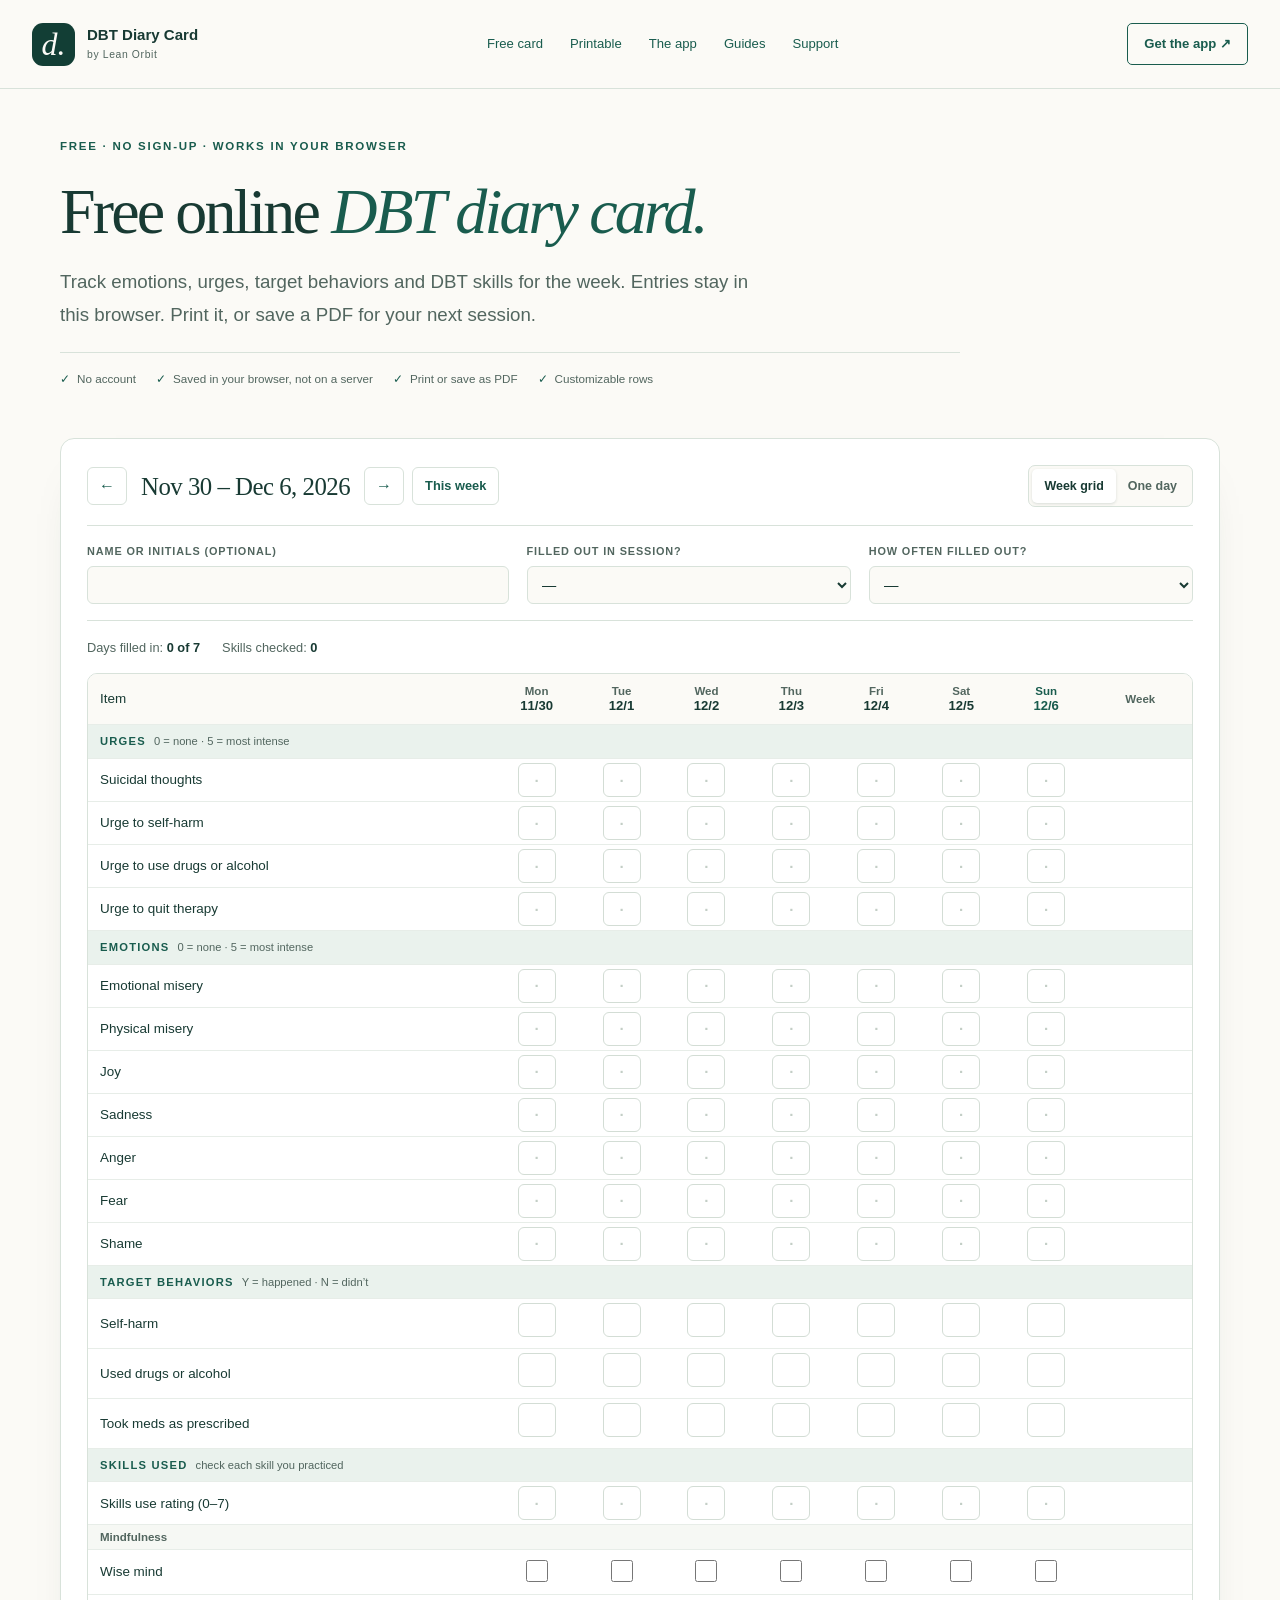
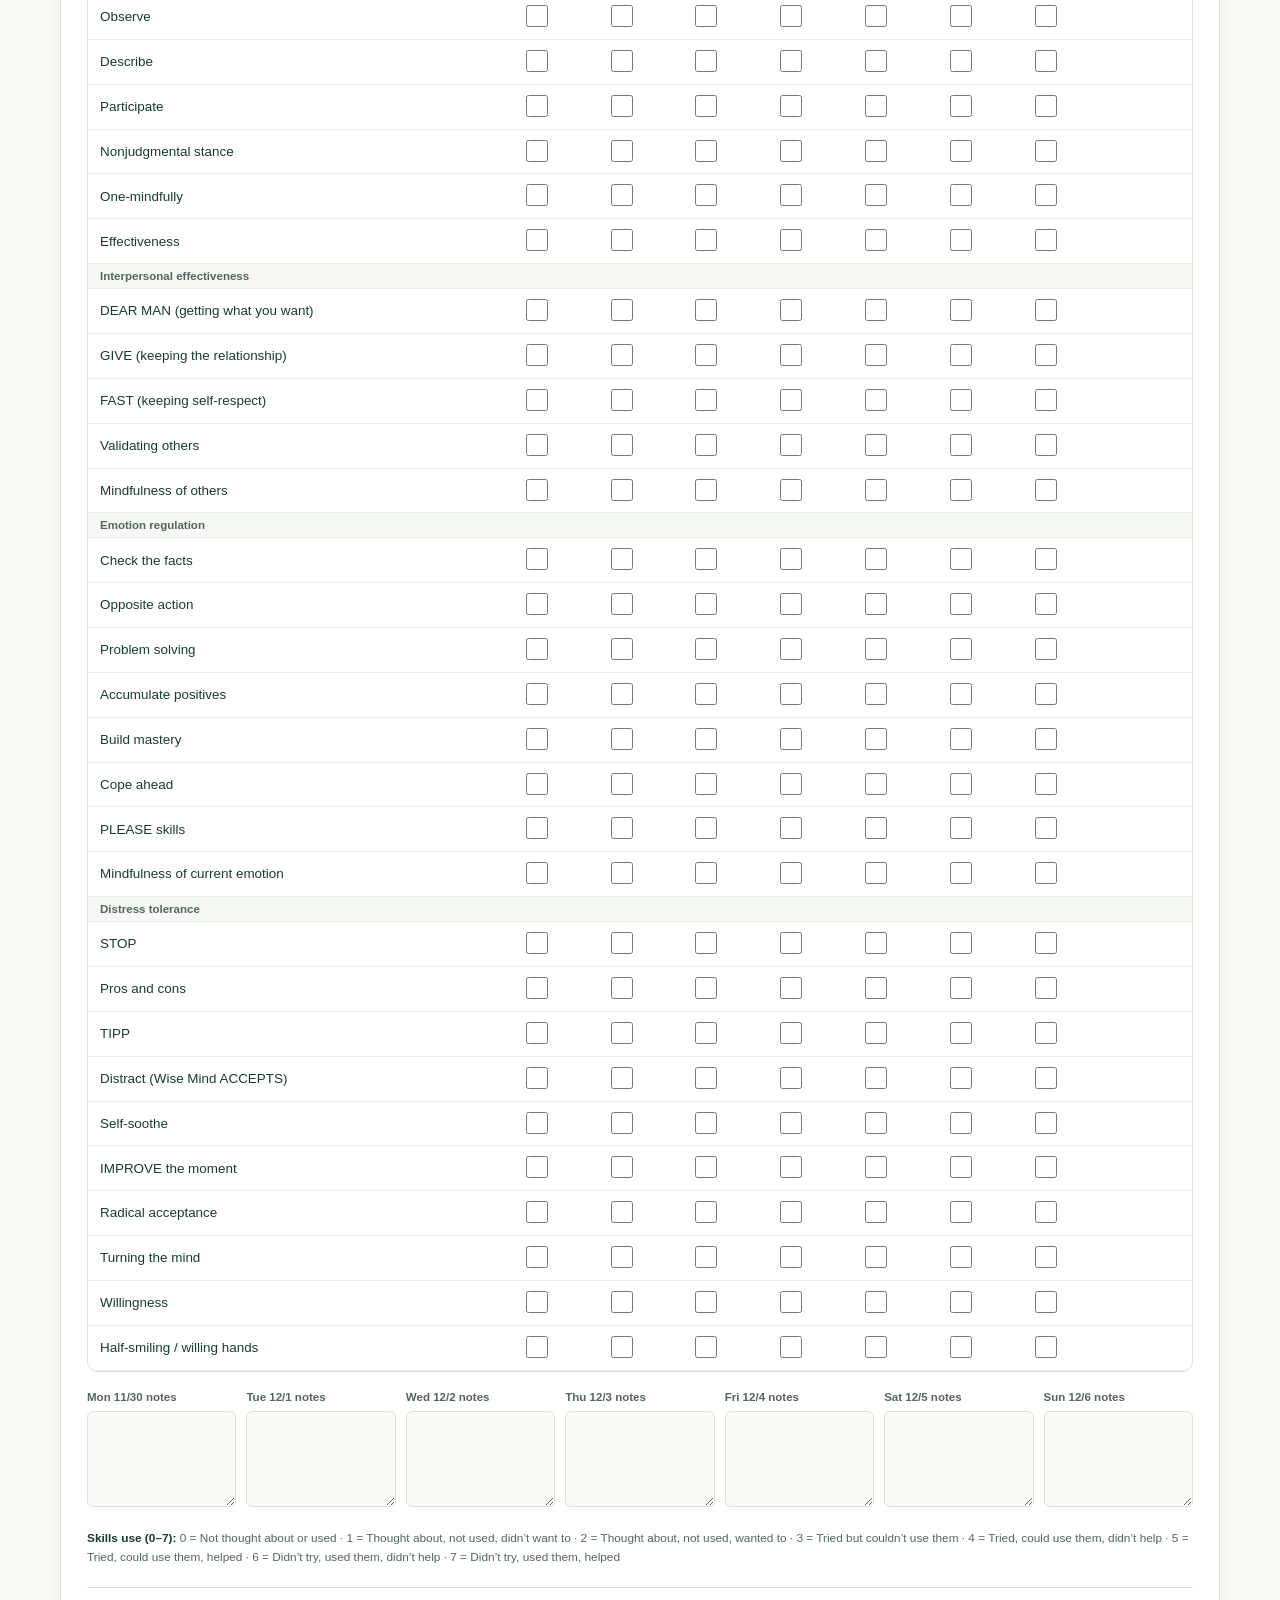
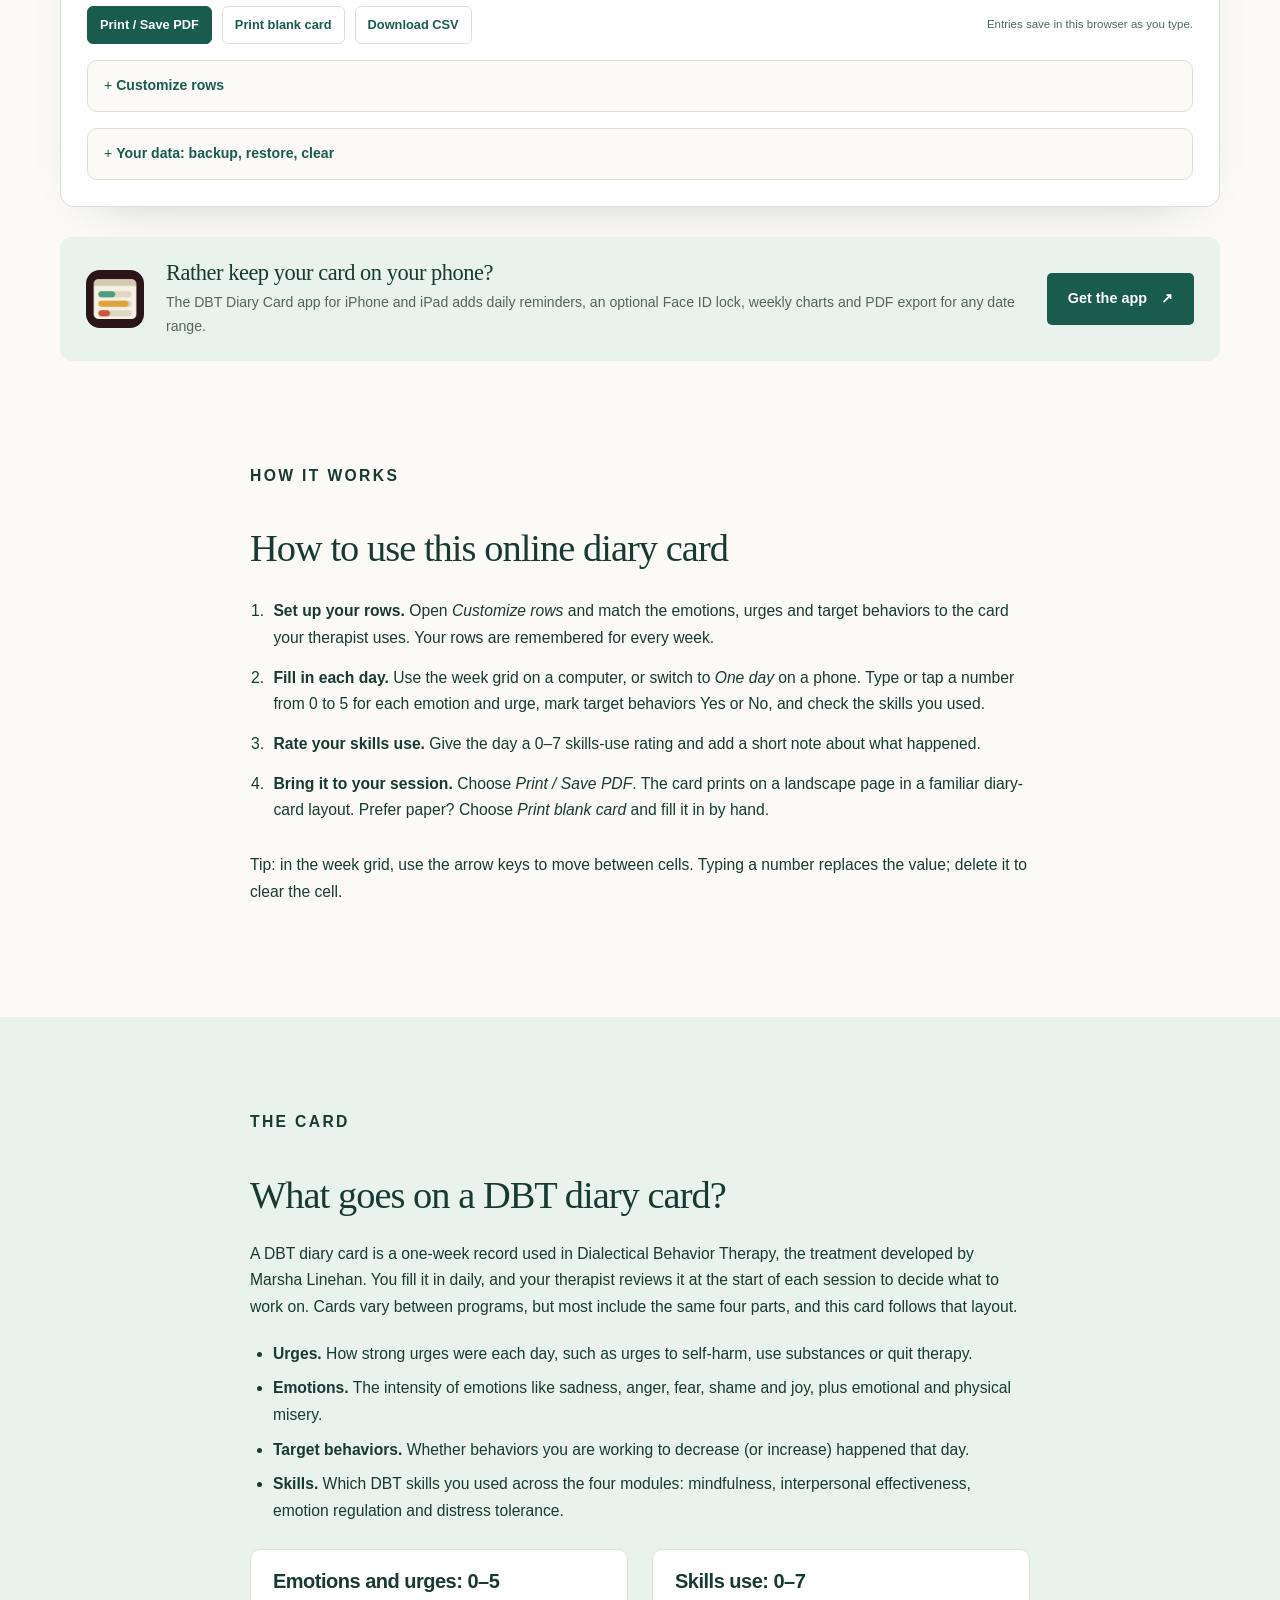
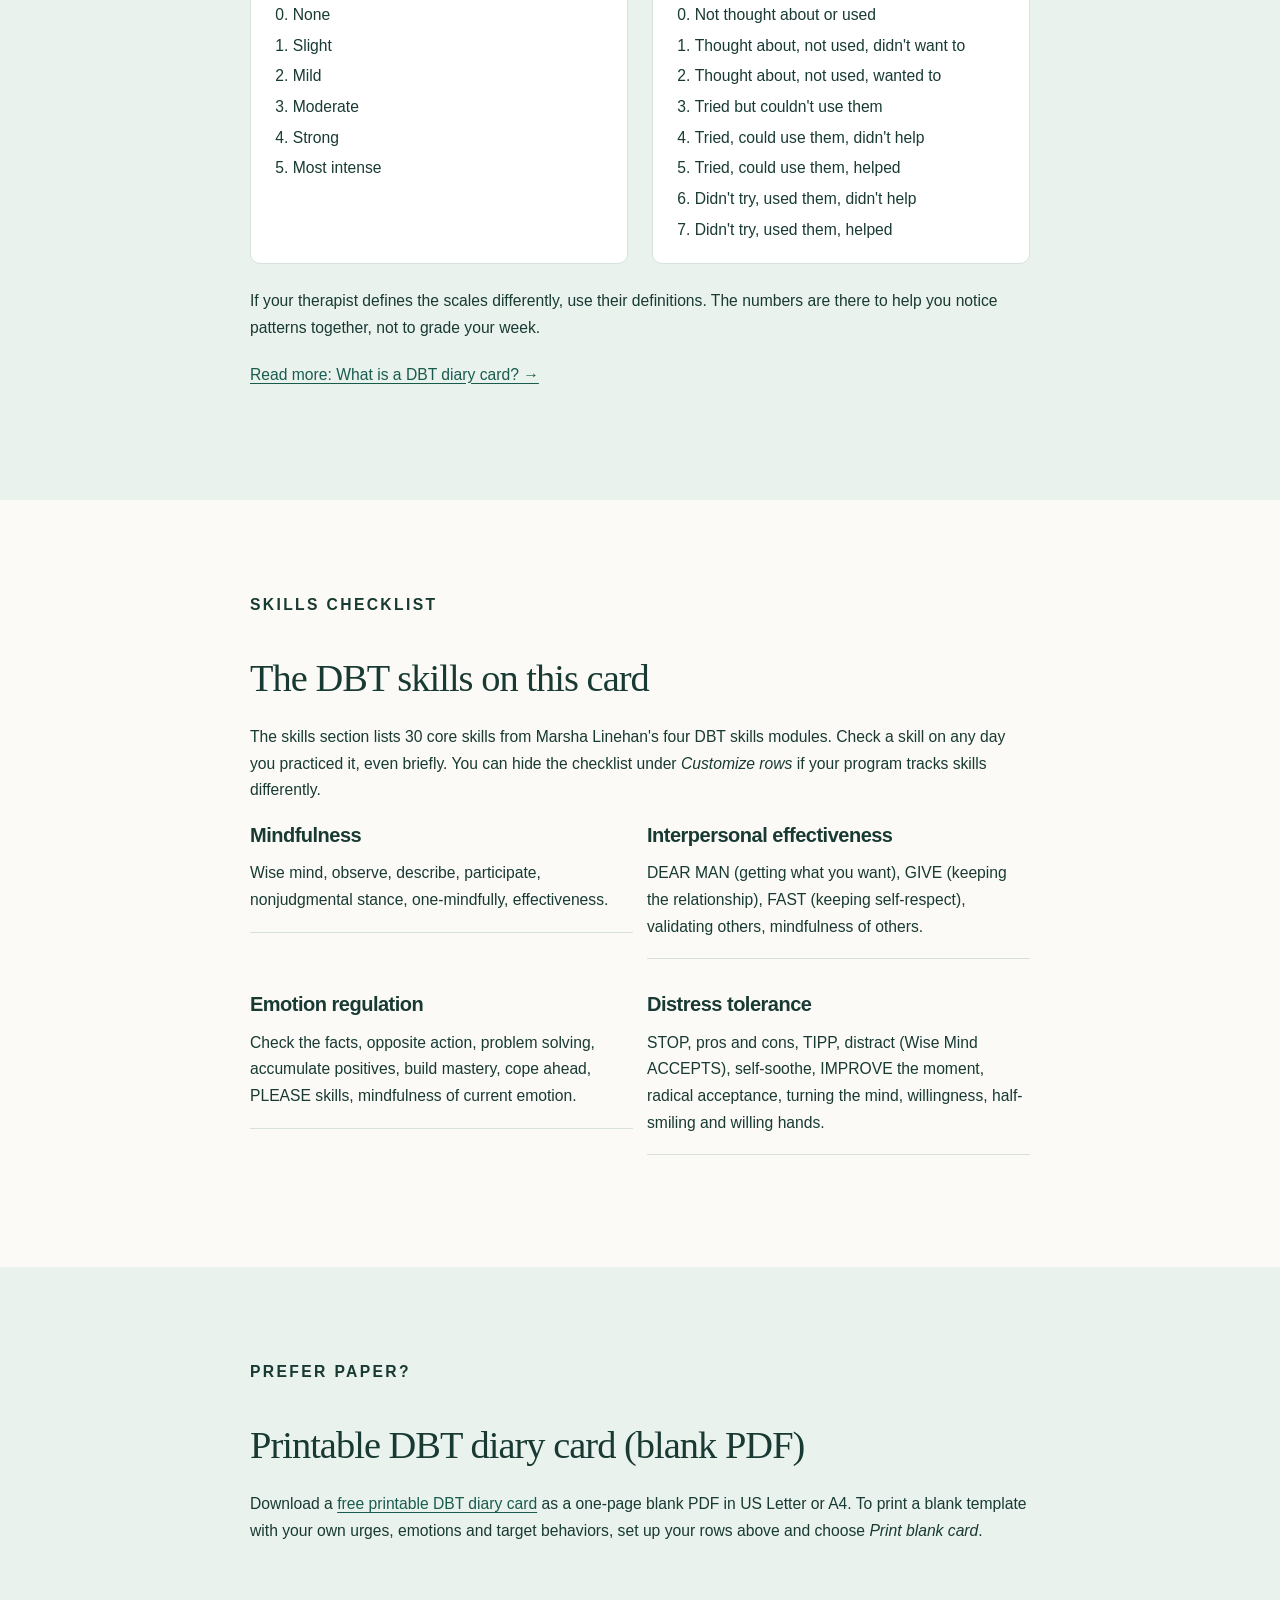
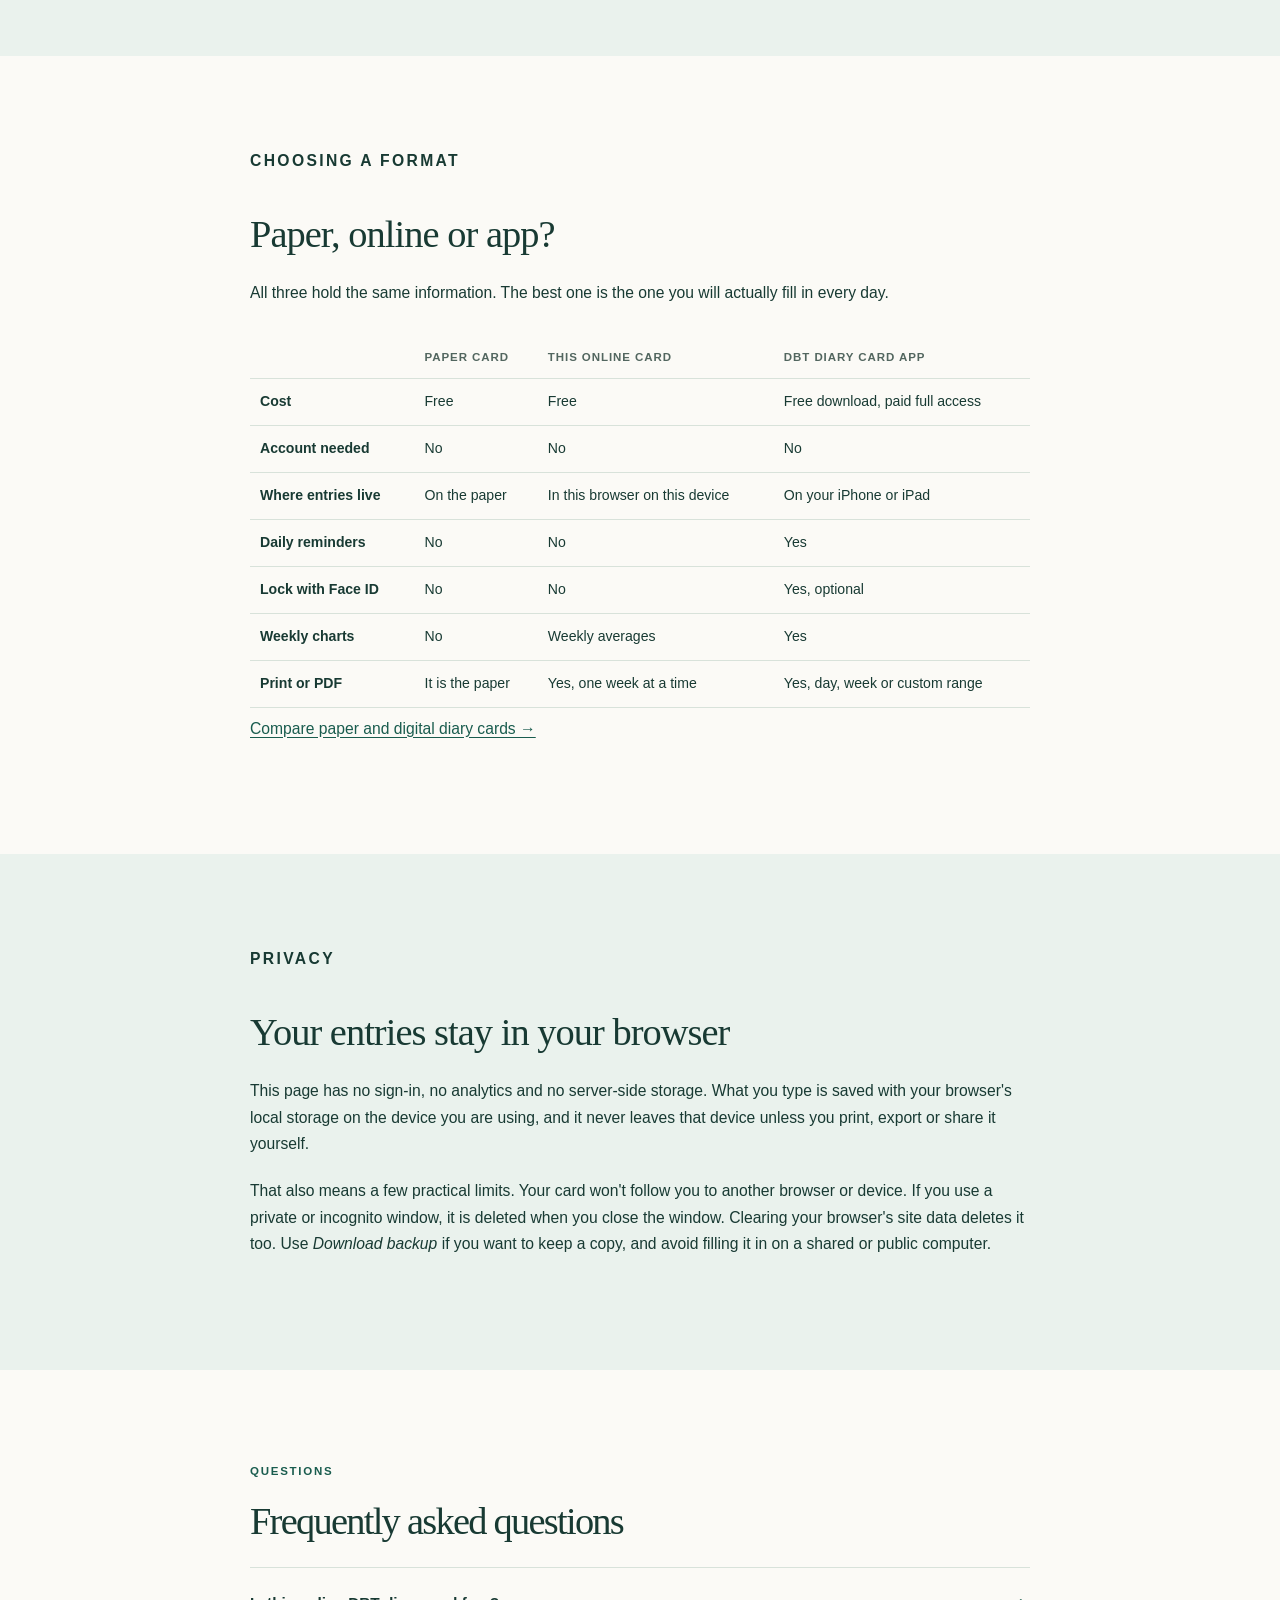
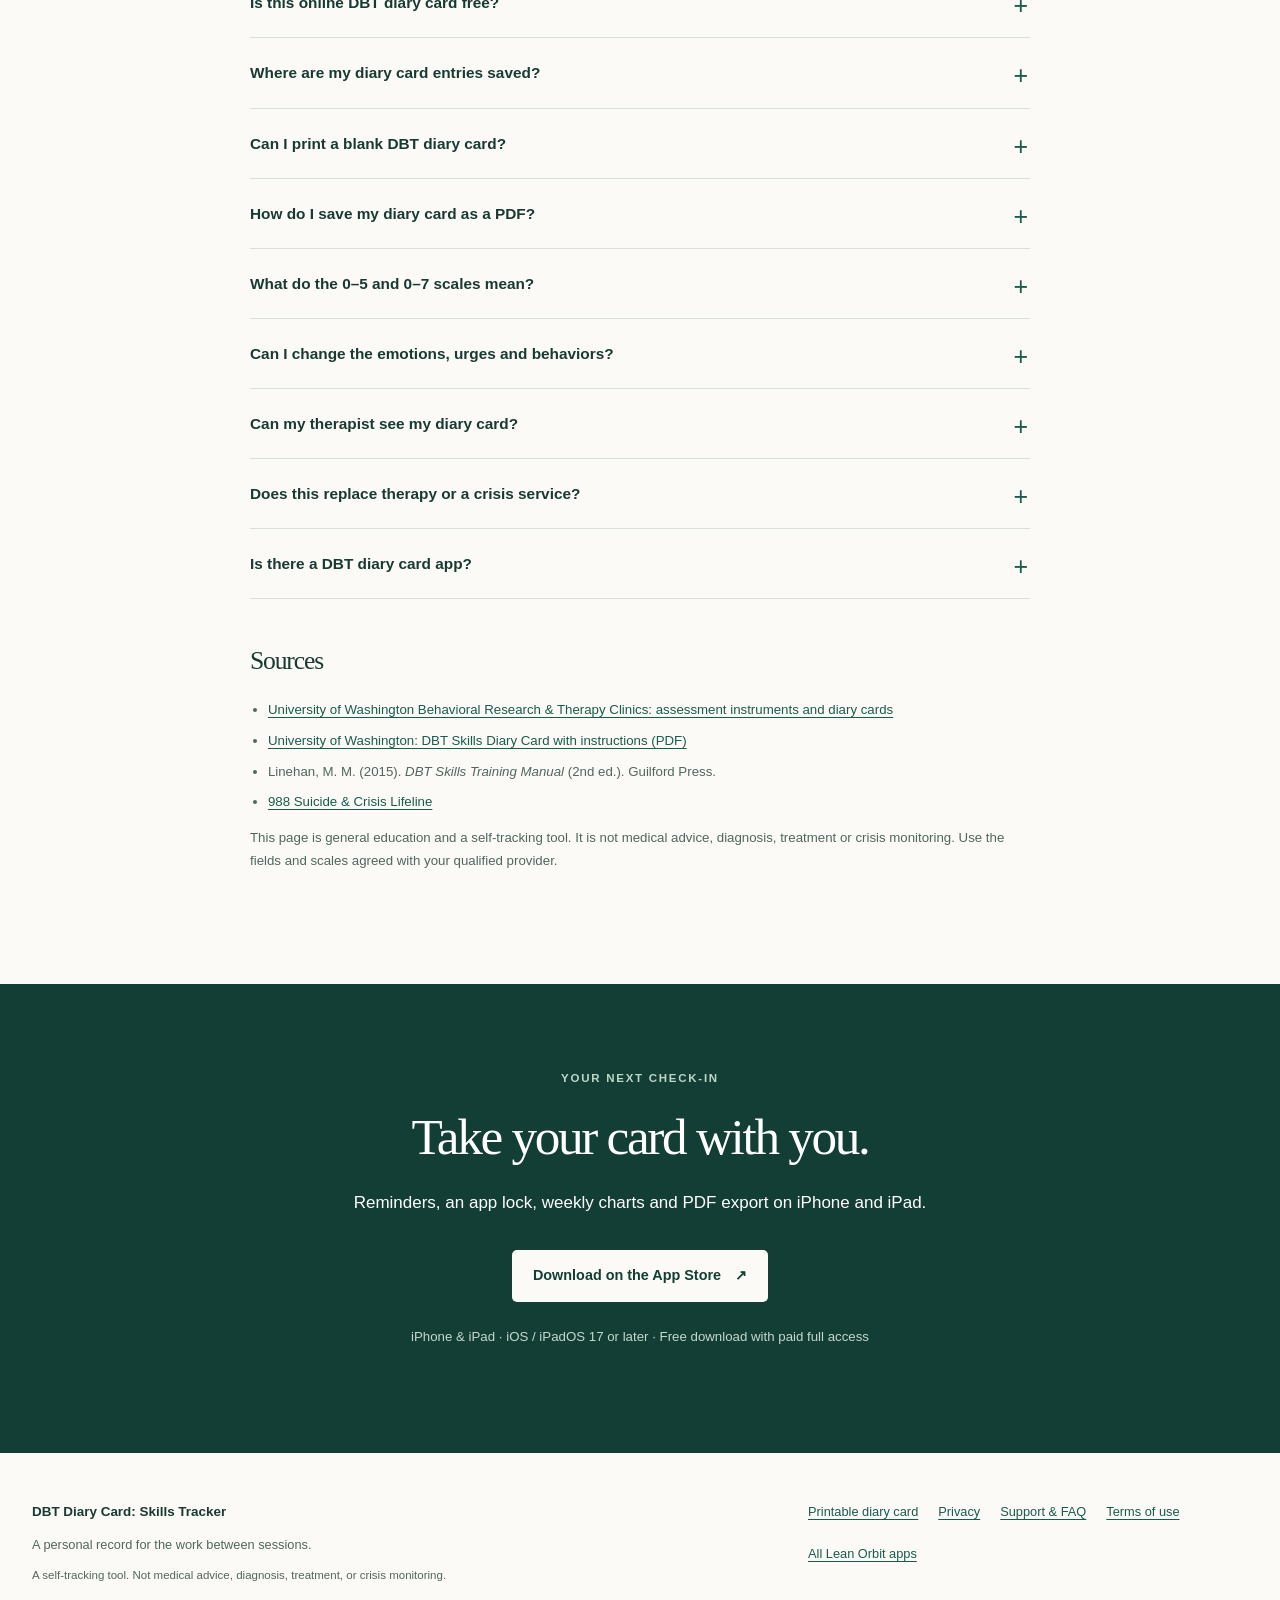
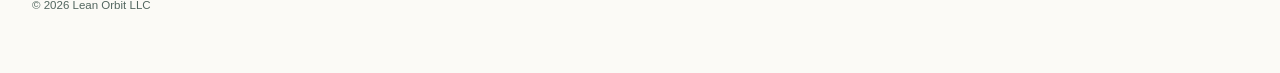
==== index.html @ 08fd83f4 "SEO: add printable blank DBT diary card page and crawlable skills list - New /printable-dbt-diary-ca" ====
<!doctype html>
<html lang="en"><head><meta charset="utf-8"><meta name="viewport" content="width=device-width, initial-scale=1">
<title>Free Online DBT Diary Card: Fillable, Printable, Private</title>
<meta name="description" content="Fill in a DBT diary card online for free. Track emotions, urges, target behaviors and 30 DBT skills, save in your browser, then print or save a PDF. No sign-up.">
<link rel="canonical" href="https://dbtdiarycard.online/"><meta name="theme-color" content="#153d35">
<meta property="og:type" content="website"><meta property="og:site_name" content="DBT Diary Card: Skills Tracker">
<meta property="og:title" content="Free Online DBT Diary Card: Fillable, Printable, Private"><meta property="og:description" content="Track emotions, urges, target behaviors and DBT skills for the week. No sign-up. Entries stay in your browser. Print or save a PDF for your session.">
<meta property="og:url" content="https://dbtdiarycard.online/">
<meta property="og:image" content="https://dbtdiarycard.online/og-online-dbt-diary-card.png"><meta property="og:image:width" content="1200"><meta property="og:image:height" content="630"><meta property="og:image:alt" content="A weekly DBT diary card filled in online, with emotion ratings shaded by intensity">
<meta name="twitter:card" content="summary_large_image"><meta name="twitter:title" content="Free Online DBT Diary Card: Fillable, Printable, Private"><meta name="twitter:description" content="Track emotions, urges, target behaviors and DBT skills for the week. No sign-up. Entries stay in your browser."><meta name="twitter:image" content="https://dbtdiarycard.online/og-online-dbt-diary-card.png">
<link rel="icon" href="icon.png" type="image/png"><link rel="apple-touch-icon" href="icon.png"><link rel="stylesheet" href="site.css">
<script type="application/ld+json">{"@context":"https://schema.org","@graph":[
{"@type":"WebSite","@id":"https://dbtdiarycard.online/#website","url":"https://dbtdiarycard.online/","name":"DBT Diary Card","alternateName":["dbtdiarycard.online","Free Online DBT Diary Card"],"inLanguage":"en","publisher":{"@id":"https://dbtdiarycard.online/#org"}},
{"@type":"Organization","@id":"https://dbtdiarycard.online/#org","name":"Lean Orbit LLC","url":"https://www.leanorbit.app/","logo":"https://dbtdiarycard.online/icon.png"},
{"@type":"MobileApplication","@id":"https://dbtdiarycard.online/#ios-app","name":"DBT Diary Card: Skills Tracker","operatingSystem":"iOS 17 or later, iPadOS 17 or later","applicationCategory":"HealthApplication","installUrl":"https://apps.apple.com/app/id6759234731","offers":{"@type":"Offer","price":"0","priceCurrency":"USD"},"publisher":{"@id":"https://dbtdiarycard.online/#org"}},
{"@type":"WebApplication","@id":"https://dbtdiarycard.online/#app","name":"Free Online DBT Diary Card","url":"https://dbtdiarycard.online/","description":"A free, fillable weekly DBT diary card that runs in the browser. Track emotions, urges, target behaviors and DBT skills, keep entries in your browser, and print or save a PDF.","applicationCategory":"HealthApplication","operatingSystem":"Any (web browser)","browserRequirements":"Requires JavaScript","isAccessibleForFree":true,"offers":{"@type":"Offer","price":"0","priceCurrency":"USD"},"featureList":["Weekly diary card grid","Emotion and urge ratings from 0 to 5","Target behavior tracking","30 DBT skills across four modules","Skills-use rating from 0 to 7","Daily notes","Customizable rows","Print or save as PDF","Blank printable card","CSV export","Entries stored only in the browser"],"isPartOf":{"@id":"https://dbtdiarycard.online/#website"},"publisher":{"@id":"https://dbtdiarycard.online/#org"}},
{"@type":"FAQPage","mainEntity":[
{"@type":"Question","name":"Is this online DBT diary card free?","acceptedAnswer":{"@type":"Answer","text":"Yes. The card is free to use in your browser with no account, no sign-up and no ads."}},
{"@type":"Question","name":"Where are my diary card entries saved?","acceptedAnswer":{"@type":"Answer","text":"Entries are saved in your browser's local storage on this device. They are not sent to Lean Orbit. Clearing browsing data, using a private window, or switching browsers or devices means they will not be there, so download a backup if you want a copy."}},
{"@type":"Question","name":"Can I print a blank DBT diary card?","acceptedAnswer":{"@type":"Answer","text":"Yes. Use Print blank card. It prints the rows you have set up with empty cells, so you can customize the emotions, urges and behaviors first. A standard blank card is also available as a free PDF in US Letter or A4."}},
{"@type":"Question","name":"How do I save my diary card as a PDF?","acceptedAnswer":{"@type":"Answer","text":"Select Print / Save PDF, then choose Save as PDF as the destination in your browser's print dialog. The card prints on one landscape page where possible."}},
{"@type":"Question","name":"What do the 0 to 5 and 0 to 7 scales mean?","acceptedAnswer":{"@type":"Answer","text":"Emotions and urges are rated from 0 (none) to 5 (most intense). The skills-use rating from 0 to 7 records whether you thought about skills, tried them, and whether they helped. Use the definitions your therapist gives you if they differ."}},
{"@type":"Question","name":"Can my therapist see my diary card?","acceptedAnswer":{"@type":"Answer","text":"No. Nothing is sent anywhere. Your therapist only sees the card if you print it, save it as a PDF and share it, or show them your screen."}},
{"@type":"Question","name":"Does this replace therapy or a crisis service?","acceptedAnswer":{"@type":"Answer","text":"No. It is a self-tracking tool, not therapy, medical advice or crisis monitoring. If you are in danger or might act on urges to hurt yourself, call or text 988 in the US, or contact local emergency services."}},
{"@type":"Question","name":"Is there a DBT diary card app?","acceptedAnswer":{"@type":"Answer","text":"Yes. DBT Diary Card: Skills Tracker by Lean Orbit is an iPhone and iPad app with reminders, an optional app lock, weekly summaries and PDF export. It is a free download with paid full access."}}
]}]}</script>
<style>
.sr-only{position:absolute;width:1px;height:1px;padding:0;margin:-1px;overflow:hidden;clip:rect(0,0,0,0);white-space:nowrap;border:0}
.dc-hero{padding-top:48px;padding-bottom:20px}.dc-hero .trust-list{max-width:900px}
.dc-hero h1{font-size:clamp(2.6rem,5vw,4.4rem);margin:.15em 0 .3em}
.dc-hero .lead{max-width:720px}
.dc-hero .trust-list{margin-top:18px;padding-top:16px}
.dc-tool{background:#fff;border:1px solid var(--line);border-radius:14px;padding:26px;margin:18px auto 30px;box-shadow:0 20px 50px -38px #17392e66}
.dc-bar{display:flex;flex-wrap:wrap;gap:14px 18px;align-items:center;justify-content:space-between;margin-bottom:18px}
.dc-week{display:flex;align-items:center;gap:8px;flex-wrap:wrap}
.dc-week h2{font:1.55rem/1.2 var(--serif);letter-spacing:-.02em;margin:0 6px;min-width:12ch}
.dc-btn{appearance:none;font:600 .8rem/1 var(--sans);color:var(--green);background:#fff;border:1px solid var(--line);border-radius:6px;padding:9px 12px;min-height:38px;cursor:pointer;display:inline-flex;align-items:center;gap:6px;text-decoration:none}
.dc-btn:hover{background:var(--mint);border-color:#c5d5ca}
.dc-btn:focus-visible,.dc-tool input:focus-visible,.dc-tool button:focus-visible,.dc-tool select:focus-visible,.dc-tool textarea:focus-visible{outline:3px solid #a06225;outline-offset:2px}
.dc-btn.primary{background:var(--green);border-color:var(--green);color:#fff}.dc-btn.primary:hover{background:var(--green-dark)}
.dc-btn.icon{padding:9px 11px;font-size:1rem}
.dc-toggle{display:inline-flex;border:1px solid var(--line);border-radius:7px;padding:3px;background:var(--paper)}
.dc-toggle button{appearance:none;border:0;background:none;font:600 .78rem/1 var(--sans);color:var(--muted);padding:9px 12px;border-radius:5px;cursor:pointer;min-height:34px}
.dc-toggle button[aria-pressed="true"]{background:#fff;color:var(--ink);box-shadow:0 1px 3px #17392e26}
.dc-meta{display:grid;grid-template-columns:1.3fr 1fr 1fr;gap:12px 18px;padding:16px 0;border-block:1px solid var(--line);margin-bottom:16px}
.dc-meta label{display:block;font-size:.68rem;font-weight:700;letter-spacing:.08em;text-transform:uppercase;color:var(--muted);margin-bottom:5px}
.dc-meta input,.dc-meta select,.dc-panel input[type=text],.dc-panel select{width:100%;font:.92rem var(--sans);color:var(--ink);padding:8px 10px;border:1px solid var(--line);border-radius:6px;background:var(--paper);min-height:38px}
.dc-summary{display:flex;flex-wrap:wrap;gap:8px 22px;font-size:.8rem;color:var(--muted);margin:0 0 14px}
.dc-summary b{color:var(--ink);font-weight:650}
.dc-status{font-size:.72rem;color:var(--muted)}.dc-status.bad{color:#9a3b1c;font-weight:600}
.dc-crisis{display:none;background:#fbf1e4;border:1px solid #e9cfae;border-left:4px solid #a06225;border-radius:8px;padding:16px 44px 16px 18px;margin:0 0 18px;font-size:.9rem;line-height:1.6;position:relative}
.dc-crisis.show{display:block}.dc-crisis p{margin:0 0 6px}.dc-crisis p:last-child{margin:0}
.dc-crisis .x{position:absolute;top:8px;right:8px;border:0;background:none;font-size:1.3rem;color:var(--muted);cursor:pointer;padding:4px 8px}
.dc-scroll{overflow-x:auto;-webkit-overflow-scrolling:touch;border:1px solid var(--line);border-radius:10px}
.dc-grid{border-collapse:separate;border-spacing:0;width:100%;min-width:720px;font-size:.84rem}
.dc-grid th,.dc-grid td{border-bottom:1px solid #e7ede8;padding:4px;text-align:center}
.dc-grid thead th{position:sticky;top:0;background:var(--paper);font-weight:600;font-size:.72rem;color:var(--muted);padding:10px 4px;line-height:1.25;z-index:1}
.dc-grid thead th b{display:block;color:var(--ink);font-size:.82rem}
.dc-grid thead th.today{color:var(--green)}.dc-grid thead th.today b{color:var(--green)}
.dc-grid th[scope=row],.dc-grid thead th:first-child{text-align:left;position:sticky;left:0;background:#fff;z-index:2;font-weight:500;color:var(--ink);padding-left:12px;min-width:170px;max-width:220px;font-size:.84rem;line-height:1.3}
.dc-grid thead th:first-child{background:var(--paper);z-index:3}
.dc-grid tr.dc-sec th{background:var(--mint);text-align:left;font:600 .7rem/1.3 var(--sans);letter-spacing:.11em;text-transform:uppercase;color:var(--green);padding:9px 12px;position:sticky;left:0}
.dc-grid tr.dc-sec th span{text-transform:none;letter-spacing:0;font-weight:400;color:var(--muted);margin-left:8px}
.dc-grid tr.dc-mod th{background:#f6f8f4;text-align:left;font:600 .72rem var(--sans);color:var(--muted);padding:6px 12px}
.dc-grid td.dc-sum{font-size:.74rem;color:var(--muted);min-width:56px;font-variant-numeric:tabular-nums}
.dc-in{width:38px;height:34px;border:1px solid #d3ddd5;border-radius:6px;text-align:center;font:600 .95rem var(--sans);color:var(--ink);background:#fff;padding:0;caret-color:var(--green)}
.dc-in::placeholder{color:#c3cec6}
.dc-yn{width:38px;height:34px;border:1px solid #d3ddd5;border-radius:6px;background:#fff;font:700 .82rem var(--sans);color:var(--ink);cursor:pointer;padding:0}
.dc-yn[data-v="Y"]{background:#f4e3d0;border-color:#dcb994;color:#7a4513}
.dc-yn[data-v="N"]{background:#eef3ef;color:var(--muted)}
.dc-ck{width:22px;height:22px;accent-color:var(--green);cursor:pointer;margin:6px}
.dc-notes{display:grid;grid-template-columns:repeat(7,minmax(0,1fr));gap:10px;margin-top:16px}
.dc-notes label{font-size:.72rem;font-weight:700;color:var(--muted);display:block;margin-bottom:4px}
.dc-tool textarea{width:100%;min-height:96px;resize:vertical;font:.86rem/1.5 var(--sans);color:var(--ink);border:1px solid var(--line);border-radius:6px;padding:8px;background:var(--paper)}
.dc-legend{font-size:.74rem;color:var(--muted);margin:12px 0 0;line-height:1.6}
.dc-legend b{color:var(--ink)}
/* day view */
.dc-tabs{display:grid;grid-template-columns:repeat(7,1fr);gap:6px;margin-bottom:18px}
.dc-tab{appearance:none;border:1px solid var(--line);background:var(--paper);border-radius:8px;padding:8px 2px 7px;cursor:pointer;font:600 .72rem/1.2 var(--sans);color:var(--muted);position:relative;min-height:52px}
.dc-tab b{display:block;font-size:1rem;color:var(--ink);margin-top:2px}
.dc-tab[aria-selected="true"]{background:var(--green-dark);border-color:var(--green-dark);color:#cfe3d6}.dc-tab[aria-selected="true"] b{color:#fff}
.dc-tab.has::after{content:"";position:absolute;top:6px;right:7px;width:6px;height:6px;border-radius:50%;background:#7fb69f}
.dc-tab.today:not([aria-selected="true"]){border-color:var(--green)}
.dc-dsec{border-top:1px solid var(--line);padding:16px 0 6px}
.dc-dsec:first-of-type{border-top:0;padding-top:0}
.dc-dsec h3{font:600 .72rem var(--sans);letter-spacing:.11em;text-transform:uppercase;color:var(--green);margin:0 0 10px}
.dc-dsec h3 span{text-transform:none;letter-spacing:0;font-weight:400;color:var(--muted);margin-left:6px}
.dc-item{display:flex;align-items:center;justify-content:space-between;gap:10px 16px;padding:7px 0;flex-wrap:wrap}
.dc-item .dc-label{font-size:.92rem;flex:1 1 180px}
.dc-seg{display:inline-flex;gap:4px;flex-wrap:wrap}
.dc-seg button{appearance:none;width:40px;height:38px;border:1px solid #d3ddd5;background:#fff;border-radius:7px;font:600 .9rem var(--sans);color:var(--ink);cursor:pointer;padding:0}
.dc-seg.wide button{width:auto;padding:0 14px}
.dc-seg button[aria-pressed="true"]{color:#fff;border-color:transparent}
.dc-chips{display:flex;flex-wrap:wrap;gap:7px;margin:4px 0 12px}
.dc-chips p{width:100%;margin:6px 0 0;font-size:.74rem;font-weight:600;color:var(--muted)}
.dc-chip{appearance:none;border:1px solid #d3ddd5;background:#fff;border-radius:999px;padding:7px 13px;font:.84rem var(--sans);color:var(--ink);cursor:pointer;min-height:36px}
.dc-chip[aria-pressed="true"]{background:var(--green);border-color:var(--green);color:#fff}
.dc-chip[aria-pressed="true"]::before{content:"✓ "}
/* tools / customize */
.dc-foot{display:flex;flex-wrap:wrap;gap:10px;align-items:center;margin-top:20px;padding-top:18px;border-top:1px solid var(--line)}
.dc-foot .spacer{flex:1}
.dc-panel{margin-top:16px;border:1px solid var(--line);border-radius:10px;background:var(--paper)}
.dc-panel>summary{cursor:pointer;padding:13px 16px;font-weight:650;font-size:.88rem;color:var(--green);list-style:none}
.dc-panel>summary::-webkit-details-marker{display:none}
.dc-panel>summary::before{content:"+ ";font-weight:400}.dc-panel[open]>summary::before{content:"− "}
.dc-panel-body{padding:4px 16px 18px}
.dc-cust{display:grid;grid-template-columns:repeat(3,1fr);gap:22px}
.dc-cust h4{font-size:.72rem;letter-spacing:.1em;text-transform:uppercase;color:var(--muted);margin:8px 0 10px}
.dc-crow{display:flex;gap:6px;margin-bottom:7px}
.dc-crow input{flex:1}
.dc-crow button{flex:0 0 auto}
.dc-settings{display:flex;flex-wrap:wrap;gap:14px 26px;align-items:center;margin-top:18px;padding-top:14px;border-top:1px solid var(--line);font-size:.86rem}
.dc-settings label{display:flex;align-items:center;gap:8px}
.dc-settings select{width:auto}
.dc-data{display:flex;flex-wrap:wrap;gap:10px;align-items:center}
.dc-data p{width:100%;font-size:.8rem;color:var(--muted);margin:0 0 4px}
.dc-btn.danger{color:#9a3b1c}
.dc-app{display:grid;grid-template-columns:auto 1fr auto;gap:22px;align-items:center;background:var(--mint);border-radius:12px;padding:22px 26px;margin:0 auto 10px}
.dc-app img{width:58px;height:58px;border-radius:14px}
.dc-app h2{font:1.4rem/1.25 var(--serif);letter-spacing:-.02em;margin:0 0 4px}
.dc-app p{margin:0;font-size:.88rem;color:var(--muted)}
.dc-table{width:100%;border-collapse:collapse;font-size:.88rem;margin:10px 0 8px}
.dc-table th,.dc-table td{border-bottom:1px solid var(--line);padding:11px 10px;text-align:left;vertical-align:top}
.dc-table thead th{font-size:.72rem;letter-spacing:.08em;text-transform:uppercase;color:var(--muted)}
.dc-table tbody th{font-weight:600}
.dc-tablewrap{overflow-x:auto}
.dc-content h2{font-size:clamp(1.9rem,3vw,2.5rem)}
.dc-content .prose p,.dc-content .prose li{color:var(--ink)}
.dc-scales{display:grid;grid-template-columns:1fr 1fr;gap:24px;margin:24px 0}
.dc-scales div{background:#fff;border:1px solid var(--line);border-radius:10px;padding:20px 22px}
.dc-scales h3{margin-bottom:10px}
.dc-scales ol{margin:0;padding-left:1.4em;font-size:.88rem}
.dc-scales li+li{margin-top:4px}
#dc-print{display:none}
noscript p{background:#fbf1e4;padding:16px;border-radius:8px}
@media(max-width:900px){.dc-cust{grid-template-columns:1fr}.dc-notes{grid-template-columns:repeat(2,minmax(0,1fr))}.dc-scales{grid-template-columns:1fr}}
@media(max-width:700px){.dc-tool{padding:16px 14px;border-radius:12px;margin-inline:-6px}.dc-meta{grid-template-columns:1fr 1fr}.dc-meta>div:first-child{grid-column:1/-1}.dc-week h2{font-size:1.25rem;min-width:0}.dc-tabs{gap:4px}.dc-tab{font-size:.64rem;padding:7px 0}.dc-tab b{font-size:.9rem}.dc-seg button{width:36px;height:38px}.dc-item .dc-label{flex-basis:100%}.dc-app{grid-template-columns:1fr;text-align:left;padding:20px}.dc-app img{display:none}.dc-foot .spacer{display:none}.dc-hero .trust-list{gap:6px 14px;margin-top:12px;padding-top:12px}.dc-hero{padding-top:14px;padding-bottom:6px}.dc-hero h1{font-size:2.5rem}.dc-hero .lead{font-size:.98rem;line-height:1.6;margin-bottom:0}.dc-hero .eyebrow{margin-bottom:8px}.dc-bar{flex-direction:column;align-items:stretch;gap:12px}.dc-week{flex-wrap:nowrap;gap:6px}.dc-week h2{flex:1;text-align:center;font-size:1.12rem;margin:0}.dc-week .dc-btn{padding:9px 9px}.dc-toggle{display:flex}.dc-toggle button{flex:1}}
@media print{
  @page{size:letter landscape;margin:.35in}
  body>*:not(#dc-print){display:none!important}
  #dc-print{display:block!important;font:7.4pt/1.2 -apple-system,BlinkMacSystemFont,"Segoe UI",Arial,sans-serif;color:#000}
  #dc-print .ph{display:flex;justify-content:space-between;align-items:flex-end;border-bottom:1.5pt solid #000;padding-bottom:4pt;margin-bottom:5pt}
  #dc-print h1{font:700 14pt Georgia,serif;margin:0;letter-spacing:0}
  #dc-print .pm{display:flex;gap:16pt;font-size:8pt}
  #dc-print .pm span{white-space:nowrap}
  #dc-print table{width:100%;border-collapse:collapse;table-layout:fixed}
  #dc-print th,#dc-print td{border:.5pt solid #777;padding:1pt 2.5pt;text-align:center;height:10.5pt;white-space:nowrap;overflow:hidden;text-overflow:ellipsis}
  #dc-print col.lab{width:36%}#dc-print col.wk{width:8%}
  #dc-print td.l,#dc-print th.l{text-align:left}
  #dc-print tr.s th{background:#e6efe9!important;-webkit-print-color-adjust:exact;print-color-adjust:exact;text-align:left;font-weight:700;text-transform:uppercase;font-size:7pt;letter-spacing:.06em}
  #dc-print tr.m th{background:#f4f4f4!important;-webkit-print-color-adjust:exact;print-color-adjust:exact;text-align:left;font-weight:600;font-size:7pt}
  #dc-print .two{display:grid;grid-template-columns:1fr 1fr;gap:10pt;margin-top:4pt}#dc-print table{break-inside:avoid}
  #dc-print .notes td{text-align:left;vertical-align:top;height:auto;min-height:14pt;white-space:normal}
  #dc-print .lg{font-size:6.8pt;color:#333;margin:4pt 0 0;line-height:1.35}
  #dc-print .pf{font-size:6.5pt;color:#555;margin-top:5pt;text-align:right}
  #dc-print .blankrow td{height:15pt}
}
</style></head><body><a class="skip-link" href="#main">Skip to content</a>
<header class="site-header"><nav class="nav-inner" aria-label="Main navigation">
<a class="brand" href="./"><span class="brand-mark" aria-hidden="true">d.</span><span>DBT Diary Card<span class="brand-sub">by Lean Orbit</span></span></a>
<div class="nav-links"><a href="./" aria-current="page">Free card</a><a href="/printable-dbt-diary-card/">Printable</a><a href="https://www.leanorbit.app/dbtdailydiary/">The app</a><a href="https://www.leanorbit.app/dbtdailydiary/index.html#guides">Guides</a><a href="https://www.leanorbit.app/dbtdailydiary/support.html">Support</a></div>
<a class="nav-download" href="https://apps.apple.com/app/id6759234731">Get the app <span aria-hidden="true">↗</span></a>
</nav></header>
<main id="main">
<section class="wrap dc-hero">
<p class="eyebrow">Free · No sign-up · Works in your browser</p>
<h1>Free online <em>DBT diary card.</em></h1>
<p class="lead">Track emotions, urges, target behaviors and DBT skills for the week. Entries stay in this browser. Print it, or save a PDF for your next session.</p>
<ul class="trust-list"><li>No account</li><li>Saved in your browser, not on a server</li><li>Print or save as PDF</li><li>Customizable rows</li></ul>
</section>

<section class="wrap" aria-label="Diary card">
<div class="dc-tool" id="dc-root">
<noscript><p>This interactive diary card needs JavaScript. You can still read how a diary card works in <a href="https://www.leanorbit.app/dbtdailydiary/blog/how-to-fill-out-a-dbt-diary-card.html">How to fill out a DBT diary card</a>.</p></noscript>
<div class="dc-bar">
  <div class="dc-week">
    <button class="dc-btn icon" type="button" data-act="prev" aria-label="Previous week">←</button>
    <h2 id="dc-weeklabel" aria-live="polite">This week</h2>
    <button class="dc-btn icon" type="button" data-act="next" aria-label="Next week">→</button>
    <button class="dc-btn" type="button" data-act="today">This week</button>
  </div>
  <div class="dc-toggle" role="group" aria-label="Card layout">
    <button type="button" data-view="grid" aria-pressed="true">Week grid</button>
    <button type="button" data-view="day" aria-pressed="false">One day</button>
  </div>
</div>
<div class="dc-meta">
  <div><label for="dc-name">Name or initials (optional)</label><input id="dc-name" type="text" autocomplete="off" data-meta="name" maxlength="60"></div>
  <div><label for="dc-insession">Filled out in session?</label><select id="dc-insession" data-meta="inSession"><option value="">—</option><option>Yes</option><option>No</option></select></div>
  <div><label for="dc-often">How often filled out?</label><select id="dc-often" data-meta="often"><option value="">—</option><option>Daily</option><option>4–6 times</option><option>2–3 times</option><option>Once</option></select></div>
</div>
<div class="dc-crisis" id="dc-crisis" role="status">
  <button class="x" type="button" data-act="hidecrisis" aria-label="Hide this message">×</button>
  <p><strong>It sounds like today was really hard.</strong> If you are thinking about suicide or might act on urges to hurt yourself, you don't have to handle it alone.</p>
  <p>In the US, call or text <a href="tel:988"><strong>988</strong></a> (Suicide &amp; Crisis Lifeline). Elsewhere, find a local line at <a href="https://findahelpline.com" target="_blank" rel="noopener">findahelpline.com</a> or call your local emergency number. If you have a safety plan or a coaching number from your therapist, now is a good time to use it.</p>
</div>
<p class="dc-summary" id="dc-summary" aria-live="polite"></p>
<div id="dc-view"></div>
<div class="dc-foot">
  <button class="dc-btn primary" type="button" data-act="print">Print / Save PDF</button>
  <button class="dc-btn" type="button" data-act="printblank">Print blank card</button>
  <button class="dc-btn" type="button" data-act="csv">Download CSV</button>
  <span class="spacer"></span>
  <span class="dc-status" id="dc-status">Entries save in this browser as you type.</span>
</div>
<details class="dc-panel" id="dc-custpanel"><summary>Customize rows</summary><div class="dc-panel-body" id="dc-cust"></div></details>
<details class="dc-panel"><summary>Your data: backup, restore, clear</summary><div class="dc-panel-body"><div class="dc-data">
  <p>Your card is stored in this browser's local storage on this device. Private windows, clearing site data, or switching browsers will remove it. Download a backup to keep a copy.</p>
  <button class="dc-btn" type="button" data-act="backup">Download backup (all weeks)</button>
  <label class="dc-btn" for="dc-restore">Restore from backup</label><input id="dc-restore" type="file" accept="application/json,.json" class="sr-only">
  <button class="dc-btn danger" type="button" data-act="clearweek">Clear this week</button>
  <button class="dc-btn danger" type="button" data-act="clearall">Delete all saved data</button>
</div></div></details>
</div>
</section>

<section class="wrap" aria-label="DBT Diary Card app">
<div class="dc-app">
  <img src="icon.png" width="58" height="58" alt="" loading="lazy">
  <div><h2>Rather keep your card on your phone?</h2><p>The DBT Diary Card app for iPhone and iPad adds daily reminders, an optional Face ID lock, weekly charts and PDF export for any date range.</p></div>
  <a class="button" href="https://apps.apple.com/app/id6759234731">Get the app<span aria-hidden="true"> ↗</span></a>
</div>
</section>

<section class="section dc-content" id="how-to-use"><div class="wrap narrow prose">
<p class="eyebrow">How it works</p>
<h2>How to use this online diary card</h2>
<ol class="steps">
<li><strong>Set up your rows.</strong> Open <em>Customize rows</em> and match the emotions, urges and target behaviors to the card your therapist uses. Your rows are remembered for every week.</li>
<li><strong>Fill in each day.</strong> Use the week grid on a computer, or switch to <em>One day</em> on a phone. Type or tap a number from 0 to 5 for each emotion and urge, mark target behaviors Yes or No, and check the skills you used.</li>
<li><strong>Rate your skills use.</strong> Give the day a 0–7 skills-use rating and add a short note about what happened.</li>
<li><strong>Bring it to your session.</strong> Choose <em>Print / Save PDF</em>. The card prints on a landscape page in a familiar diary-card layout. Prefer paper? Choose <em>Print blank card</em> and fill it in by hand.</li>
</ol>
<p>Tip: in the week grid, use the arrow keys to move between cells. Typing a number replaces the value; delete it to clear the cell.</p>
</div></section>

<section class="section section-tint dc-content" id="whats-on-the-card"><div class="wrap narrow prose">
<p class="eyebrow">The card</p>
<h2>What goes on a DBT diary card?</h2>
<p>A DBT diary card is a one-week record used in Dialectical Behavior Therapy, the treatment developed by Marsha Linehan. You fill it in daily, and your therapist reviews it at the start of each session to decide what to work on. Cards vary between programs, but most include the same four parts, and this card follows that layout.</p>
<ul>
<li><strong>Urges.</strong> How strong urges were each day, such as urges to self-harm, use substances or quit therapy.</li>
<li><strong>Emotions.</strong> The intensity of emotions like sadness, anger, fear, shame and joy, plus emotional and physical misery.</li>
<li><strong>Target behaviors.</strong> Whether behaviors you are working to decrease (or increase) happened that day.</li>
<li><strong>Skills.</strong> Which DBT skills you used across the four modules: mindfulness, interpersonal effectiveness, emotion regulation and distress tolerance.</li>
</ul>
<div class="dc-scales">
<div><h3>Emotions and urges: 0–5</h3><ol start="0"><li>None</li><li>Slight</li><li>Mild</li><li>Moderate</li><li>Strong</li><li>Most intense</li></ol></div>
<div><h3>Skills use: 0–7</h3><ol start="0"><li>Not thought about or used</li><li>Thought about, not used, didn't want to</li><li>Thought about, not used, wanted to</li><li>Tried but couldn't use them</li><li>Tried, could use them, didn't help</li><li>Tried, could use them, helped</li><li>Didn't try, used them, didn't help</li><li>Didn't try, used them, helped</li></ol></div>
</div>
<p>If your therapist defines the scales differently, use their definitions. The numbers are there to help you notice patterns together, not to grade your week.</p>
<p><a href="https://www.leanorbit.app/dbtdailydiary/blog/what-is-a-dbt-diary-card.html">Read more: What is a DBT diary card? →</a></p>
</div></section>

<section class="section dc-content" id="dbt-skills"><div class="wrap narrow prose">
<p class="eyebrow">Skills checklist</p>
<h2>The DBT skills on this card</h2>
<p>The skills section lists 30 core skills from Marsha Linehan's four DBT skills modules. Check a skill on any day you practiced it, even briefly. You can hide the checklist under <em>Customize rows</em> if your program tracks skills differently.</p>
<div class="module-list">
<div><h3>Mindfulness</h3><p>Wise mind, observe, describe, participate, nonjudgmental stance, one-mindfully, effectiveness.</p></div>
<div><h3>Interpersonal effectiveness</h3><p>DEAR MAN (getting what you want), GIVE (keeping the relationship), FAST (keeping self-respect), validating others, mindfulness of others.</p></div>
<div><h3>Emotion regulation</h3><p>Check the facts, opposite action, problem solving, accumulate positives, build mastery, cope ahead, PLEASE skills, mindfulness of current emotion.</p></div>
<div><h3>Distress tolerance</h3><p>STOP, pros and cons, TIPP, distract (Wise Mind ACCEPTS), self-soothe, IMPROVE the moment, radical acceptance, turning the mind, willingness, half-smiling and willing hands.</p></div>
</div>
</div></section>

<section class="section section-tint dc-content" id="printable"><div class="wrap narrow prose">
<p class="eyebrow">Prefer paper?</p>
<h2>Printable DBT diary card (blank PDF)</h2>
<p>Download a <a href="/printable-dbt-diary-card/">free printable DBT diary card</a> as a one-page blank PDF in US Letter or A4. To print a blank template with your own urges, emotions and target behaviors, set up your rows above and choose <em>Print blank card</em>.</p>
</div></section>

<section class="section dc-content" id="compare"><div class="wrap narrow prose">
<p class="eyebrow">Choosing a format</p>
<h2>Paper, online or app?</h2>
<p>All three hold the same information. The best one is the one you will actually fill in every day.</p>
<div class="dc-tablewrap"><table class="dc-table">
<thead><tr><th scope="col"></th><th scope="col">Paper card</th><th scope="col">This online card</th><th scope="col">DBT Diary Card app</th></tr></thead>
<tbody>
<tr><th scope="row">Cost</th><td>Free</td><td>Free</td><td>Free download, paid full access</td></tr>
<tr><th scope="row">Account needed</th><td>No</td><td>No</td><td>No</td></tr>
<tr><th scope="row">Where entries live</th><td>On the paper</td><td>In this browser on this device</td><td>On your iPhone or iPad</td></tr>
<tr><th scope="row">Daily reminders</th><td>No</td><td>No</td><td>Yes</td></tr>
<tr><th scope="row">Lock with Face ID</th><td>No</td><td>No</td><td>Yes, optional</td></tr>
<tr><th scope="row">Weekly charts</th><td>No</td><td>Weekly averages</td><td>Yes</td></tr>
<tr><th scope="row">Print or PDF</th><td>It is the paper</td><td>Yes, one week at a time</td><td>Yes, day, week or custom range</td></tr>
</tbody></table></div>
<p><a href="https://www.leanorbit.app/dbtdailydiary/blog/paper-vs-digital-dbt-diary-cards.html">Compare paper and digital diary cards →</a></p>
</div></section>

<section class="section section-tint dc-content" id="privacy"><div class="wrap narrow prose">
<p class="eyebrow">Privacy</p>
<h2>Your entries stay in your browser</h2>
<p>This page has no sign-in, no analytics and no server-side storage. What you type is saved with your browser's local storage on the device you are using, and it never leaves that device unless you print, export or share it yourself.</p>
<p>That also means a few practical limits. Your card won't follow you to another browser or device. If you use a private or incognito window, it is deleted when you close the window. Clearing your browser's site data deletes it too. Use <em>Download backup</em> if you want to keep a copy, and avoid filling it in on a shared or public computer.</p>
</div></section>

<section class="section dc-content" id="faq"><div class="wrap narrow">
<p class="eyebrow">Questions</p>
<h2>Frequently asked questions</h2>
<div class="faq-list">
<details><summary>Is this online DBT diary card free?</summary><div class="answer"><p>Yes. The card is free to use in your browser with no account, no sign-up and no ads.</p></div></details>
<details><summary>Where are my diary card entries saved?</summary><div class="answer"><p>In your browser's local storage on this device. They are not sent to Lean Orbit. Clearing browsing data, using a private window, or switching browsers or devices means they will not be there, so download a backup if you want a copy.</p></div></details>
<details><summary>Can I print a blank DBT diary card?</summary><div class="answer"><p>Yes. Use <em>Print blank card</em>. It prints the rows you have set up with empty cells, so customize the emotions, urges and behaviors first if you want your own version. Or download the standard <a href="/printable-dbt-diary-card/">printable DBT diary card PDF</a>.</p></div></details>
<details><summary>How do I save my diary card as a PDF?</summary><div class="answer"><p>Select <em>Print / Save PDF</em>, then choose <em>Save as PDF</em> as the destination in your browser's print dialog. On iPhone, open the print preview and use the share button to save the PDF to Files.</p></div></details>
<details><summary>What do the 0–5 and 0–7 scales mean?</summary><div class="answer"><p>Emotions and urges are rated from 0 (none) to 5 (most intense). The 0–7 skills-use rating records whether you thought about skills, tried them, and whether they helped. <a href="#whats-on-the-card">See both scales</a>. Use your therapist's definitions if they differ.</p></div></details>
<details><summary>Can I change the emotions, urges and behaviors?</summary><div class="answer"><p>Yes. Open <em>Customize rows</em> to rename, remove or add rows, choose whether the week starts on Monday or Sunday, and hide the skills checklist if you don't need it.</p></div></details>
<details><summary>Can my therapist see my diary card?</summary><div class="answer"><p>No. Nothing is sent anywhere. Your therapist only sees the card if you print it, save it as a PDF and share it, or show them your screen.</p></div></details>
<details><summary>Does this replace therapy or a crisis service?</summary><div class="answer"><p>No. It is a self-tracking tool, not therapy, medical advice or crisis monitoring. If you are in danger or might act on urges to hurt yourself, call or text 988 in the US, or contact local emergency services.</p></div></details>
<details><summary>Is there a DBT diary card app?</summary><div class="answer"><p>Yes. <a href="https://www.leanorbit.app/dbtdailydiary/index.html">DBT Diary Card: Skills Tracker</a> is an iPhone and iPad app by Lean Orbit with reminders, an optional app lock, weekly summaries and PDF export. It is a free download with paid full access.</p></div></details>
</div>
<h2 style="font-size:1.6rem;margin-top:48px">Sources</h2>
<ul class="fine">
<li><a href="https://depts.washington.edu/uwbrtc/resources/assessment-instruments/">University of Washington Behavioral Research &amp; Therapy Clinics: assessment instruments and diary cards</a></li>
<li><a href="https://depts.washington.edu/uwbrtc/wp-content/uploads/NIMH4-S-DBT-Diary-Cards-with-Instructions.pdf">University of Washington: DBT Skills Diary Card with instructions (PDF)</a></li>
<li>Linehan, M. M. (2015). <em>DBT Skills Training Manual</em> (2nd ed.). Guilford Press.</li>
<li><a href="https://988lifeline.org/">988 Suicide &amp; Crisis Lifeline</a></li>
</ul>
<p class="fine">This page is general education and a self-tracking tool. It is not medical advice, diagnosis, treatment or crisis monitoring. Use the fields and scales agreed with your qualified provider.</p>
</div></section>

<section class="final-cta"><p class="eyebrow">Your next check-in</p><h2>Take your card with you.</h2><p>Reminders, an app lock, weekly charts and PDF export on iPhone and iPad.</p><a class="button" href="https://apps.apple.com/app/id6759234731">Download on the App Store<span aria-hidden="true"> ↗</span></a><p class="fine">iPhone &amp; iPad · iOS / iPadOS 17 or later · Free download with paid full access</p></section>
</main>
<footer class="site-footer"><div><a class="footer-brand" href="https://www.leanorbit.app/dbtdailydiary/index.html">DBT Diary Card: Skills Tracker</a><p>A personal record for the work between sessions.</p><p class="fine">A self-tracking tool. Not medical advice, diagnosis, treatment, or crisis monitoring.</p><p class="fine">© 2026 Lean Orbit LLC</p></div><nav aria-label="Footer navigation"><a href="/printable-dbt-diary-card/">Printable diary card</a><a href="https://www.leanorbit.app/dbtdailydiary/privacy.html">Privacy</a><a href="https://www.leanorbit.app/dbtdailydiary/support.html">Support &amp; FAQ</a><a href="https://www.apple.com/legal/internet-services/itunes/dev/stdeula/">Terms of use</a><a href="https://www.leanorbit.app/products.html">All Lean Orbit apps</a></nav></footer>
<div id="dc-print" aria-hidden="true"></div>
<script>
(function(){
'use strict';
var KEY='lo-dbt-diary-card-v1', VIEWKEY='lo-dbt-diary-card-view';
var SKILLS=[
 {k:'mf',m:'Mindfulness',items:['Wise mind','Observe','Describe','Participate','Nonjudgmental stance','One-mindfully','Effectiveness']},
 {k:'ie',m:'Interpersonal effectiveness',items:['DEAR MAN (getting what you want)','GIVE (keeping the relationship)','FAST (keeping self-respect)','Validating others','Mindfulness of others']},
 {k:'er',m:'Emotion regulation',items:['Check the facts','Opposite action','Problem solving','Accumulate positives','Build mastery','Cope ahead','PLEASE skills','Mindfulness of current emotion']},
 {k:'dt',m:'Distress tolerance',items:['STOP','Pros and cons','TIPP','Distract (Wise Mind ACCEPTS)','Self-soothe','IMPROVE the moment','Radical acceptance','Turning the mind','Willingness','Half-smiling / willing hands']}
];
var USE_LEGEND=['Not thought about or used','Thought about, not used, didn’t want to','Thought about, not used, wanted to','Tried but couldn’t use them','Tried, could use them, didn’t help','Tried, could use them, helped','Didn’t try, used them, didn’t help','Didn’t try, used them, helped'];
function defaults(){return {weekStart:1,showSkills:true,
 urges:[{id:'u1',label:'Suicidal thoughts',crisis:3},{id:'u2',label:'Urge to self-harm',crisis:4},{id:'u3',label:'Urge to use drugs or alcohol'},{id:'u4',label:'Urge to quit therapy'}],
 emotions:[{id:'e1',label:'Emotional misery'},{id:'e2',label:'Physical misery'},{id:'e3',label:'Joy'},{id:'e4',label:'Sadness'},{id:'e5',label:'Anger'},{id:'e6',label:'Fear'},{id:'e7',label:'Shame'}],
 behaviors:[{id:'b1',label:'Self-harm',crisis:true},{id:'b2',label:'Used drugs or alcohol'},{id:'b3',label:'Took meds as prescribed'}]};}
var SECS=[{key:'urges',title:'Urges',hint:'0 = none · 5 = most intense',kind:'rate',max:5},{key:'emotions',title:'Emotions',hint:'0 = none · 5 = most intense',kind:'rate',max:5},{key:'behaviors',title:'Target behaviors',hint:'Y = happened · N = didn’t',kind:'yn'}];

var S=null, storeOK=true, crisisHidden=false;
try{var raw=localStorage.getItem(KEY); if(raw) S=JSON.parse(raw);}catch(e){storeOK=false;}
if(!S||typeof S!=='object'||!S.cfg) S={v:1,cfg:defaults(),days:{},weeks:{}};
S.days=S.days||{}; S.weeks=S.weeks||{};
var C=S.cfg;

var $=function(id){return document.getElementById(id);};
var root=$('dc-root'), viewEl=$('dc-view');
var view='grid';
try{var sv=localStorage.getItem(VIEWKEY); if(sv==='grid'||sv==='day') view=sv; else if(window.matchMedia('(max-width: 760px)').matches) view='day';}catch(e){ if(window.innerWidth<760) view='day'; }

function pad(n){return (n<10?'0':'')+n;}
function dkey(d){return d.getFullYear()+'-'+pad(d.getMonth()+1)+'-'+pad(d.getDate());}
function addDays(d,n){return new Date(d.getFullYear(),d.getMonth(),d.getDate()+n);}
function startOfWeek(d){var off=(d.getDay()-C.weekStart+7)%7; return addDays(d,-off);}
var today=new Date(); today=new Date(today.getFullYear(),today.getMonth(),today.getDate());
var wkStart=startOfWeek(today), dates=[], keys=[], curDay=0;
var fmtDay=new Intl.DateTimeFormat(undefined,{weekday:'short'}), fmtMD=new Intl.DateTimeFormat(undefined,{month:'short',day:'numeric'}), fmtNum=new Intl.DateTimeFormat(undefined,{month:'numeric',day:'numeric'}), fmtLong=new Intl.DateTimeFormat(undefined,{weekday:'long',month:'long',day:'numeric'});
function setWeek(start){wkStart=start;dates=[];keys=[];for(var i=0;i<7;i++){dates.push(addDays(start,i));keys.push(dkey(dates[i]));}
 curDay=0;for(var j=0;j<7;j++){if(keys[j]===dkey(today)){curDay=j;}}}
function weekLabel(){var a=dates[0],b=dates[6];var s=fmtMD.format(a)+' – '+(a.getMonth()===b.getMonth()?b.getDate():fmtMD.format(b))+', '+b.getFullYear();return s;}
function esc(s){return String(s==null?'':s).replace(/[&<>"']/g,function(c){return {'&':'&amp;','<':'&lt;','>':'&gt;','"':'&quot;',"'":'&#39;'}[c];});}

// ---- state access
function day(k,create){var d=S.days[k]; if(!d&&create){d=S.days[k]={r:{},s:{},u:null,n:''};} return d;}
function getR(k,row){var d=S.days[k];return d&&d.r&&d.r[row]!=null?d.r[row]:null;}
function getS(k,sid){var d=S.days[k];return !!(d&&d.s&&d.s[sid]);}
function getU(k){var d=S.days[k];return d&&d.u!=null?d.u:null;}
function getN(k){var d=S.days[k];return d&&d.n?d.n:'';}
function prune(k){var d=S.days[k]; if(!d) return; var empty=d.u==null&&!d.n&&!Object.keys(d.r).some(function(x){return d.r[x]!=null;})&&!Object.keys(d.s).some(function(x){return d.s[x];}); if(empty) delete S.days[k];}
function setR(k,row,v){var d=day(k,true); if(v==null) delete d.r[row]; else d.r[row]=v; prune(k); changed();}
function setS(k,sid,v){var d=day(k,true); if(v) d.s[sid]=1; else delete d.s[sid]; prune(k); changed();}
function setU(k,v){var d=day(k,true); d.u=v; prune(k); changed();}
function setN(k,v){var d=day(k,true); d.n=v; prune(k); changed();}
function hasData(k){return !!S.days[k];}
function wmeta(){var w=S.weeks[keys[0]]; return w||{};}

// ---- persistence
var saveT=null, statusEl=$('dc-status');
function persist(){try{localStorage.setItem(KEY,JSON.stringify(S)); storeOK=true; var t=new Date(); statusEl.textContent='Saved in this browser · '+t.toLocaleTimeString([], {hour:'numeric',minute:'2-digit'}); statusEl.classList.remove('bad');}catch(e){storeOK=false; statusEl.textContent='Your browser is blocking storage, so entries won’t be kept. Print or download a CSV before closing.'; statusEl.classList.add('bad');}}
function changed(){clearTimeout(saveT); saveT=setTimeout(persist,250); refreshDerived();}
if(!storeOK){statusEl.textContent='Your browser is blocking storage, so entries won’t be kept. Print or download a CSV before closing.'; statusEl.classList.add('bad');}

// ---- colors
function shade(v,max){var t=Math.max(0,Math.min(1,v/max)); var a=[255,255,255], b=[25,92,78]; var t2=0.12+t*0.88; if(v===0) t2=0.06; var c=a.map(function(x,i){return Math.round(x+(b[i]-x)*t2);}); return {bg:'rgb('+c.join(',')+')', fg:t2>0.55?'#fff':'#183a33'};}
function paintInput(el,v,max){if(v==null||v===''){el.style.background='';el.style.color='';el.style.borderColor='';return;} var s=shade(+v,max); el.style.background=s.bg; el.style.color=s.fg; el.style.borderColor='transparent';}

// ---- derived
function rowSum(sec,row){var vals=[];for(var i=0;i<7;i++){var v=getR(keys[i],row); if(v!=null) vals.push(v);} if(!vals.length) return ''; if(sec.kind==='yn'){var y=vals.filter(function(x){return x==='Y';}).length; return y+'×';} var avg=vals.reduce(function(a,b){return a+b;},0)/vals.length; return 'avg '+(Math.round(avg*10)/10);}
function skillCount(sid){var n=0;for(var i=0;i<7;i++) if(getS(keys[i],sid)) n++; return n?n+'d':'';}
function useSum(){var v=[];for(var i=0;i<7;i++){var u=getU(keys[i]); if(u!=null) v.push(u);} if(!v.length) return ''; return 'avg '+(Math.round(v.reduce(function(a,b){return a+b;},0)/v.length*10)/10);}
function refreshDerived(){
 // summary
 var logged=0,skillsN=0,mod={};for(var i=0;i<7;i++){if(hasData(keys[i])) logged++; var d=S.days[keys[i]]; if(d&&d.s){Object.keys(d.s).forEach(function(sid){if(d.s[sid]){skillsN++; var mk=sid.split('-')[0]; mod[mk]=(mod[mk]||0)+1;}});}}
 var top=null;Object.keys(mod).forEach(function(m){if(!top||mod[m]>mod[top]) top=m;});
 var topName=top?SKILLS.filter(function(x){return x.k===top;})[0].m:'';
 $('dc-summary').innerHTML='<span>Days filled in: <b>'+logged+' of 7</b></span>'+(C.showSkills?'<span>Skills checked: <b>'+skillsN+'</b></span>':'')+(topName?'<span>Most-used module: <b>'+esc(topName)+'</b></span>':'');
 // sums
 root.querySelectorAll('[data-sum]').forEach(function(td){var id=td.getAttribute('data-sum'); if(id==='__use') td.textContent=useSum(); else if(id.indexOf('sk:')===0) td.textContent=skillCount(id.slice(3)); else {var sec=secOfRow(id); td.textContent=sec?rowSum(sec,id):'';}});
 // tabs
 root.querySelectorAll('.dc-tab').forEach(function(b){b.classList.toggle('has',hasData(keys[+b.getAttribute('data-d')]));});
 // crisis
 var flag=false; for(var j=0;j<7;j++){C.urges.concat(C.emotions).forEach(function(r){if(r.crisis){var v=getR(keys[j],r.id); if(v!=null&&v>=r.crisis) flag=true;}}); C.behaviors.forEach(function(r){if(r.crisis&&getR(keys[j],r.id)==='Y') flag=true;});}
 $('dc-crisis').classList.toggle('show',flag&&!crisisHidden);
}
function secOfRow(id){for(var i=0;i<SECS.length;i++){if(C[SECS[i].key].some(function(r){return r.id===id;})) return SECS[i];} return null;}

// ---- render grid
function renderGrid(){
 var h='<div class="dc-scroll"><table class="dc-grid"><caption class="sr-only">DBT diary card for the week of '+esc(weekLabel())+'</caption><thead><tr><th scope="col">Item</th>';
 for(var i=0;i<7;i++){h+='<th scope="col"'+(keys[i]===dkey(today)?' class="today"':'')+'>'+esc(fmtDay.format(dates[i]))+'<b>'+esc(fmtNum.format(dates[i]))+'</b></th>';}
 h+='<th scope="col">Week</th></tr></thead><tbody>';
 var ri=0;
 SECS.forEach(function(sec){var rows=C[sec.key]; if(!rows.length) return;
  h+='<tr class="dc-sec"><th colspan="9" scope="colgroup">'+sec.title+'<span>'+sec.hint+'</span></th></tr>';
  rows.forEach(function(r){h+='<tr><th scope="row">'+esc(r.label)+'</th>';
   for(var i=0;i<7;i++){var v=getR(keys[i],r.id), al=esc(r.label+', '+fmtLong.format(dates[i]));
    if(sec.kind==='rate') h+='<td><input class="dc-in" type="text" inputmode="numeric" maxlength="1" autocomplete="off" placeholder="·" data-k="rate" data-max="'+sec.max+'" data-row="'+r.id+'" data-d="'+i+'" data-ri="'+ri+'" value="'+(v==null?'':v)+'" aria-label="'+al+', 0 to '+sec.max+'"></td>';
    else h+='<td><button type="button" class="dc-yn" data-k="yn" data-row="'+r.id+'" data-d="'+i+'" data-ri="'+ri+'" data-v="'+(v||'')+'" aria-label="'+al+': '+(v==='Y'?'yes':v==='N'?'no':'not set')+'">'+(v||'')+'</button></td>';}
   h+='<td class="dc-sum" data-sum="'+r.id+'"></td></tr>'; ri++;});
 });
 if(C.showSkills){
  h+='<tr class="dc-sec"><th colspan="9" scope="colgroup">Skills used<span>check each skill you practiced</span></th></tr>';
  h+='<tr><th scope="row">Skills use rating (0–7)</th>';
  for(var i2=0;i2<7;i2++){var u=getU(keys[i2]);h+='<td><input class="dc-in" type="text" inputmode="numeric" maxlength="1" autocomplete="off" placeholder="·" data-k="use" data-max="7" data-d="'+i2+'" data-ri="'+ri+'" value="'+(u==null?'':u)+'" aria-label="Skills use rating, '+esc(fmtLong.format(dates[i2]))+', 0 to 7"></td>';}
  h+='<td class="dc-sum" data-sum="__use"></td></tr>'; ri++;
  SKILLS.forEach(function(m){h+='<tr class="dc-mod"><th colspan="9" scope="colgroup">'+m.m+'</th></tr>';
   m.items.forEach(function(name,idx){var sid=m.k+'-'+idx; h+='<tr><th scope="row">'+esc(name)+'</th>';
    for(var i=0;i<7;i++){h+='<td><input class="dc-ck" type="checkbox" data-k="sk" data-sid="'+sid+'" data-d="'+i+'" data-ri="'+ri+'"'+(getS(keys[i],sid)?' checked':'')+' aria-label="'+esc(name+', '+fmtLong.format(dates[i]))+'"></td>';}
    h+='<td class="dc-sum" data-sum="sk:'+sid+'"></td></tr>'; ri++;});
  });
 }
 h+='</tbody></table></div>';
 h+='<div class="dc-notes">';
 for(var n=0;n<7;n++){h+='<div><label for="dc-n'+n+'">'+esc(fmtDay.format(dates[n])+' '+fmtNum.format(dates[n]))+' notes</label><textarea id="dc-n'+n+'" data-k="note" data-d="'+n+'">'+esc(getN(keys[n]))+'</textarea></div>';}
 h+='</div>';
 if(C.showSkills) h+='<p class="dc-legend"><b>Skills use (0–7):</b> '+USE_LEGEND.map(function(t,i){return i+' = '+t;}).join(' · ')+'</p>';
 viewEl.innerHTML=h;
 viewEl.querySelectorAll('.dc-in').forEach(function(el){paintInput(el,el.value===''?null:+el.value,+el.getAttribute('data-max'));});
}

// ---- render day
function segHTML(kind,row,cur,max,label){var h='<div class="dc-seg'+(kind==='yn'?' wide':'')+'" role="group" aria-label="'+esc(label)+'">';
 if(kind==='yn'){[['N','No'],['Y','Yes']].forEach(function(o){var on=cur===o[0];h+='<button type="button" data-k="dyn" data-row="'+row+'" data-v="'+o[0]+'" aria-pressed="'+on+'"'+(on?' style="background:'+(o[0]==='Y'?'#a06225':'#52665f')+'"':'')+'>'+o[1]+'</button>';});}
 else for(var i=0;i<=max;i++){var on2=cur===i, s=shade(i,max); h+='<button type="button" data-k="'+kind+'" data-row="'+(row||'')+'" data-max="'+max+'" data-v="'+i+'" aria-pressed="'+on2+'"'+(on2?' style="background:'+s.bg+';color:'+s.fg+'"':'')+'>'+i+'</button>';}
 return h+'</div>';}
function renderDay(){
 var h='<div class="dc-tabs" role="tablist" aria-label="Day of the week">';
 for(var i=0;i<7;i++){h+='<button type="button" role="tab" class="dc-tab'+(keys[i]===dkey(today)?' today':'')+(hasData(keys[i])?' has':'')+'" data-d="'+i+'" data-k="tab" aria-selected="'+(i===curDay)+'" aria-controls="dc-daypanel" tabindex="'+(i===curDay?0:-1)+'" aria-label="'+esc(fmtLong.format(dates[i]))+'">'+esc(fmtDay.format(dates[i]))+'<b>'+dates[i].getDate()+'</b></button>';}
 h+='</div><div id="dc-daypanel" role="tabpanel" aria-label="'+esc(fmtLong.format(dates[curDay]))+'">';
 var k=keys[curDay];
 SECS.forEach(function(sec){var rows=C[sec.key]; if(!rows.length) return;
  h+='<section class="dc-dsec"><h3>'+sec.title+'<span>'+sec.hint+'</span></h3>';
  rows.forEach(function(r){var lid='dl-'+r.id; h+='<div class="dc-item"><span class="dc-label" id="'+lid+'">'+esc(r.label)+'</span>'+segHTML(sec.kind==='yn'?'yn':'drate',r.id,getR(k,r.id),sec.max,r.label)+'</div>';});
  h+='</section>';});
 if(C.showSkills){
  h+='<section class="dc-dsec"><h3>Skills used<span>tap each skill you practiced</span></h3>';
  SKILLS.forEach(function(m){h+='<div class="dc-chips" role="group" aria-label="'+m.m+'"><p>'+m.m+'</p>';
   m.items.forEach(function(name,idx){var sid=m.k+'-'+idx;h+='<button type="button" class="dc-chip" data-k="dsk" data-sid="'+sid+'" aria-pressed="'+getS(k,sid)+'">'+esc(name)+'</button>';});
   h+='</div>';});
  h+='<div class="dc-item"><span class="dc-label">Skills use rating</span>'+segHTML('duse','',getU(k),7,'Skills use rating 0 to 7')+'</div>';
  h+='<p class="dc-legend">'+USE_LEGEND.map(function(t,i){return '<b>'+i+'</b> '+t;}).join(' · ')+'</p></section>';
 }
 h+='<section class="dc-dsec"><h3><label for="dc-dnote">Notes</label><span>what happened, what helped</span></h3><textarea id="dc-dnote" data-k="dnote">'+esc(getN(k))+'</textarea></section></div>';
 viewEl.innerHTML=h;
}
function render(){
 $('dc-weeklabel').textContent=weekLabel();
 var m=wmeta(); root.querySelectorAll('[data-meta]').forEach(function(el){el.value=m[el.getAttribute('data-meta')]||'';});
 root.querySelectorAll('[data-view]').forEach(function(b){b.setAttribute('aria-pressed',String(b.getAttribute('data-view')===view));});
 if(view==='grid') renderGrid(); else renderDay();
 refreshDerived();
}

// ---- events
function setSegPressed(group,btn){group.querySelectorAll('button').forEach(function(b){b.setAttribute('aria-pressed','false');b.style.background='';b.style.color='';});
 if(btn){btn.setAttribute('aria-pressed','true'); var k=btn.getAttribute('data-k'); if(k==='dyn'){btn.style.background=btn.getAttribute('data-v')==='Y'?'#a06225':'#52665f';btn.style.color='#fff';} else {var s=shade(+btn.getAttribute('data-v'),+btn.getAttribute('data-max'));btn.style.background=s.bg;btn.style.color=s.fg;}}}
root.addEventListener('click',function(e){
 var t=e.target.closest('button,[data-act]'); if(!t||!root.contains(t)) return;
 var act=t.getAttribute('data-act'), k=t.getAttribute('data-k');
 if(t.hasAttribute('data-view')){view=t.getAttribute('data-view'); try{localStorage.setItem(VIEWKEY,view);}catch(_){} render(); return;}
 if(act==='prev'){setWeek(addDays(wkStart,-7)); render(); return;}
 if(act==='next'){setWeek(addDays(wkStart,7)); render(); return;}
 if(act==='today'){setWeek(startOfWeek(today)); render(); return;}
 if(act==='hidecrisis'){crisisHidden=true; refreshDerived(); return;}
 if(act==='print'){doPrint(false); return;}
 if(act==='printblank'){doPrint(true); return;}
 if(act==='csv'){downloadCSV(); return;}
 if(act==='backup'){download('dbt-diary-card-backup-'+dkey(today)+'.json',JSON.stringify(S,null,1),'application/json'); return;}
 if(act==='clearweek'){if(confirm('Clear every entry for '+weekLabel()+'? This can’t be undone.')){keys.forEach(function(x){delete S.days[x];}); delete S.weeks[keys[0]]; changed(); render();} return;}
 if(act==='clearall'){if(confirm('Delete all saved diary card data and custom rows from this browser? This can’t be undone.')){S={v:1,cfg:defaults(),days:{},weeks:{}};C=S.cfg;setWeek(startOfWeek(today));changed();render();renderCust();} return;}
 if(k==='yn'){var d=+t.getAttribute('data-d'), row=t.getAttribute('data-row'), cur=t.getAttribute('data-v'), nx=cur===''?'Y':cur==='Y'?'N':''; applyYN(t,d,row,nx); return;}
 if(k==='tab'){curDay=+t.getAttribute('data-d'); render(); var tb=viewEl.querySelector('.dc-tab[data-d="'+curDay+'"]'); if(tb) tb.focus(); return;}
 var dk=keys[curDay];
 if(k==='drate'||k==='dyn'||k==='duse'){var g=t.parentNode, on=t.getAttribute('aria-pressed')==='true', val=k==='dyn'?t.getAttribute('data-v'):+t.getAttribute('data-v');
  if(on) val=null; setSegPressed(g,on?null:t);
  if(k==='duse') setU(dk,val); else setR(dk,t.getAttribute('data-row'),val); return;}
 if(k==='dsk'){var p=t.getAttribute('aria-pressed')!=='true'; t.setAttribute('aria-pressed',String(p)); setS(dk,t.getAttribute('data-sid'),p); return;}
});
function applyYN(btn,d,row,v){btn.setAttribute('data-v',v); btn.textContent=v; var lbl=btn.getAttribute('aria-label').replace(/: (yes|no|not set)$/,''); btn.setAttribute('aria-label',lbl+': '+(v==='Y'?'yes':v==='N'?'no':'not set')); setR(keys[d],row,v||null);}
root.addEventListener('input',function(e){var t=e.target, k=t.getAttribute('data-k');
 if(t.hasAttribute('data-meta')){var w=S.weeks[keys[0]]||(S.weeks[keys[0]]={}); w[t.getAttribute('data-meta')]=t.value; if(!w.name&&!w.inSession&&!w.often) delete S.weeks[keys[0]]; changed(); return;}
 if(k==='rate'||k==='use'){var max=+t.getAttribute('data-max'), d=+t.getAttribute('data-d'), v=t.value.trim();
  var prev=k==='use'?getU(keys[d]):getR(keys[d],t.getAttribute('data-row'));
  if(v===''){ if(k==='use') setU(keys[d],null); else setR(keys[d],t.getAttribute('data-row'),null); paintInput(t,null,max); return;}
  if(/^\d$/.test(v)&&+v<=max){ if(k==='use') setU(keys[d],+v); else setR(keys[d],t.getAttribute('data-row'),+v); paintInput(t,+v,max); return;}
  t.value=prev==null?'':prev; return;}
 if(k==='note'){setN(keys[+t.getAttribute('data-d')],t.value); return;}
 if(k==='dnote'){setN(keys[curDay],t.value); return;}
});
root.addEventListener('change',function(e){var t=e.target; if(t.getAttribute('data-k')==='sk'){setS(keys[+t.getAttribute('data-d')],t.getAttribute('data-sid'),t.checked);} if(t.hasAttribute('data-meta')&&t.tagName==='SELECT'){t.dispatchEvent(new Event('input',{bubbles:true}));}});
root.addEventListener('focusin',function(e){if(e.target.classList&&e.target.classList.contains('dc-in')) setTimeout(function(){try{e.target.select();}catch(_){}} ,0);});
root.addEventListener('keydown',function(e){var t=e.target;
 if(t.classList.contains('dc-tab')&&(e.key==='ArrowRight'||e.key==='ArrowLeft')){e.preventDefault(); curDay=(curDay+(e.key==='ArrowRight'?1:6))%7; render(); viewEl.querySelector('.dc-tab[data-d="'+curDay+'"]').focus(); return;}
 if(!t.hasAttribute('data-ri')) return;
 var ri=+t.getAttribute('data-ri'), d=+t.getAttribute('data-d'), nri=ri, nd=d;
 if(t.getAttribute('data-k')==='yn'){var kk=e.key.toLowerCase(); if(kk==='y'||kk==='n'){e.preventDefault(); applyYN(t,d,t.getAttribute('data-row'),kk.toUpperCase()); return;} if(e.key==='Backspace'||e.key==='Delete'){e.preventDefault(); applyYN(t,d,t.getAttribute('data-row'),''); return;}}
 if(e.key==='ArrowUp') nri--; else if(e.key==='ArrowDown'||(e.key==='Enter'&&t.tagName==='INPUT'&&t.type==='text')) nri++; else if(e.key==='ArrowLeft') nd--; else if(e.key==='ArrowRight') nd++; else return;
 var nx=viewEl.querySelector('[data-ri="'+nri+'"][data-d="'+nd+'"]'); if(nx){e.preventDefault(); nx.focus();}
});

// ---- customize
var custEl=$('dc-cust');
function renderCust(){
 var h='<div class="dc-cust">';
 SECS.forEach(function(sec){h+='<div><h4>'+sec.title+'</h4>';
  C[sec.key].forEach(function(r){h+='<div class="dc-crow"><input type="text" value="'+esc(r.label)+'" data-c="label" data-sec="'+sec.key+'" data-id="'+r.id+'" aria-label="Row name" maxlength="60"><button type="button" class="dc-btn" data-c="del" data-sec="'+sec.key+'" data-id="'+r.id+'" aria-label="Remove '+esc(r.label)+'">Remove</button></div>';});
  h+='<div class="dc-crow"><input type="text" placeholder="Add a row…" data-c="new" data-sec="'+sec.key+'" aria-label="New '+sec.title.toLowerCase()+' row" maxlength="60"><button type="button" class="dc-btn" data-c="add" data-sec="'+sec.key+'">Add</button></div></div>';});
 h+='</div><div class="dc-settings"><label>Week starts on <select data-c="ws"><option value="1"'+(C.weekStart===1?' selected':'')+'>Monday</option><option value="0"'+(C.weekStart===0?' selected':'')+'>Sunday</option></select></label><label><input type="checkbox" data-c="skills"'+(C.showSkills?' checked':'')+'> Show DBT skills checklist</label><button type="button" class="dc-btn" data-c="reset">Restore default rows</button></div>';
 custEl.innerHTML=h;
}
custEl.addEventListener('input',function(e){var t=e.target; if(t.getAttribute('data-c')==='label'){var r=C[t.getAttribute('data-sec')].filter(function(x){return x.id===t.getAttribute('data-id');})[0]; if(r){r.label=t.value||'Untitled'; changed(); render();}}});
custEl.addEventListener('change',function(e){var t=e.target, c=t.getAttribute('data-c');
 if(c==='ws'){C.weekStart=+t.value; setWeek(startOfWeek(dates[curDay]||today)); changed(); render();}
 if(c==='skills'){C.showSkills=t.checked; changed(); render();}});
function addRow(sec,inp){var v=inp.value.trim(); if(!v) return; C[sec].push({id:sec[0]+Date.now().toString(36)+Math.floor(Math.random()*99),label:v}); changed(); renderCust(); render(); var ni=custEl.querySelector('[data-c="new"][data-sec="'+sec+'"]'); if(ni) ni.focus();}
custEl.addEventListener('click',function(e){var t=e.target.closest('button'); if(!t) return; var c=t.getAttribute('data-c'), sec=t.getAttribute('data-sec');
 if(c==='del'){C[sec]=C[sec].filter(function(x){return x.id!==t.getAttribute('data-id');}); changed(); renderCust(); render();}
 if(c==='add'){addRow(sec,t.previousElementSibling);}
 if(c==='reset'){if(confirm('Restore the default urges, emotions and behaviors? Entries for removed rows stay saved but hidden.')){var d=defaults(); C.urges=d.urges;C.emotions=d.emotions;C.behaviors=d.behaviors; changed(); renderCust(); render();}}});
custEl.addEventListener('keydown',function(e){if(e.key==='Enter'&&e.target.getAttribute('data-c')==='new'){e.preventDefault(); addRow(e.target.getAttribute('data-sec'),e.target);}});

// ---- restore
$('dc-restore').addEventListener('change',function(e){var f=e.target.files&&e.target.files[0]; if(!f) return; var rd=new FileReader(); rd.onload=function(){try{var o=JSON.parse(rd.result); if(!o||!o.cfg||!o.days) throw 0; if(!confirm('Replace the diary card data in this browser with this backup?')) return; S=o; S.weeks=S.weeks||{}; C=S.cfg; setWeek(startOfWeek(today)); changed(); renderCust(); render(); alertMsg('Backup restored.');}catch(_){alertMsg('That file doesn’t look like a diary card backup.');} e.target.value='';}; rd.readAsText(f);});
function alertMsg(m){statusEl.textContent=m; statusEl.classList.remove('bad');}

// ---- export
function download(name,text,type){var b=new Blob([text],{type:type}); var a=document.createElement('a'); a.href=URL.createObjectURL(b); a.download=name; document.body.appendChild(a); a.click(); setTimeout(function(){URL.revokeObjectURL(a.href); a.remove();},500);}
function csvCell(v){v=String(v==null?'':v); return /[",\n]/.test(v)?'"'+v.replace(/"/g,'""')+'"':v;}
function downloadCSV(){var rows=[['Section','Item'].concat(keys).concat(['Week'])];
 SECS.forEach(function(sec){C[sec.key].forEach(function(r){rows.push([sec.title,r.label].concat(keys.map(function(k){var v=getR(k,r.id);return v==null?'':v;})).concat([rowSum(sec,r.id)]));});});
 if(C.showSkills){rows.push(['Skills','Skills use rating (0-7)'].concat(keys.map(function(k){var u=getU(k);return u==null?'':u;})).concat([useSum()]));
  SKILLS.forEach(function(m){m.items.forEach(function(name,idx){var sid=m.k+'-'+idx; rows.push([m.m,name].concat(keys.map(function(k){return getS(k,sid)?'x':'';})).concat([skillCount(sid)]));});});}
 rows.push(['Notes','Notes'].concat(keys.map(getN)).concat(['']));
 download('dbt-diary-card-'+keys[0]+'.csv','﻿'+rows.map(function(r){return r.map(csvCell).join(',');}).join('\r\n'),'text/csv');}

// ---- print
var printBuilt=false;
function buildPrint(blank){
 var m=wmeta(), P=$('dc-print');
 var cols='<colgroup><col class="lab">'+'<col>'.repeat(7)+'<col class="wk"></colgroup>';
 var head='<tr><th class="l">Item</th>'+dates.map(function(d){return '<th>'+esc(fmtDay.format(d)+' '+d.getDate())+'</th>';}).join('')+'<th>Wk</th></tr>';
 if(blank) head='<tr><th class="l">Item</th>'+['Mon','Tue','Wed','Thu','Fri','Sat','Sun'].slice(0).map(function(x,i){var lab=C.weekStart===0?['Sun','Mon','Tue','Wed','Thu','Fri','Sat'][i]:x;return '<th>'+lab+'</th>';}).join('')+'<th>Wk</th></tr>';
 function cells(fn){return dates.map(function(_,i){return '<td>'+(blank?'':fn(i))+'</td>';}).join('');}
 var left='<table>'+cols+'<thead>'+head+'</thead><tbody>';
 SECS.forEach(function(sec){if(!C[sec.key].length) return; left+='<tr class="s"><th colspan="9">'+sec.title+' ('+(sec.kind==='yn'?'Y/N':'0–5')+')</th></tr>';
  C[sec.key].forEach(function(r){left+='<tr><td class="l">'+esc(r.label)+'</td>'+cells(function(i){var v=getR(keys[i],r.id);return v==null?'':v;})+'<td>'+(blank?'':rowSum(sec,r.id).replace('avg ',''))+'</td></tr>';});});
 if(blank){for(var b=0;b<2;b++) left+='<tr class="blankrow"><td class="l"></td>'+'<td></td>'.repeat(8)+'</tr>';}
 if(C.showSkills) left+='<tr class="s"><th colspan="9">Skills use (0–7)</th></tr><tr><td class="l">Skills use rating</td>'+cells(function(i){var u=getU(keys[i]);return u==null?'':u;})+'<td>'+(blank?'':useSum().replace('avg ',''))+'</td></tr>';
 left+='</tbody></table>';
 var notes='<table class="notes" style="margin-top:6pt"><colgroup><col style="width:12%"><col></colgroup><thead><tr><th class="l">Day</th><th class="l">Notes</th></tr></thead><tbody>'+dates.map(function(d,i){return '<tr><td class="l">'+(blank?(C.weekStart===0?['Sun','Mon','Tue','Wed','Thu','Fri','Sat']:['Mon','Tue','Wed','Thu','Fri','Sat','Sun'])[i]:esc(fmtDay.format(d)+' '+fmtNum.format(d)))+'</td><td style="height:'+(blank?'19pt':'auto')+'">'+(blank?'':esc(getN(keys[i])).replace(/\n/g,'<br>'))+'</td></tr>';}).join('')+'</tbody></table>';
 var right='';
 if(C.showSkills){right='<table>'+cols+'<thead>'+head+'</thead><tbody>';
  SKILLS.forEach(function(mm){right+='<tr class="m"><th colspan="9">'+mm.m+'</th></tr>'; mm.items.forEach(function(name,idx){var sid=mm.k+'-'+idx; right+='<tr><td class="l">'+esc(name)+'</td>'+cells(function(i){return getS(keys[i],sid)?'✓':'';})+'<td>'+(blank?'':skillCount(sid))+'</td></tr>';});});
  right+='</tbody></table>';}
 var html='<div class="ph"><h1>DBT Diary Card</h1><div class="pm"><span>Name: '+(blank||!m.name?'________________':esc(m.name))+'</span><span>Week of: '+(blank?'________________':esc(weekLabel()))+'</span><span>Filled out in session? '+(blank||!m.inSession?'Y / N':esc(m.inSession))+'</span><span>How often? '+(blank||!m.often?'Daily / 4–6x / 2–3x / Once':esc(m.often))+'</span></div></div>';
 html+=C.showSkills?'<div class="two"><div>'+left+notes+'</div><div>'+right+'</div></div>':left+notes;
 html+='<p class="lg">Ratings: 0 = none, 5 = most intense. Wk = weekly average (ratings), times (Y), or days (skills). '+(C.showSkills?'Skills use: '+USE_LEGEND.map(function(t,i){return i+' = '+t;}).join('; ')+'.':'')+'</p>';
 html+='<p class="pf">Free online DBT diary card · dbtdiarycard.online</p>';
 P.innerHTML=html; printBuilt=true;
}
function doPrint(blank){buildPrint(blank); window.print();}
window.addEventListener('beforeprint',function(){if(!printBuilt) buildPrint(false);});
window.addEventListener('afterprint',function(){printBuilt=false;});

setWeek(startOfWeek(today));
renderCust();
render();
})();
</script>
</body></html>
---- site.css ----
:root{--ink:#183a33;--muted:#52665f;--green:#195c4e;--green-dark:#123e35;--mint:#eaf2ed;--paper:#fbfaf6;--line:#d8e2da;--white:#fff;--serif:Georgia,"Times New Roman",serif;--sans:-apple-system,BlinkMacSystemFont,"Segoe UI",sans-serif}
*{box-sizing:border-box}html{scroll-behavior:smooth;scroll-padding-top:110px}body{margin:0;background:var(--paper);color:var(--ink);font:17px/1.7 var(--sans);-webkit-font-smoothing:antialiased}a{color:var(--green);text-underline-offset:.2em}a:hover{text-decoration-thickness:2px}a:focus-visible,summary:focus-visible{outline:3px solid #a06225;outline-offset:5px;border-radius:3px}img{max-width:100%;height:auto;display:block}h1,h2,h3{line-height:1.12}h1,h2{font-family:var(--serif);font-weight:400;letter-spacing:-.045em}h1{font-size:clamp(3rem,5.8vw,5.7rem);margin:.25em 0 .35em}h1 em,h2 em{font-weight:400;color:var(--green)}h2{font-size:clamp(2rem,3.8vw,3.3rem);margin:0 0 24px}h3{font-size:1.25rem;font-weight:650;letter-spacing:-.025em;margin:0 0 14px}p{margin:0 0 20px}ul,ol{padding-left:1.35em}li+li{margin-top:8px}.wrap{width:min(1160px,calc(100% - 64px));margin-inline:auto}.narrow{max-width:780px}.section{padding-block:92px}.section-tint{background:var(--mint)}.section-heading{max-width:680px;margin-bottom:42px}.eyebrow{font-size:.72rem;letter-spacing:.15em;text-transform:uppercase;font-weight:700;color:var(--green);margin-bottom:19px}.lead{font-size:1.17rem;line-height:1.75;color:var(--muted);max-width:540px}.fine{font-size:.83rem;line-height:1.7;color:var(--muted)}.skip-link{position:fixed;top:8px;left:16px;z-index:1000;background:var(--white);padding:10px;transform:translateY(-180%)}.skip-link:focus{transform:translateY(0)}
.site-header{background:rgba(251,250,246,.97);border-bottom:1px solid var(--line);position:sticky;top:0;z-index:20}.nav-inner{width:min(1280px,calc(100% - 64px));margin:auto;min-height:88px;display:flex;gap:26px;align-items:center;justify-content:space-between}.brand{display:flex;gap:12px;align-items:center;text-decoration:none;font-size:.94rem;font-weight:650;line-height:1.2;color:var(--ink)}.brand-mark{display:grid;place-items:center;width:43px;height:43px;background:var(--green-dark);color:var(--paper);font:italic 32px var(--serif);border-radius:11px}.brand-sub{display:block;font-size:.65rem;font-weight:400;letter-spacing:.06em;margin-top:5px;color:var(--muted)}.nav-links{display:flex;gap:27px}.nav-links a,.nav-download{font-size:.82rem;text-decoration:none}.nav-download{padding:9px 16px;border:1px solid var(--green);border-radius:5px;font-weight:650;white-space:nowrap}.nav-download:hover{background:var(--mint)}
.hero{display:grid;grid-template-columns:1.2fr 1fr;align-items:center;gap:80px;padding-top:65px;padding-bottom:75px}.hero-copy{padding-bottom:10px}.actions{display:flex;gap:24px;flex-wrap:wrap;align-items:center;margin:30px 0 18px}.button{display:inline-flex;gap:14px;justify-content:center;align-items:center;background:var(--green);color:#fff;font-size:.9rem;font-weight:650;padding:15px 21px;text-decoration:none;border-radius:5px;min-height:52px;line-height:1.35}.button:hover{background:var(--green-dark)}.text-link{font-size:.88rem;font-weight:650;text-decoration:none}.trust-list{display:flex;flex-wrap:wrap;gap:8px 20px;list-style:none;padding:22px 0 0;border-top:1px solid var(--line);font-size:.73rem;color:var(--muted);margin-top:28px}.trust-list li+li{margin:0}.trust-list li::before{content:"✓";color:var(--green);margin-right:7px}.hero-visual{position:relative;display:flex;align-items:center;flex-direction:column;justify-content:center;padding:30px 30px 18px;background:#e6eee7;border-radius:180px 180px 20px 20px}.visual-label{font-size:.62rem;text-transform:uppercase;letter-spacing:.12em;margin:0 0 18px;color:var(--muted)}.screen{margin:0 auto;text-align:center;max-width:284px;width:100%}.screen img{border:1px solid #d6dfd8;border-radius:25px;background:#faf8f5;box-shadow:0 18px 42px -18px #17392e40;width:100%}.screen figcaption{font-size:.68rem;color:var(--muted);line-height:1.55;margin-top:17px;max-width:310px}.intro-strip{border-block:1px solid var(--line);padding-block:36px}.intro-inner{display:grid;grid-template-columns:.65fr 1.3fr 1.4fr;gap:40px;align-items:center}.intro-inner p{margin:0}.intro-inner>.eyebrow{font-size:.65rem}.intro-inner>p:nth-child(2){font:27px/1.35 var(--serif);letter-spacing:-.025em}.intro-inner>p:last-child{font-size:.84rem;color:var(--muted)}.intro-inner strong{font-weight:400}.feature-grid{display:grid;grid-template-columns:repeat(4,1fr);gap:32px;margin-bottom:54px}.feature-grid article{border-top:1px solid var(--line);padding-top:21px}.feature-grid h3{font-size:1.05rem;margin-top:17px}.number{font:italic 24px var(--serif);color:var(--green)}.feature-grid p{font-size:.88rem;color:var(--muted)}.feature-grid a{font-size:.76rem;font-weight:600}.screenshot-grid{display:grid;grid-template-columns:repeat(3,1fr);gap:32px;padding:36px;background:#f0f1e9;border-radius:15px}.screenshot-grid .screen{max-width:245px}.screenshot-grid img{border-radius:21px}.screenshot-grid figcaption{font-size:.8rem;color:var(--ink)}.split{display:grid;grid-template-columns:1.1fr 1fr;gap:100px;align-items:center}.split>div>p{color:var(--muted)}.split .screen{max-width:288px}.steps{font-size:.92rem;padding-left:1.25em;margin:28px 0}.steps li{padding-left:5px;margin-bottom:13px}.privacy-note{padding:45px;background:var(--mint);border-top:3px solid var(--green);border-radius:0 0 10px 10px}.privacy-note p{font-size:1rem}.privacy-note a{font-size:.87rem}.large-mark{display:block;font:70px/1 var(--serif);margin-bottom:38px;color:var(--green)}.price-grid{display:grid;grid-template-columns:1fr 1fr;gap:25px;margin-bottom:28px}.price-card{padding:34px;border:1px solid var(--line);border-radius:10px;background:#fff}.price-card:first-child{background:var(--green-dark);color:#fff;border-color:var(--green-dark)}.price-card:first-child .eyebrow{color:#bdd7c8}.price-card:first-child .button{color:var(--green-dark);background:var(--paper)}.price-card h3{font:32px var(--serif)}.price-card>p:not(.price):not(.eyebrow){font-size:.92rem;max-width:410px}.price{font:48px/1.2 var(--serif);margin-bottom:20px}.price span{font:16px var(--sans);opacity:.85}.guide-grid{display:grid;grid-template-columns:repeat(3,1fr);gap:20px}.guide-card{position:relative;display:block;padding:28px 27px 50px;background:var(--paper);border:1px solid var(--line);border-radius:8px;text-decoration:none;color:var(--ink);transition:background .15s}.guide-card:hover{background:#fff}.guide-card .eyebrow{display:block;font-size:.6rem}.guide-card h3{font:25px/1.15 var(--serif);letter-spacing:-.025em}.guide-card p{font-size:.86rem;color:var(--muted);margin:0}.guide-arrow{position:absolute;bottom:18px;right:23px;font-size:24px;color:var(--green)}
.faq-list{border-top:1px solid var(--line);margin:24px 0}.faq-list details{border-bottom:1px solid var(--line);padding:0}.faq-list summary{padding:23px 35px 23px 0;cursor:pointer;font-size:.96rem;font-weight:600;position:relative;list-style:none;line-height:1.5}.faq-list summary::-webkit-details-marker{display:none}.faq-list summary::after{content:"+";position:absolute;right:2px;top:19px;font-size:25px;font-weight:400;color:var(--green)}.faq-list details[open]>summary::after{content:"−"}.answer{padding:0 30px 20px 0;font-size:.94rem;color:var(--muted)}.answer p:last-child{margin-bottom:0}.final-cta{padding:85px 32px;text-align:center;background:var(--green-dark);color:#fff}.final-cta .eyebrow{color:#bdd7c8}.final-cta h2{font-size:clamp(2.5rem,4vw,4rem)}.final-cta>p{max-width:650px;margin-inline:auto}.final-cta .button{background:var(--paper);color:var(--green-dark);margin:12px 0 24px}.final-cta .fine{color:#c5d8cc}.site-footer{max-width:1280px;margin:auto;padding:48px 32px;display:flex;justify-content:space-between;gap:40px;font-size:.84rem}.footer-brand{font-weight:650;text-decoration:none;color:var(--ink)}.site-footer p{font-size:.8rem;color:var(--muted);margin:10px 0}.site-footer .fine{max-width:420px;font-size:.72rem}.site-footer nav{display:flex;gap:20px;flex-wrap:wrap;align-content:flex-start;max-width:440px}.site-footer nav a{font-size:.8rem}.breadcrumb{padding-top:28px;font-size:.77rem;color:var(--muted)}.breadcrumb span{margin:0 8px}.feature-hero{padding-top:36px}.feature-hero h1{font-size:clamp(3rem,5.4vw,5rem)}.article-split{align-items:start}.prose h2{font-size:2rem;letter-spacing:-.025em;margin-top:38px}.prose h2:first-child{margin-top:0}.prose p,.prose li{font-size:.98rem}.prose .module-list{display:grid;grid-template-columns:1fr 1fr;gap:14px;font-size:.9rem}.module-list p{border-bottom:1px solid var(--line);padding-bottom:18px}.related-links{display:flex;flex-wrap:wrap;gap:12px 25px;margin:28px 0}.related-links a{font-size:.9rem}.page-heading{padding-top:65px}.page-heading h1{font-size:clamp(3rem,5vw,4rem)}.contact-panel{background:var(--mint);padding:28px;border-radius:8px;margin:32px 0}.contact-panel h2{font-size:1.7rem;letter-spacing:-.025em;margin-bottom:14px}.contact-panel p{margin:0;font-size:.94rem}.jump-links{display:flex;flex-wrap:wrap;gap:15px 25px;font-size:.85rem}.callout{background:var(--mint);border-left:3px solid var(--green);padding:24px 28px;margin:28px 0;border-radius:0 8px 8px 0}.callout h2{font-size:1.8rem;letter-spacing:-.02em;margin-bottom:16px}.callout p:last-child{margin:0}.callout strong{display:block;margin-bottom:6px}.article{padding-top:48px;padding-bottom:70px}.article h1{font-size:clamp(2.4rem,4.6vw,3.9rem);line-height:1.12;margin:0 0 24px}.article h2{font-size:1.9rem;letter-spacing:-.025em;margin:44px 0 18px}.article h3{margin:28px 0 14px}.article .byline{font-size:.76rem;color:var(--muted);padding-bottom:26px;border-bottom:1px solid var(--line);margin:24px 0 30px}.article .dek{font-size:1.15rem;color:var(--muted)}.article .kicker{font-size:.72rem;text-transform:uppercase;letter-spacing:.15em;color:var(--green);font-weight:700;margin-bottom:17px}.article-figure{float:right;width:210px;max-width:38%;margin:7px 0 30px 35px}.article-figure img{border-radius:18px;border:1px solid var(--line)}.article-figure figcaption{font-size:.72rem;line-height:1.6;color:var(--muted);margin-top:14px}.article .related{clear:both;margin-top:45px;padding:26px;background:var(--mint);border-radius:8px}.article .related h2{margin:0 0 15px;font-size:1.65rem}.article .references{font-size:.82rem;overflow-wrap:anywhere}.article .disclaimer{font-size:.84rem;background:#f4eee1;padding:22px;border-radius:8px;clear:both}.article .steps{font-size:1rem}.article-cta{clear:both;background:var(--green-dark);color:#fff;padding:32px;margin-top:40px;border-radius:10px}.article .article-cta h2{margin:0 0 16px;font-size:2rem}.article-cta a:not(.button){color:#d3e8db;font-size:.85rem}.article-cta .button{background:var(--paper);color:var(--green-dark);margin-bottom:20px}.article-cta p:last-child{margin-bottom:0}
@media(min-width:1500px){.hero{padding-top:85px;padding-bottom:90px}}@media(max-width:1000px){.hero{gap:45px}.nav-links{gap:18px}.split{gap:55px}.feature-grid{grid-template-columns:1fr 1fr}.intro-inner{grid-template-columns:1fr 2fr}.intro-inner>p:last-child{grid-column:1/-1;max-width:640px}.hero-visual{padding:25px 20px 18px}.guide-grid{grid-template-columns:1fr 1fr}.site-footer{flex-direction:column;gap:22px}}
@media(max-width:700px){html{scroll-padding-top:125px}.wrap{width:calc(100% - 40px)}.nav-inner{width:calc(100% - 40px);flex-wrap:wrap;gap:10px;padding:14px 0 12px}.brand{font-size:.83rem}.brand-mark{width:35px;height:35px;font-size:26px}.nav-download{font-size:.72rem;padding:8px 11px}.nav-links{order:3;width:100%;justify-content:space-between;gap:8px;margin-top:4px}.nav-links a{font-size:.74rem}.hero{grid-template-columns:1fr;gap:35px;padding-top:38px;padding-bottom:45px}.hero h1{font-size:clamp(3.1rem,12.5vw,4.8rem)}.hero .lead{font-size:1.04rem}.actions{gap:20px;margin-top:25px}.hero-visual{max-width:390px;width:100%;margin:auto;padding-top:24px}.hero-visual .screen{max-width:235px}.trust-list{gap:7px 17px}.hero-copy{padding:0}.intro-inner{display:block}.intro-inner .eyebrow{margin-bottom:15px}.intro-inner>p:nth-child(2){margin-bottom:19px}.section{padding-block:58px}.section-heading{margin-bottom:30px}.feature-grid{gap:24px 22px}.feature-grid article{padding-top:16px}.feature-grid h3{font-size:.97rem}.feature-grid p{font-size:.83rem}.feature-grid a{font-size:.72rem}.screenshot-grid{grid-template-columns:1fr;gap:32px;padding:28px 20px}.screenshot-grid .screen{max-width:260px}.split{grid-template-columns:1fr;gap:36px}.split .screen{max-width:265px}.privacy-note{padding:30px}.large-mark{margin-bottom:22px}.price-grid{grid-template-columns:1fr;gap:18px}.price-card{padding:28px}.guide-grid{grid-template-columns:1fr}.guide-card{padding:25px 25px 47px}.section-heading h2{font-size:2.4rem}.final-cta{padding:60px 22px}.site-footer{padding:32px 20px}.site-footer nav{gap:16px 22px}.page-heading{padding-top:40px}.article{padding-top:32px;padding-bottom:50px}.article h1{font-size:2.65rem}.article h2{font-size:1.75rem}.article-figure{float:none;max-width:none;width:235px;margin:28px auto 35px}.article .byline{font-size:.72rem}.contact-panel{padding:22px}.contact-panel a{overflow-wrap:anywhere}.answer{padding-right:10px}.prose .module-list{grid-template-columns:1fr}.article .callout{padding:20px}.article-cta{padding:25px}.feature-hero{padding-top:24px}}
@media(prefers-reduced-motion:reduce){html{scroll-behavior:auto}*{transition:none!important}}@media print{.site-header,.site-footer,.final-cta,.actions,.button,.article-cta{display:none}body{background:#fff;color:#000;font-size:12pt}.wrap{width:100%}.article-figure{max-width:160px}.article{padding:0}a{color:inherit}.screen img{box-shadow:none}}

/* Actual exported sample report */
.sample-report-wrap{padding-top:64px}.sample-report{display:grid;grid-template-columns:1fr 1.25fr;gap:52px;align-items:center;border:1px solid var(--line);background:#fff;padding:34px;border-radius:12px;clear:both;scroll-margin-top:110px}.sample-report h3{font:34px/1.15 var(--serif);letter-spacing:-.025em}.sample-report-copy>p:not(.eyebrow):not(.fine){font-size:.94rem;color:var(--muted)}.sample-actions{display:flex;align-items:center;flex-wrap:wrap;gap:17px 22px;margin-top:24px}.sample-report-preview{margin:0;min-width:0}.sample-report-preview>a{display:block;border:1px solid var(--line);border-radius:5px;overflow:hidden}.sample-report-preview img{width:100%;height:auto}.sample-report-preview figcaption{font-size:.72rem;line-height:1.6;color:var(--muted);margin-top:13px}.sample-report--article{display:block;margin:34px 0 40px;padding:26px}.article .sample-report--article h2{margin:0 0 18px;font-size:2rem}.sample-report--article .sample-report-preview{margin-top:28px}.sample-report--article .eyebrow{margin-bottom:13px}.article .sample-report--article p:last-child{margin-bottom:0}@media(max-width:900px){.sample-report{grid-template-columns:1fr;gap:28px}}@media(max-width:700px){.sample-report-wrap{padding-top:38px}.sample-report{padding:23px;scroll-margin-top:125px}.sample-report h3{font-size:29px}.sample-actions{gap:17px}.sample-report--article{padding:20px}.article .sample-report--article h2{font-size:1.75rem}}
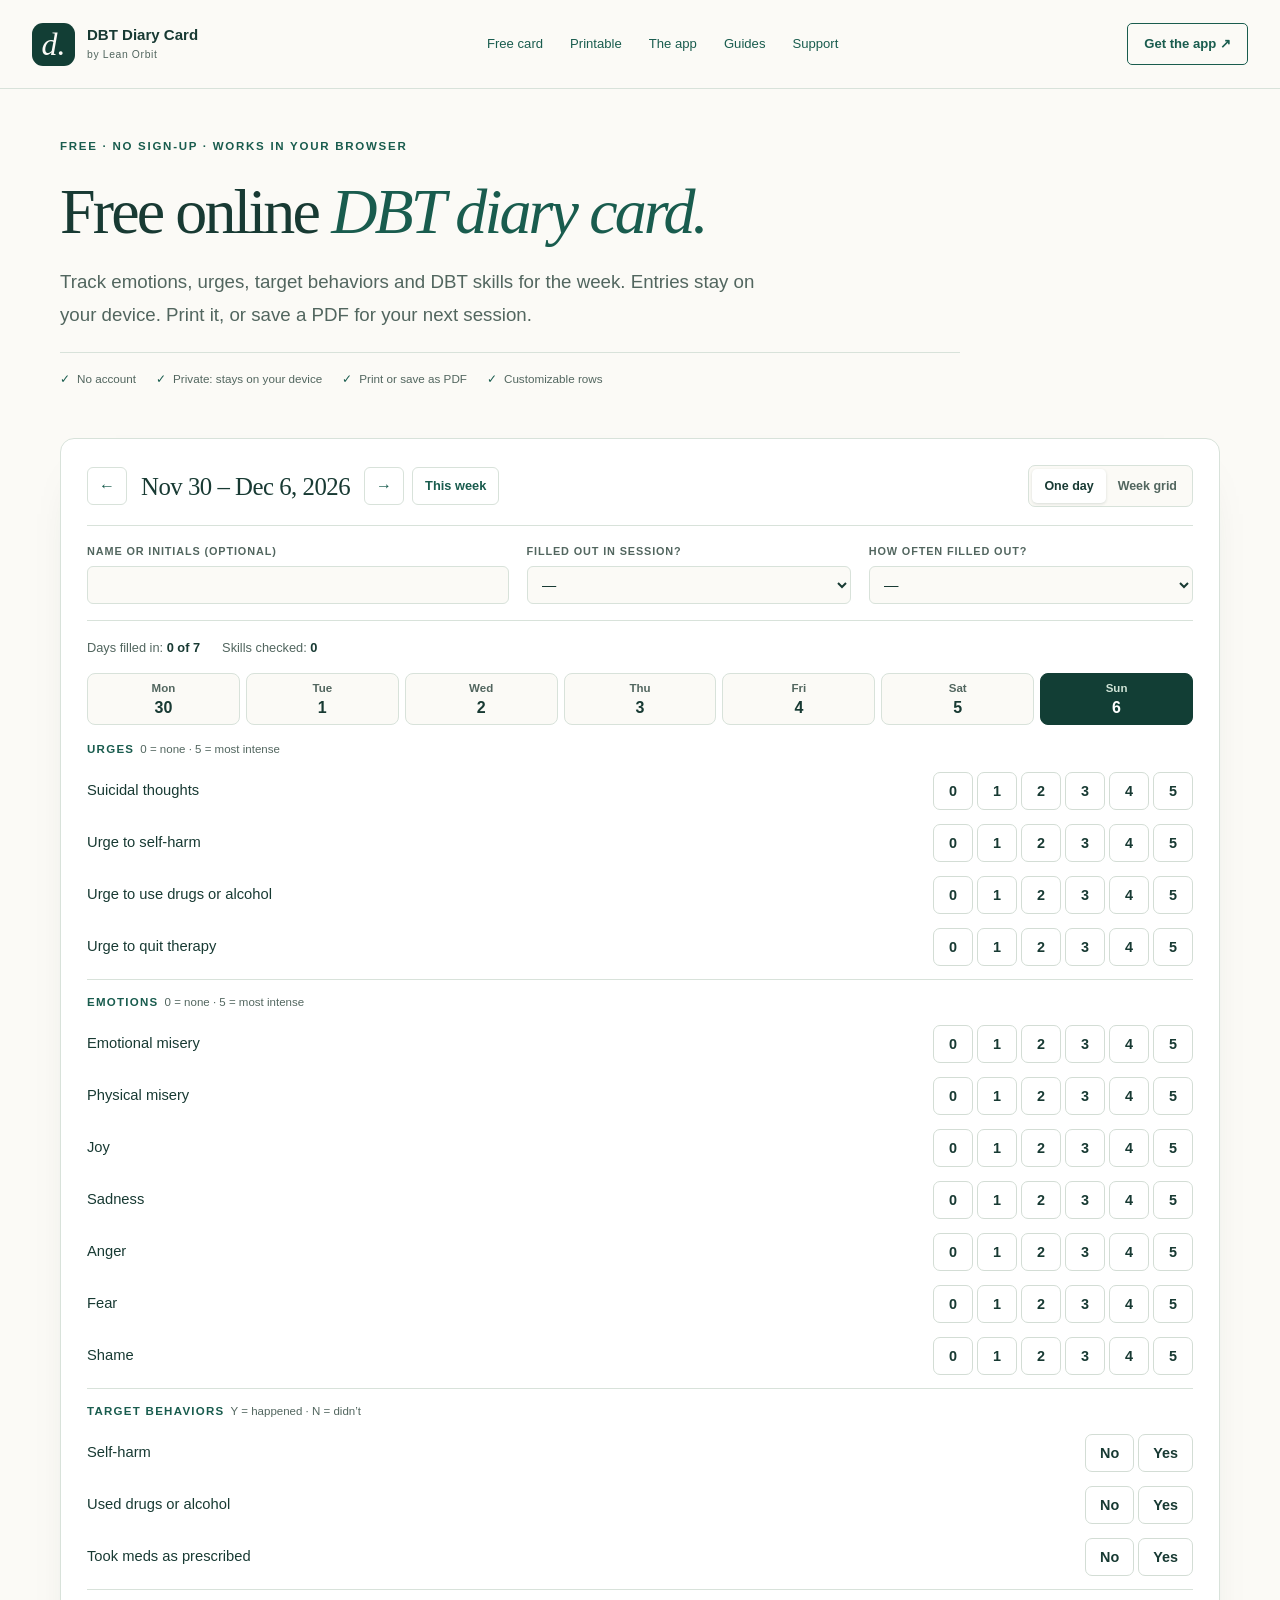
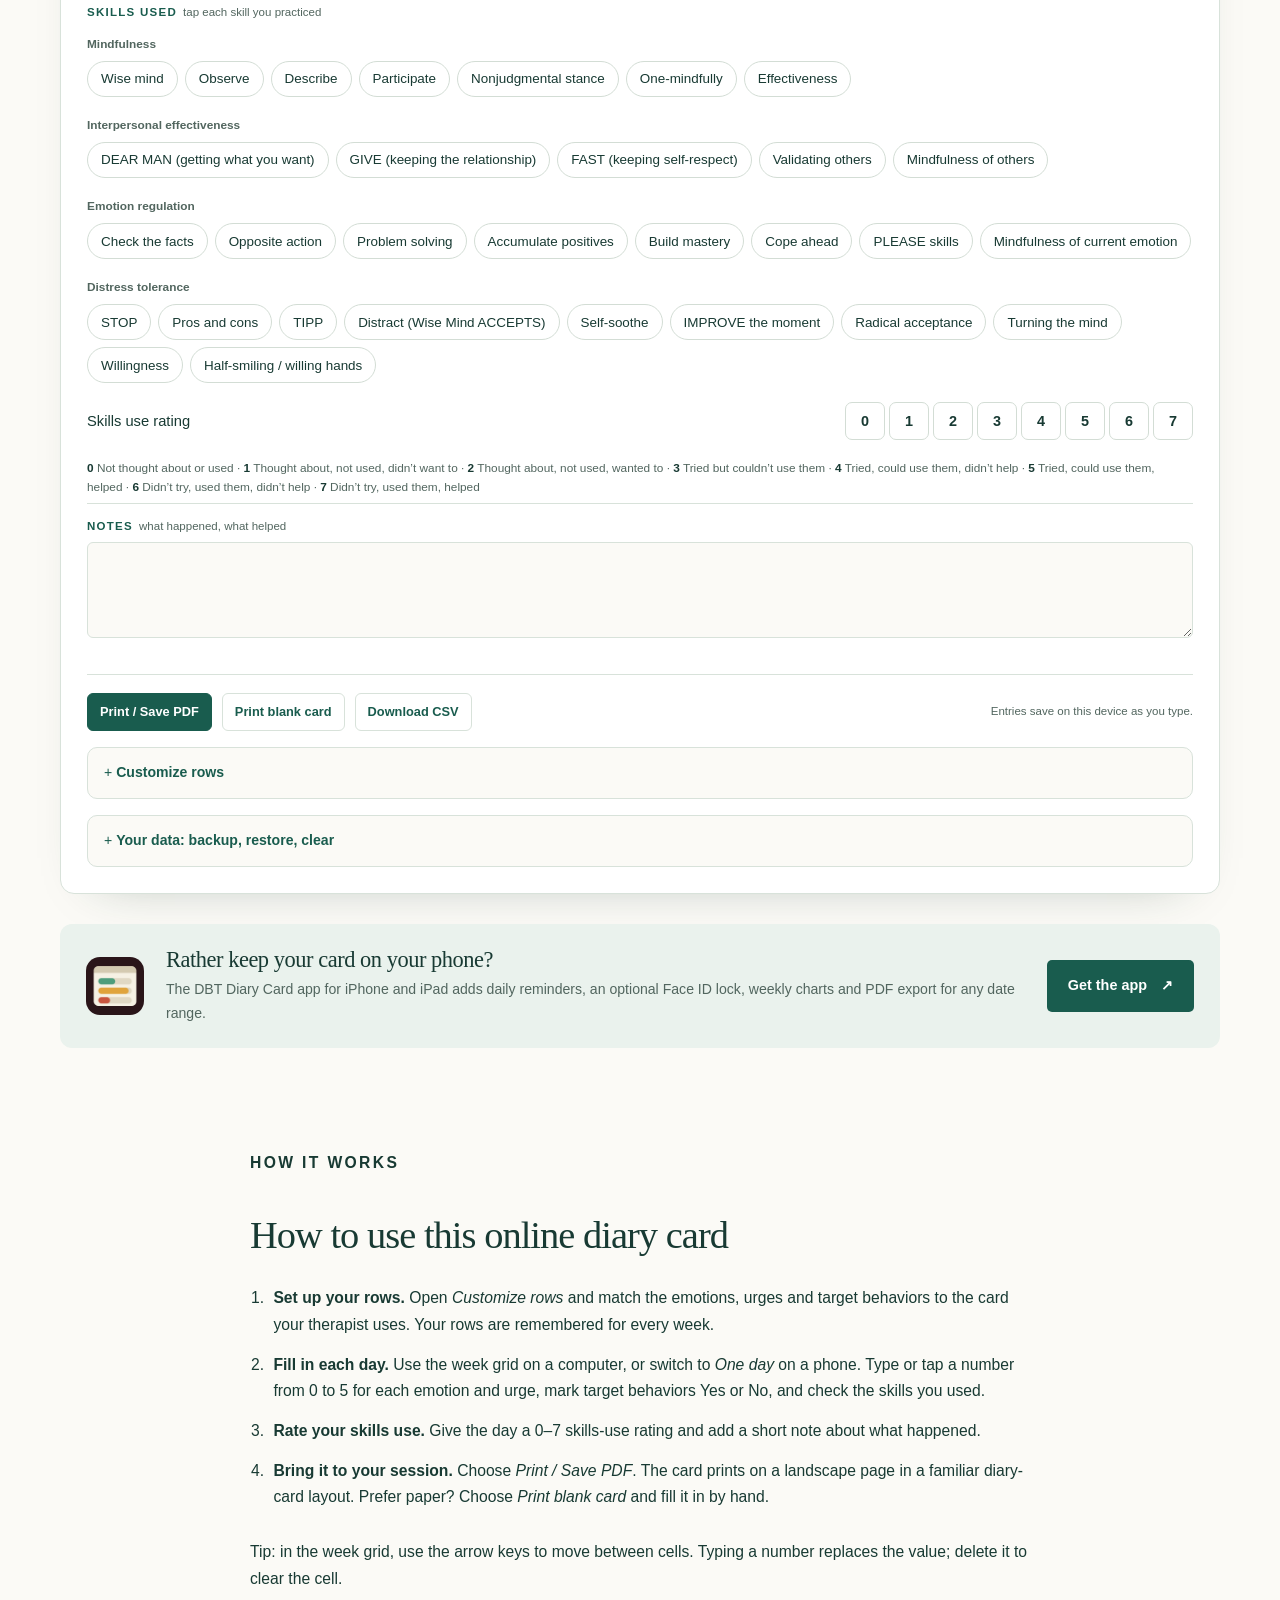
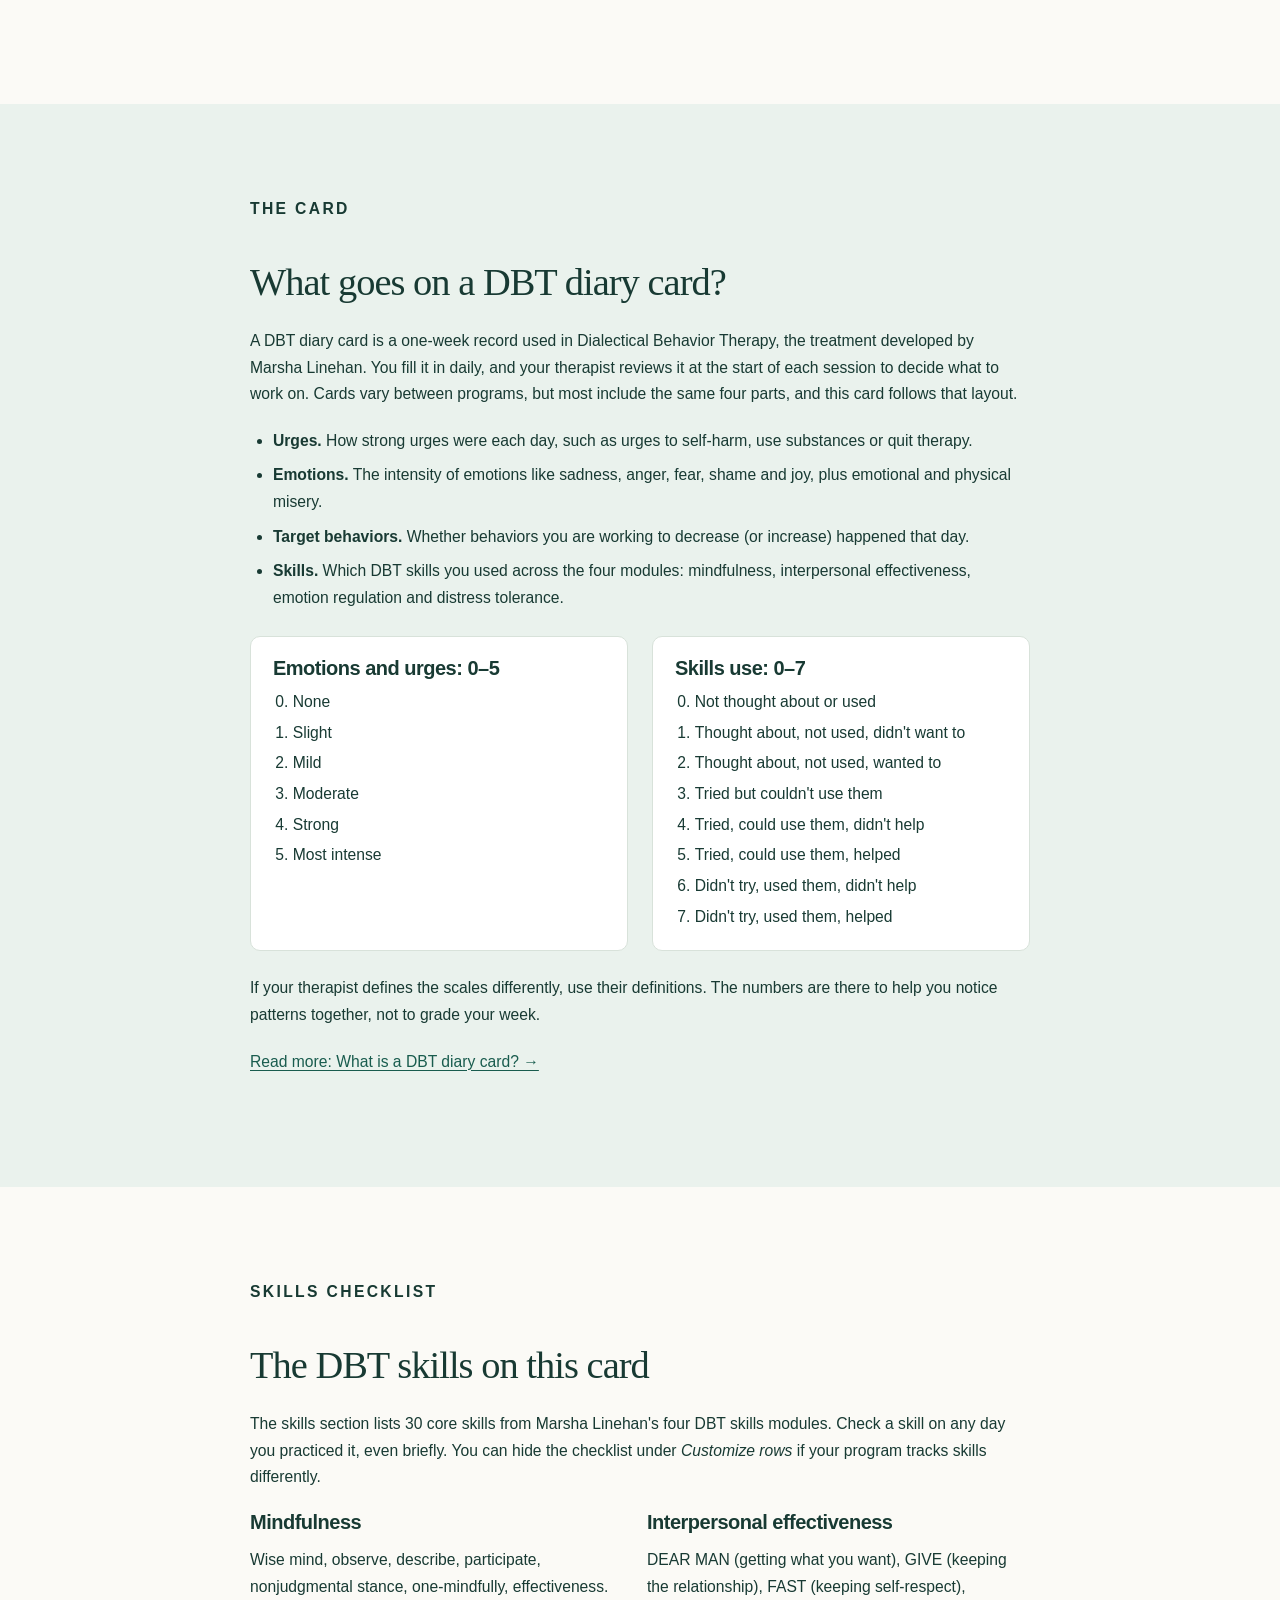
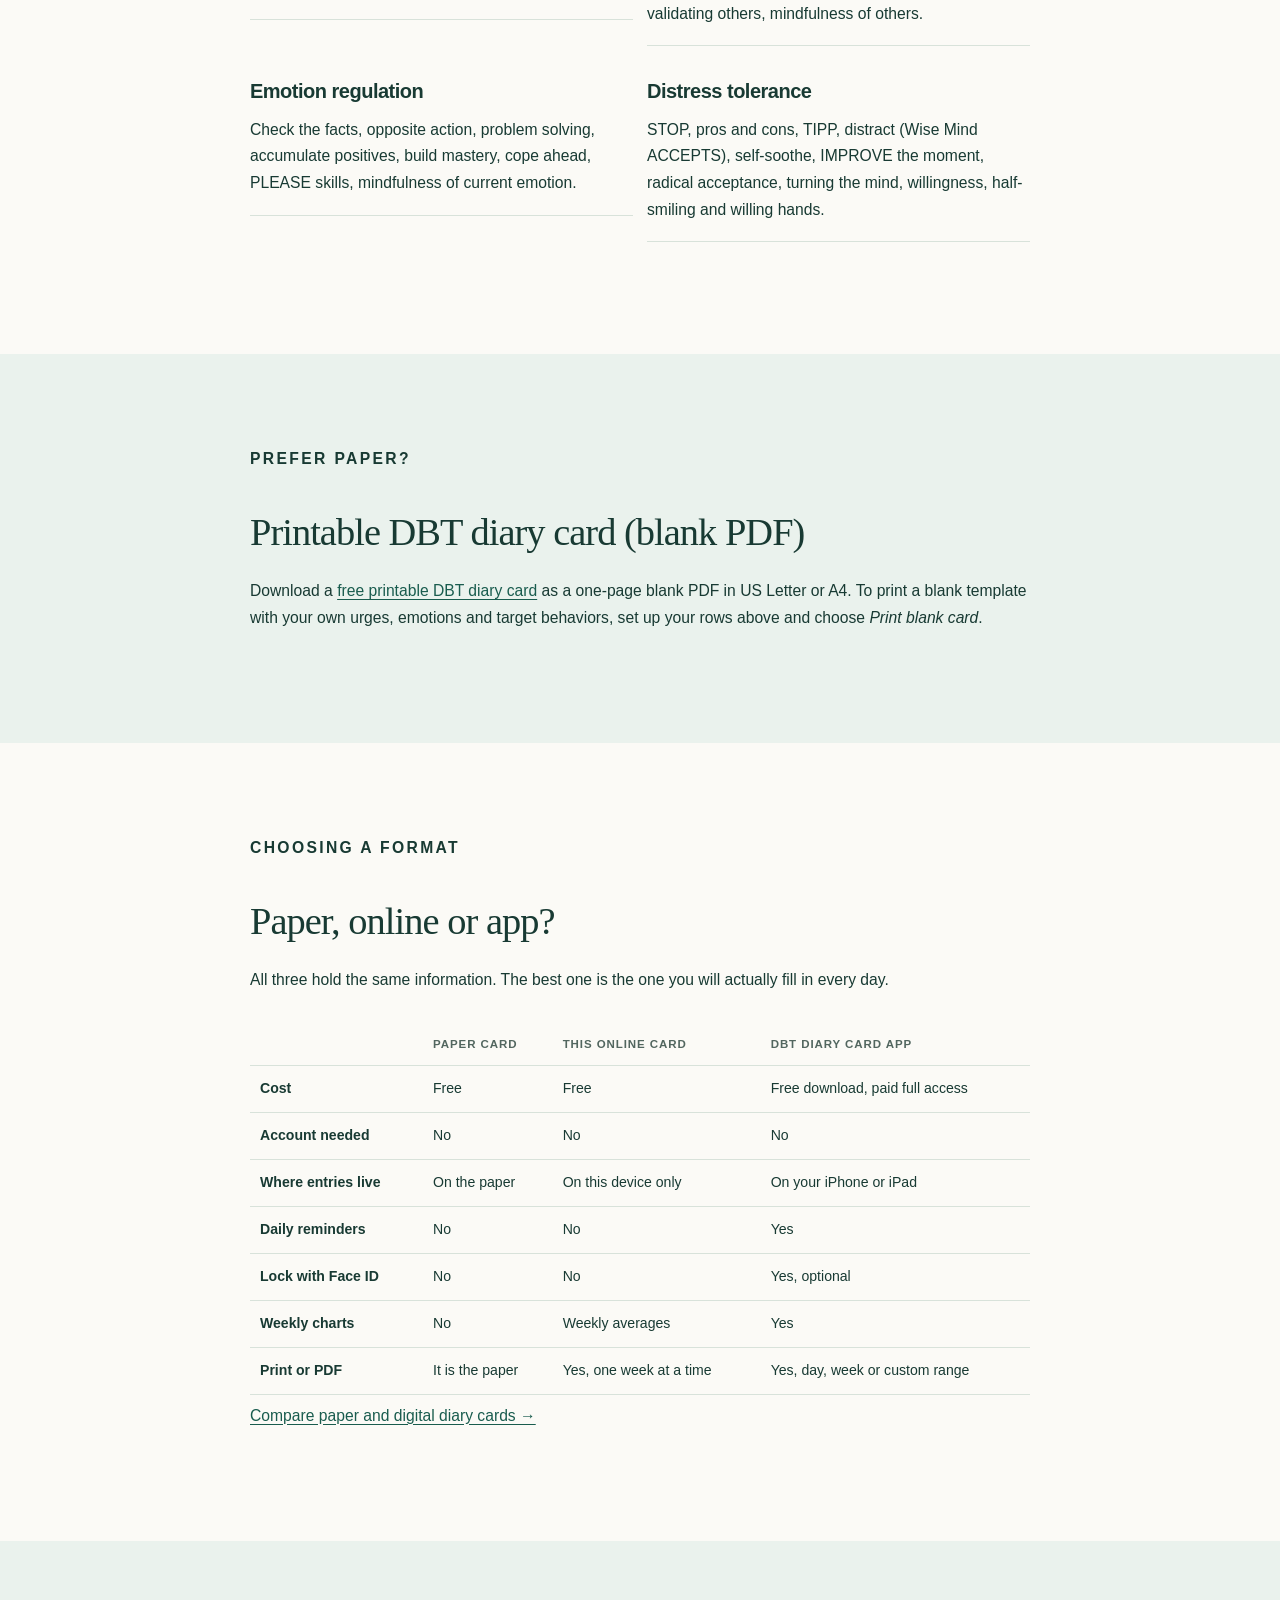
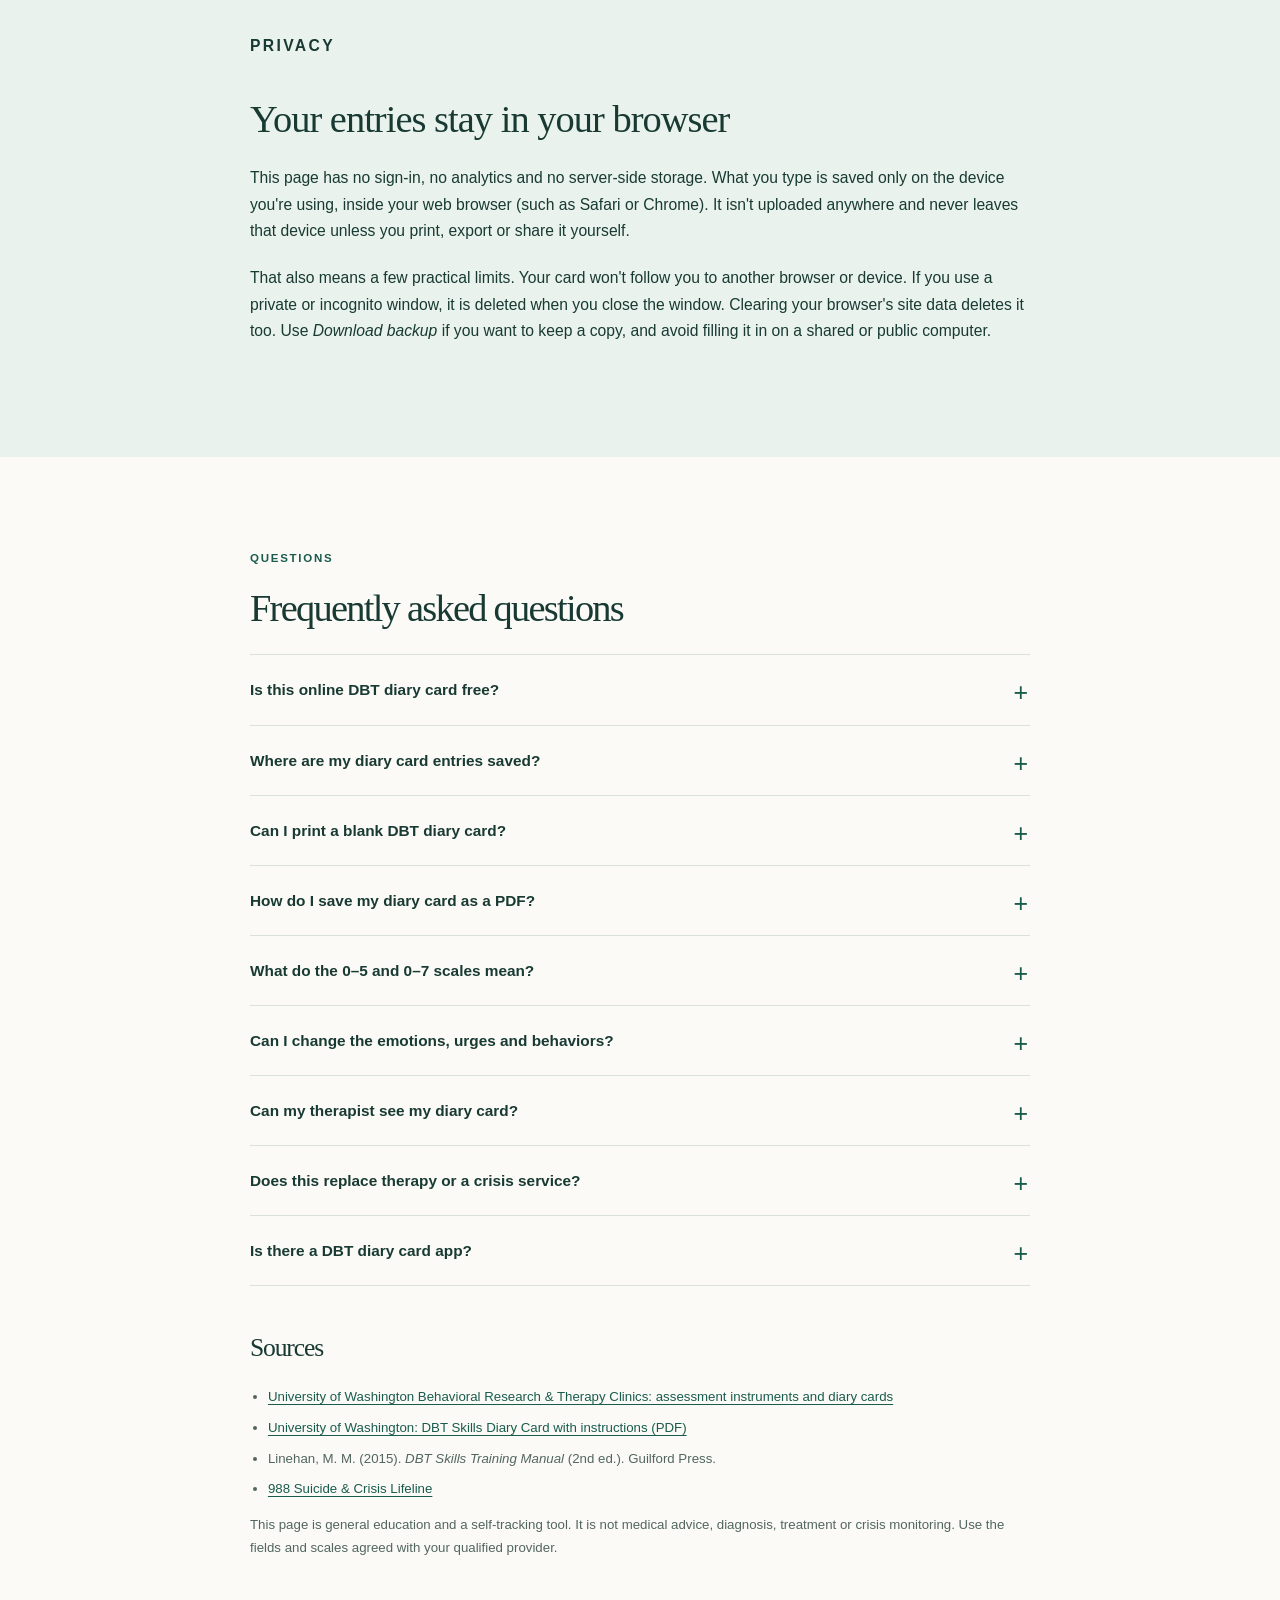
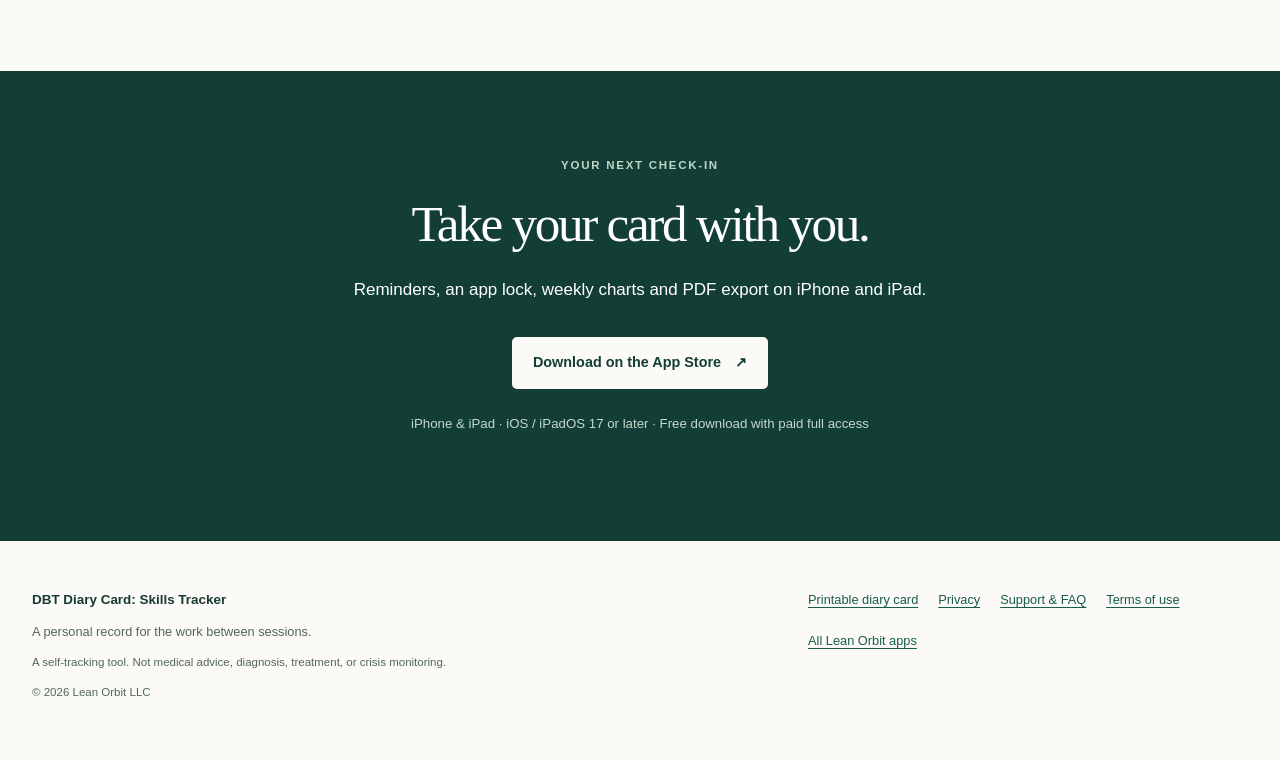
==== commit 6c2ed79d: "Open the card in One day view; plain-language privacy wording - One day is now the default view (ope" ====
--- a/index.html
+++ b/index.html
@@ -4,10 +4,10 @@
 <meta name="description" content="Fill in a DBT diary card online for free. Track emotions, urges, target behaviors and 30 DBT skills, save in your browser, then print or save a PDF. No sign-up.">
 <link rel="canonical" href="https://dbtdiarycard.online/"><meta name="theme-color" content="#153d35">
 <meta property="og:type" content="website"><meta property="og:site_name" content="DBT Diary Card: Skills Tracker">
-<meta property="og:title" content="Free Online DBT Diary Card: Fillable, Printable, Private"><meta property="og:description" content="Track emotions, urges, target behaviors and DBT skills for the week. No sign-up. Entries stay in your browser. Print or save a PDF for your session.">
+<meta property="og:title" content="Free Online DBT Diary Card: Fillable, Printable, Private"><meta property="og:description" content="Track emotions, urges, target behaviors and DBT skills for the week. No sign-up. Entries stay on your device. Print or save a PDF for your session.">
 <meta property="og:url" content="https://dbtdiarycard.online/">
 <meta property="og:image" content="https://dbtdiarycard.online/og-online-dbt-diary-card.png"><meta property="og:image:width" content="1200"><meta property="og:image:height" content="630"><meta property="og:image:alt" content="A weekly DBT diary card filled in online, with emotion ratings shaded by intensity">
-<meta name="twitter:card" content="summary_large_image"><meta name="twitter:title" content="Free Online DBT Diary Card: Fillable, Printable, Private"><meta name="twitter:description" content="Track emotions, urges, target behaviors and DBT skills for the week. No sign-up. Entries stay in your browser."><meta name="twitter:image" content="https://dbtdiarycard.online/og-online-dbt-diary-card.png">
+<meta name="twitter:card" content="summary_large_image"><meta name="twitter:title" content="Free Online DBT Diary Card: Fillable, Printable, Private"><meta name="twitter:description" content="Track emotions, urges, target behaviors and DBT skills for the week. No sign-up. Entries stay on your device."><meta name="twitter:image" content="https://dbtdiarycard.online/og-online-dbt-diary-card.png">
 <link rel="icon" href="icon.png" type="image/png"><link rel="apple-touch-icon" href="icon.png"><link rel="stylesheet" href="site.css">
 <script type="application/ld+json">{"@context":"https://schema.org","@graph":[
 {"@type":"WebSite","@id":"https://dbtdiarycard.online/#website","url":"https://dbtdiarycard.online/","name":"DBT Diary Card","alternateName":["dbtdiarycard.online","Free Online DBT Diary Card"],"inLanguage":"en","publisher":{"@id":"https://dbtdiarycard.online/#org"}},
@@ -16,7 +16,7 @@
 {"@type":"WebApplication","@id":"https://dbtdiarycard.online/#app","name":"Free Online DBT Diary Card","url":"https://dbtdiarycard.online/","description":"A free, fillable weekly DBT diary card that runs in the browser. Track emotions, urges, target behaviors and DBT skills, keep entries in your browser, and print or save a PDF.","applicationCategory":"HealthApplication","operatingSystem":"Any (web browser)","browserRequirements":"Requires JavaScript","isAccessibleForFree":true,"offers":{"@type":"Offer","price":"0","priceCurrency":"USD"},"featureList":["Weekly diary card grid","Emotion and urge ratings from 0 to 5","Target behavior tracking","30 DBT skills across four modules","Skills-use rating from 0 to 7","Daily notes","Customizable rows","Print or save as PDF","Blank printable card","CSV export","Entries stored only in the browser"],"isPartOf":{"@id":"https://dbtdiarycard.online/#website"},"publisher":{"@id":"https://dbtdiarycard.online/#org"}},
 {"@type":"FAQPage","mainEntity":[
 {"@type":"Question","name":"Is this online DBT diary card free?","acceptedAnswer":{"@type":"Answer","text":"Yes. The card is free to use in your browser with no account, no sign-up and no ads."}},
-{"@type":"Question","name":"Where are my diary card entries saved?","acceptedAnswer":{"@type":"Answer","text":"Entries are saved in your browser's local storage on this device. They are not sent to Lean Orbit. Clearing browsing data, using a private window, or switching browsers or devices means they will not be there, so download a backup if you want a copy."}},
+{"@type":"Question","name":"Where are my diary card entries saved?","acceptedAnswer":{"@type":"Answer","text":"Entries are saved only on this device, inside the web browser you're using. They are not sent to Lean Orbit or anyone else. Clearing browsing data, using a private window, or switching browsers or devices means they will not be there, so download a backup if you want a copy."}},
 {"@type":"Question","name":"Can I print a blank DBT diary card?","acceptedAnswer":{"@type":"Answer","text":"Yes. Use Print blank card. It prints the rows you have set up with empty cells, so you can customize the emotions, urges and behaviors first. A standard blank card is also available as a free PDF in US Letter or A4."}},
 {"@type":"Question","name":"How do I save my diary card as a PDF?","acceptedAnswer":{"@type":"Answer","text":"Select Print / Save PDF, then choose Save as PDF as the destination in your browser's print dialog. The card prints on one landscape page where possible."}},
 {"@type":"Question","name":"What do the 0 to 5 and 0 to 7 scales mean?","acceptedAnswer":{"@type":"Answer","text":"Emotions and urges are rated from 0 (none) to 5 (most intense). The skills-use rating from 0 to 7 records whether you thought about skills, tried them, and whether they helped. Use the definitions your therapist gives you if they differ."}},
@@ -165,8 +165,8 @@
 <section class="wrap dc-hero">
 <p class="eyebrow">Free · No sign-up · Works in your browser</p>
 <h1>Free online <em>DBT diary card.</em></h1>
-<p class="lead">Track emotions, urges, target behaviors and DBT skills for the week. Entries stay in this browser. Print it, or save a PDF for your next session.</p>
-<ul class="trust-list"><li>No account</li><li>Saved in your browser, not on a server</li><li>Print or save as PDF</li><li>Customizable rows</li></ul>
+<p class="lead">Track emotions, urges, target behaviors and DBT skills for the week. Entries stay on your device. Print it, or save a PDF for your next session.</p>
+<ul class="trust-list"><li>No account</li><li>Private: stays on your device</li><li>Print or save as PDF</li><li>Customizable rows</li></ul>
 </section>
 
 <section class="wrap" aria-label="Diary card">
@@ -180,8 +180,8 @@
     <button class="dc-btn" type="button" data-act="today">This week</button>
   </div>
   <div class="dc-toggle" role="group" aria-label="Card layout">
-    <button type="button" data-view="grid" aria-pressed="true">Week grid</button>
-    <button type="button" data-view="day" aria-pressed="false">One day</button>
+    <button type="button" data-view="day" aria-pressed="true">One day</button>
+    <button type="button" data-view="grid" aria-pressed="false">Week grid</button>
   </div>
 </div>
 <div class="dc-meta">
@@ -201,11 +201,11 @@
   <button class="dc-btn" type="button" data-act="printblank">Print blank card</button>
   <button class="dc-btn" type="button" data-act="csv">Download CSV</button>
   <span class="spacer"></span>
-  <span class="dc-status" id="dc-status">Entries save in this browser as you type.</span>
+  <span class="dc-status" id="dc-status">Entries save on this device as you type.</span>
 </div>
 <details class="dc-panel" id="dc-custpanel"><summary>Customize rows</summary><div class="dc-panel-body" id="dc-cust"></div></details>
 <details class="dc-panel"><summary>Your data: backup, restore, clear</summary><div class="dc-panel-body"><div class="dc-data">
-  <p>Your card is stored in this browser's local storage on this device. Private windows, clearing site data, or switching browsers will remove it. Download a backup to keep a copy.</p>
+  <p>Your card is saved only on this device, inside this web browser. You won't see it in a private window or a different browser, and clearing your browsing history can erase it. Download a backup to keep a copy.</p>
   <button class="dc-btn" type="button" data-act="backup">Download backup (all weeks)</button>
   <label class="dc-btn" for="dc-restore">Restore from backup</label><input id="dc-restore" type="file" accept="application/json,.json" class="sr-only">
   <button class="dc-btn danger" type="button" data-act="clearweek">Clear this week</button>
@@ -279,7 +279,7 @@
 <tbody>
 <tr><th scope="row">Cost</th><td>Free</td><td>Free</td><td>Free download, paid full access</td></tr>
 <tr><th scope="row">Account needed</th><td>No</td><td>No</td><td>No</td></tr>
-<tr><th scope="row">Where entries live</th><td>On the paper</td><td>In this browser on this device</td><td>On your iPhone or iPad</td></tr>
+<tr><th scope="row">Where entries live</th><td>On the paper</td><td>On this device only</td><td>On your iPhone or iPad</td></tr>
 <tr><th scope="row">Daily reminders</th><td>No</td><td>No</td><td>Yes</td></tr>
 <tr><th scope="row">Lock with Face ID</th><td>No</td><td>No</td><td>Yes, optional</td></tr>
 <tr><th scope="row">Weekly charts</th><td>No</td><td>Weekly averages</td><td>Yes</td></tr>
@@ -291,7 +291,7 @@
 <section class="section section-tint dc-content" id="privacy"><div class="wrap narrow prose">
 <p class="eyebrow">Privacy</p>
 <h2>Your entries stay in your browser</h2>
-<p>This page has no sign-in, no analytics and no server-side storage. What you type is saved with your browser's local storage on the device you are using, and it never leaves that device unless you print, export or share it yourself.</p>
+<p>This page has no sign-in, no analytics and no server-side storage. What you type is saved only on the device you're using, inside your web browser (such as Safari or Chrome). It isn't uploaded anywhere and never leaves that device unless you print, export or share it yourself.</p>
 <p>That also means a few practical limits. Your card won't follow you to another browser or device. If you use a private or incognito window, it is deleted when you close the window. Clearing your browser's site data deletes it too. Use <em>Download backup</em> if you want to keep a copy, and avoid filling it in on a shared or public computer.</p>
 </div></section>
 
@@ -300,7 +300,7 @@
 <h2>Frequently asked questions</h2>
 <div class="faq-list">
 <details><summary>Is this online DBT diary card free?</summary><div class="answer"><p>Yes. The card is free to use in your browser with no account, no sign-up and no ads.</p></div></details>
-<details><summary>Where are my diary card entries saved?</summary><div class="answer"><p>In your browser's local storage on this device. They are not sent to Lean Orbit. Clearing browsing data, using a private window, or switching browsers or devices means they will not be there, so download a backup if you want a copy.</p></div></details>
+<details><summary>Where are my diary card entries saved?</summary><div class="answer"><p>Only on this device, inside the web browser you're using (such as Safari or Chrome). They are not sent to Lean Orbit or anyone else. Clearing browsing data, using a private window, or switching browsers or devices means they will not be there, so download a backup if you want a copy.</p></div></details>
 <details><summary>Can I print a blank DBT diary card?</summary><div class="answer"><p>Yes. Use <em>Print blank card</em>. It prints the rows you have set up with empty cells, so customize the emotions, urges and behaviors first if you want your own version. Or download the standard <a href="/printable-dbt-diary-card/">printable DBT diary card PDF</a>.</p></div></details>
 <details><summary>How do I save my diary card as a PDF?</summary><div class="answer"><p>Select <em>Print / Save PDF</em>, then choose <em>Save as PDF</em> as the destination in your browser's print dialog. On iPhone, open the print preview and use the share button to save the PDF to Files.</p></div></details>
 <details><summary>What do the 0–5 and 0–7 scales mean?</summary><div class="answer"><p>Emotions and urges are rated from 0 (none) to 5 (most intense). The 0–7 skills-use rating records whether you thought about skills, tried them, and whether they helped. <a href="#whats-on-the-card">See both scales</a>. Use your therapist's definitions if they differ.</p></div></details>
@@ -348,8 +348,8 @@
 
 var $=function(id){return document.getElementById(id);};
 var root=$('dc-root'), viewEl=$('dc-view');
-var view='grid';
-try{var sv=localStorage.getItem(VIEWKEY); if(sv==='grid'||sv==='day') view=sv; else if(window.matchMedia('(max-width: 760px)').matches) view='day';}catch(e){ if(window.innerWidth<760) view='day'; }
+var view='day';
+try{var sv=localStorage.getItem(VIEWKEY); if(sv==='grid'||sv==='day') view=sv;}catch(e){}
 
 function pad(n){return (n<10?'0':'')+n;}
 function dkey(d){return d.getFullYear()+'-'+pad(d.getMonth()+1)+'-'+pad(d.getDate());}
@@ -379,7 +379,7 @@
 
 // ---- persistence
 var saveT=null, statusEl=$('dc-status');
-function persist(){try{localStorage.setItem(KEY,JSON.stringify(S)); storeOK=true; var t=new Date(); statusEl.textContent='Saved in this browser · '+t.toLocaleTimeString([], {hour:'numeric',minute:'2-digit'}); statusEl.classList.remove('bad');}catch(e){storeOK=false; statusEl.textContent='Your browser is blocking storage, so entries won’t be kept. Print or download a CSV before closing.'; statusEl.classList.add('bad');}}
+function persist(){try{localStorage.setItem(KEY,JSON.stringify(S)); storeOK=true; var t=new Date(); statusEl.textContent='Saved on this device · '+t.toLocaleTimeString([], {hour:'numeric',minute:'2-digit'}); statusEl.classList.remove('bad');}catch(e){storeOK=false; statusEl.textContent='Your browser is blocking storage, so entries won’t be kept. Print or download a CSV before closing.'; statusEl.classList.add('bad');}}
 function changed(){clearTimeout(saveT); saveT=setTimeout(persist,250); refreshDerived();}
 if(!storeOK){statusEl.textContent='Your browser is blocking storage, so entries won’t be kept. Print or download a CSV before closing.'; statusEl.classList.add('bad');}
 
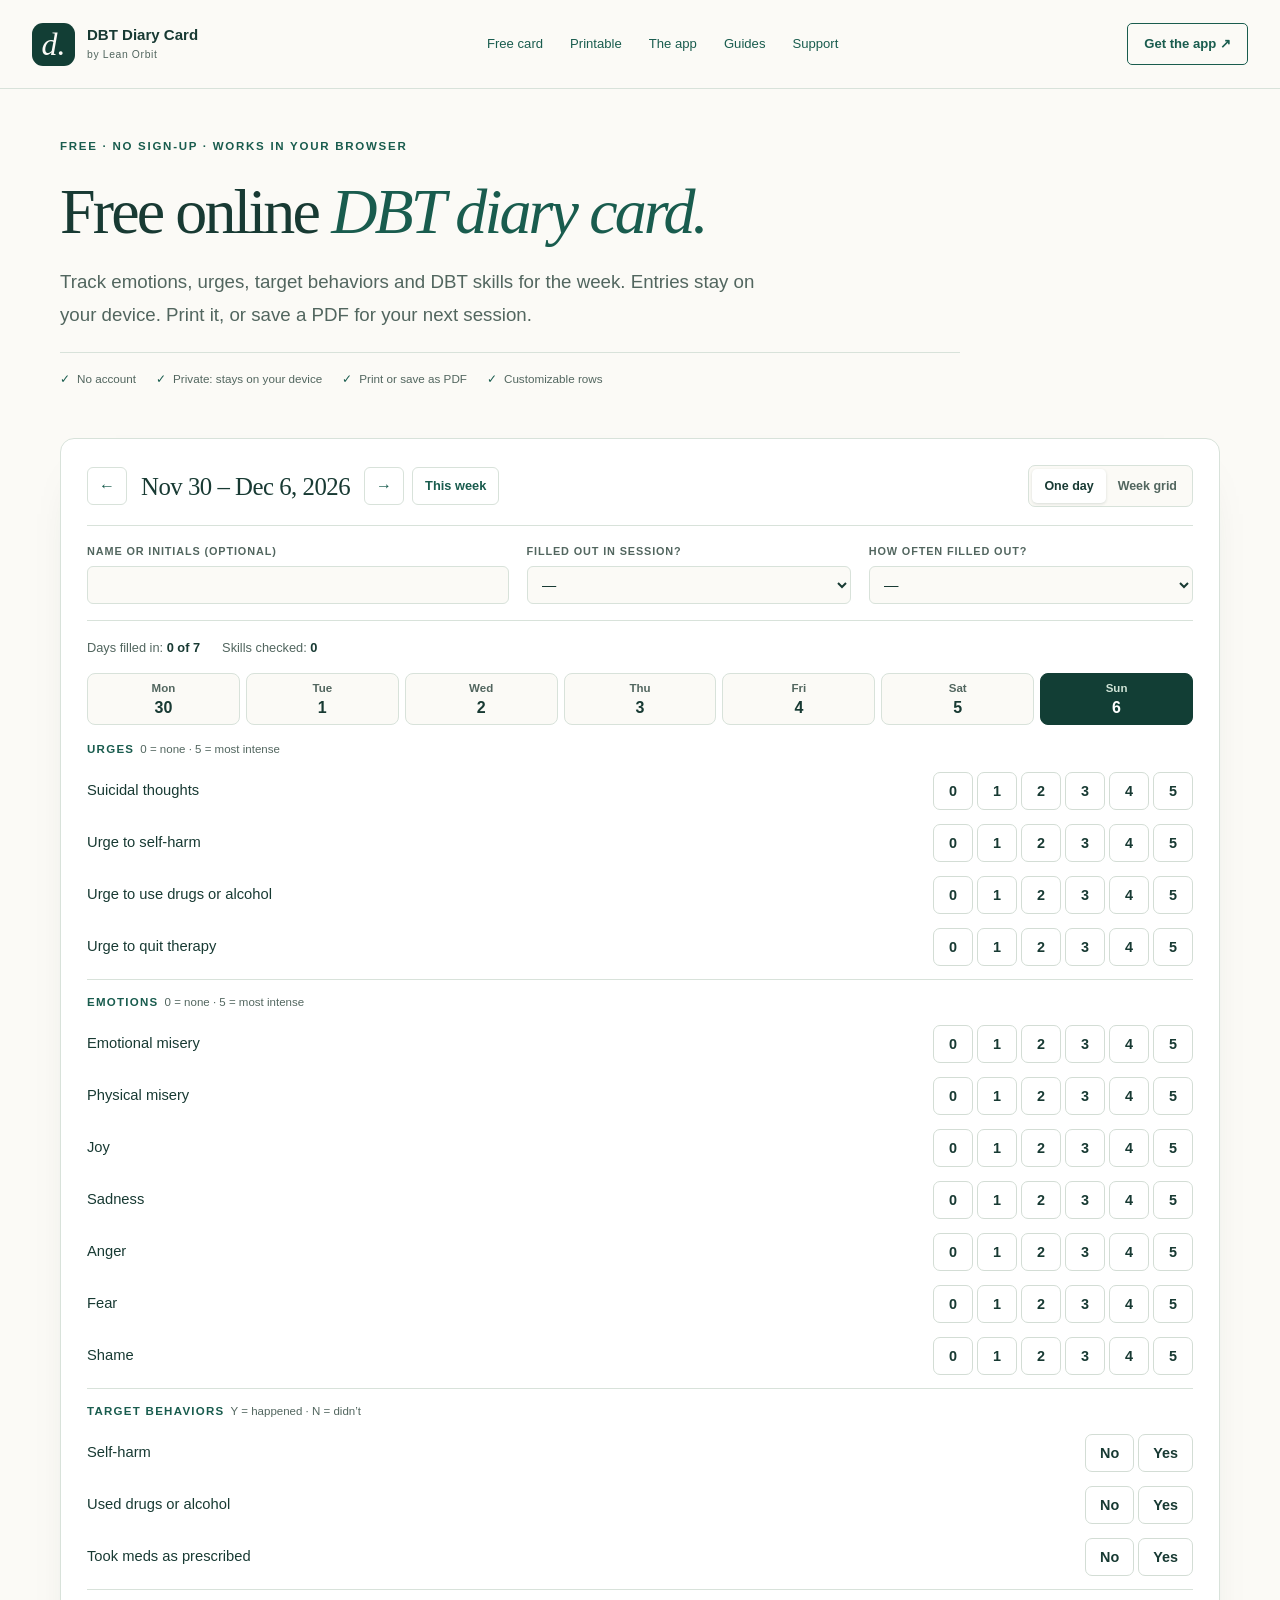
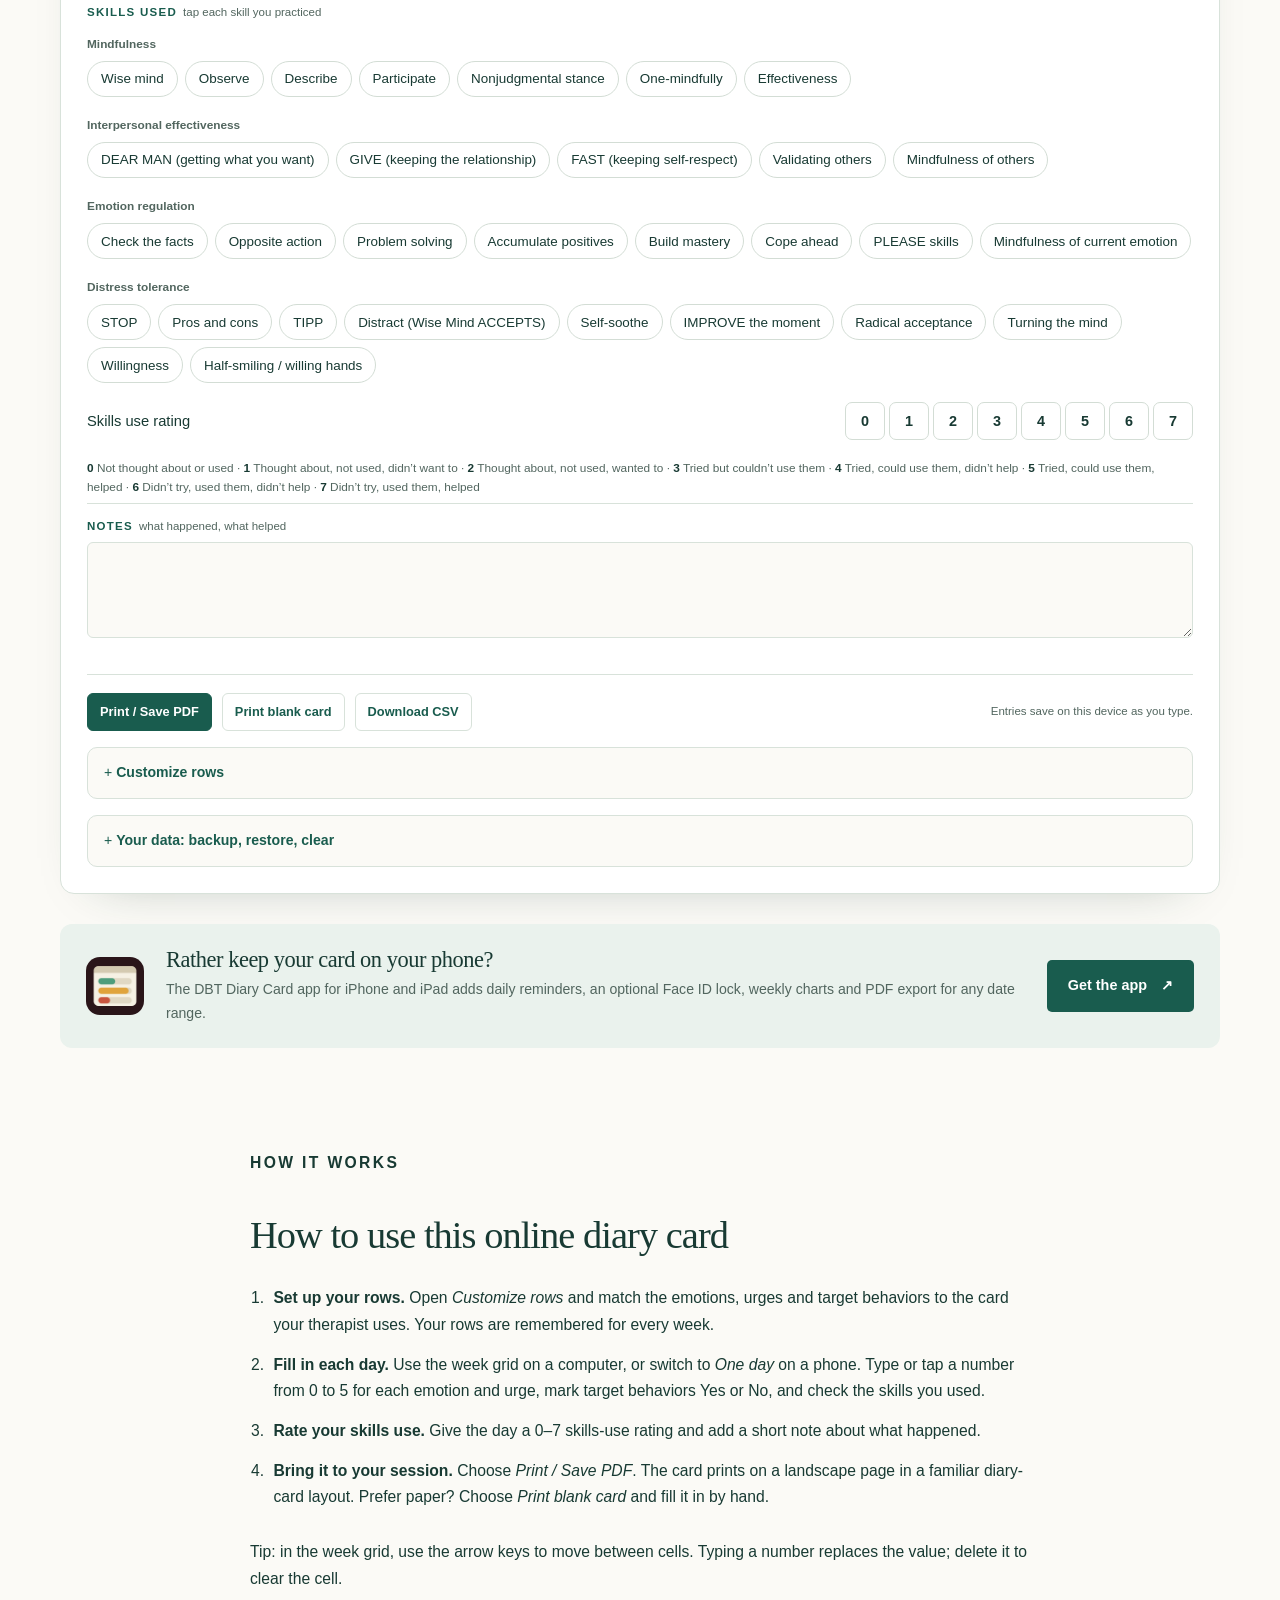
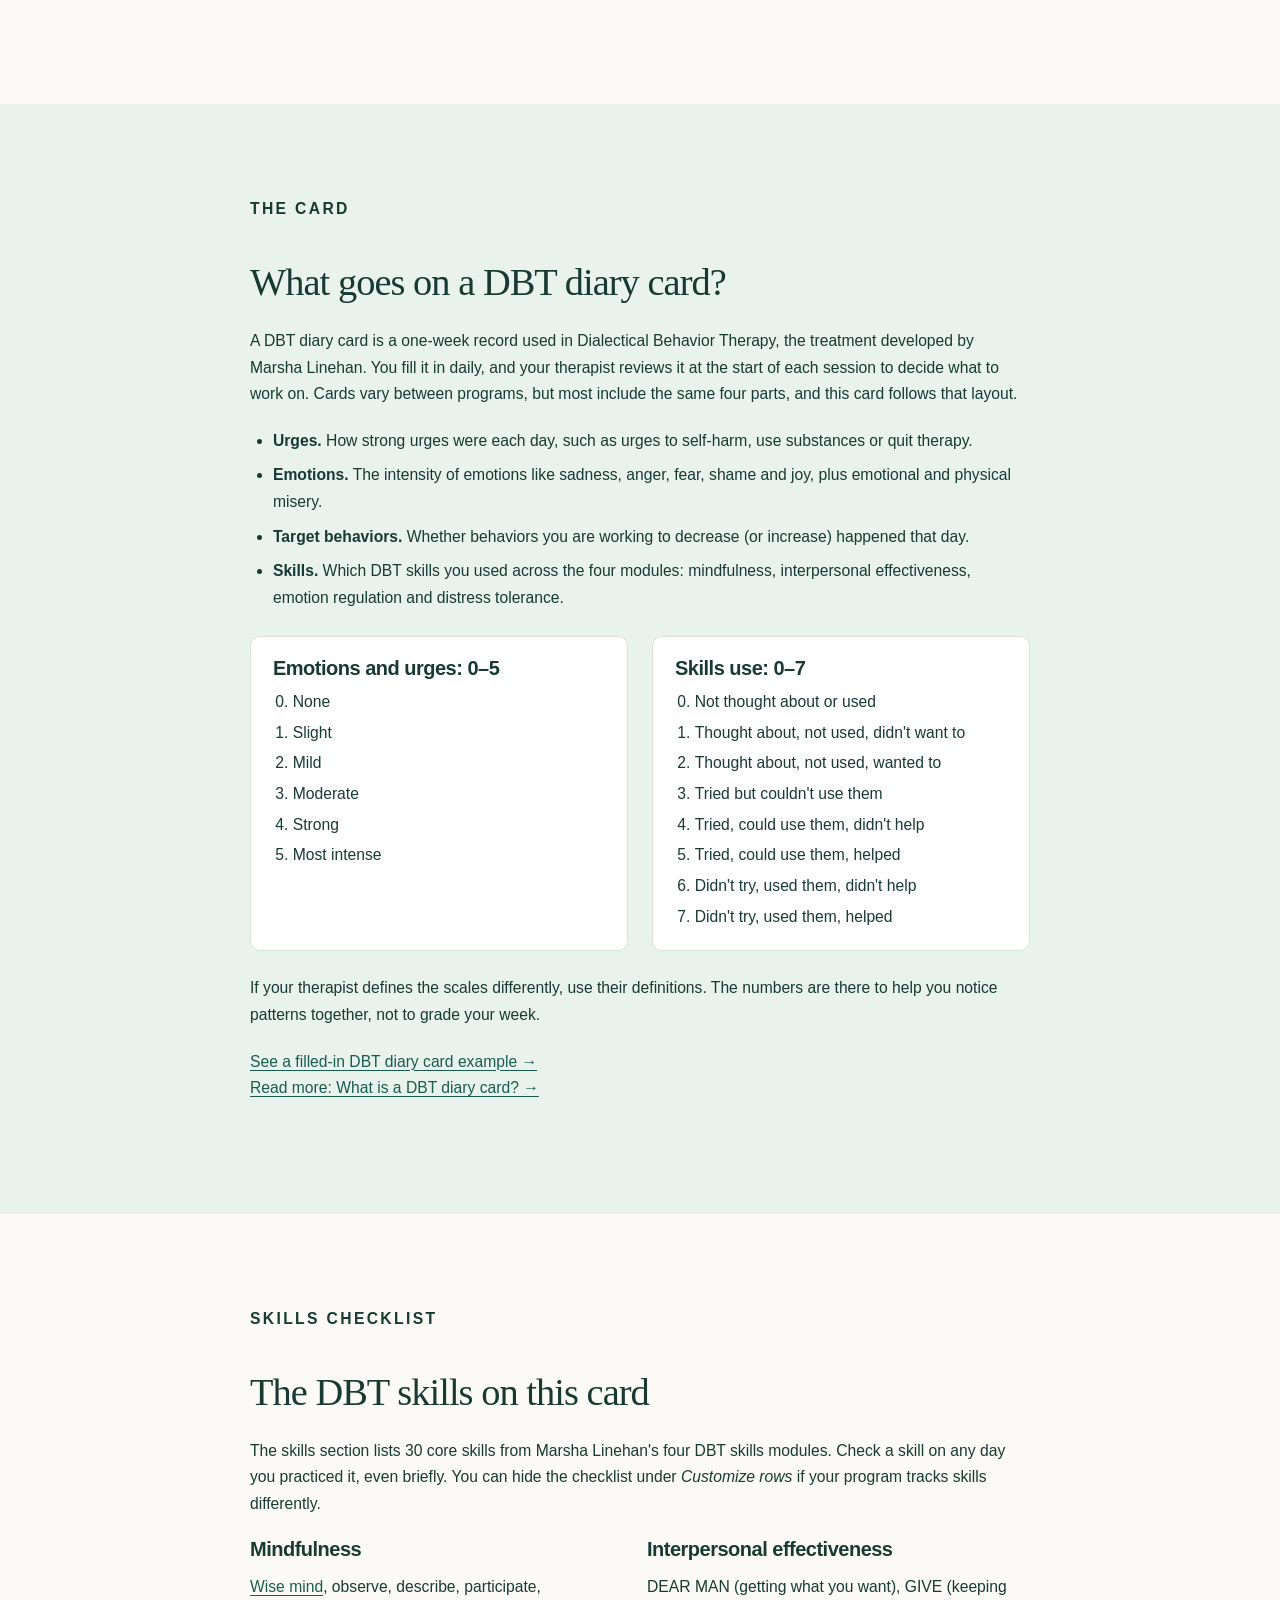
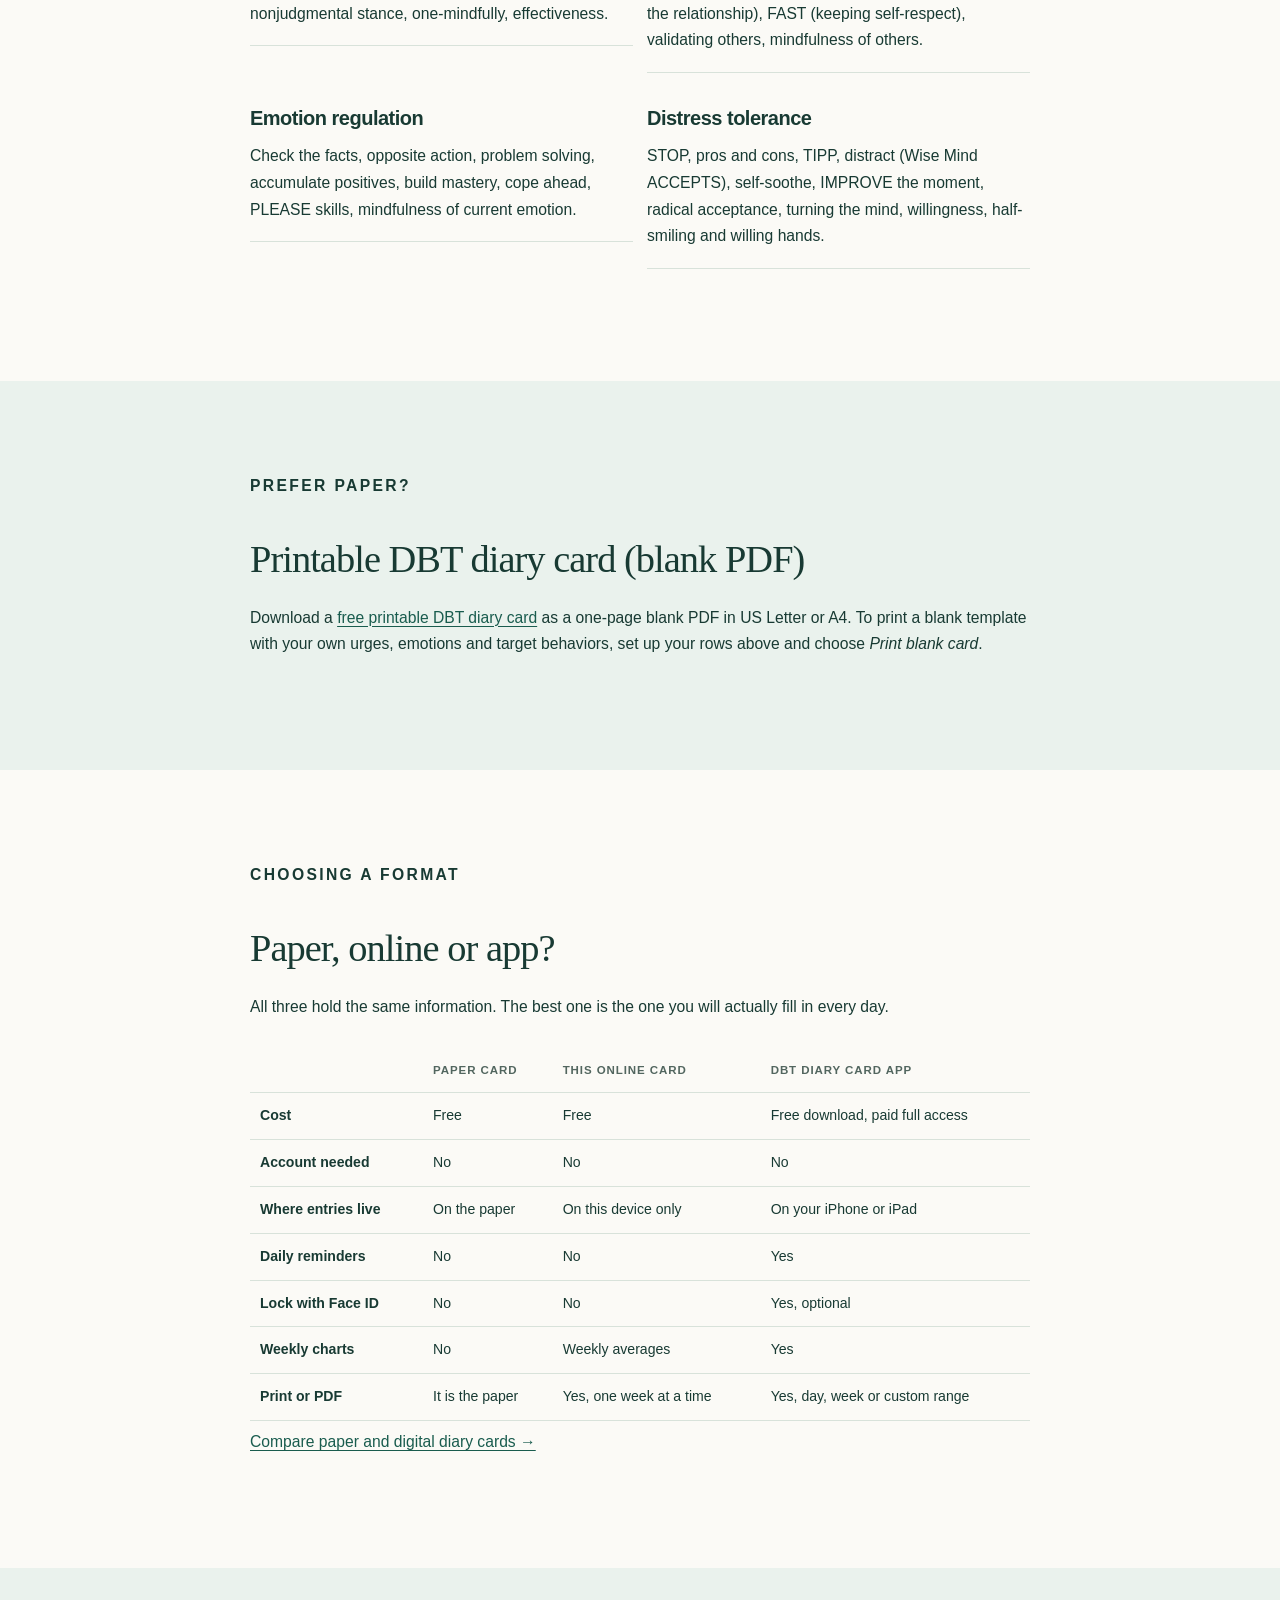
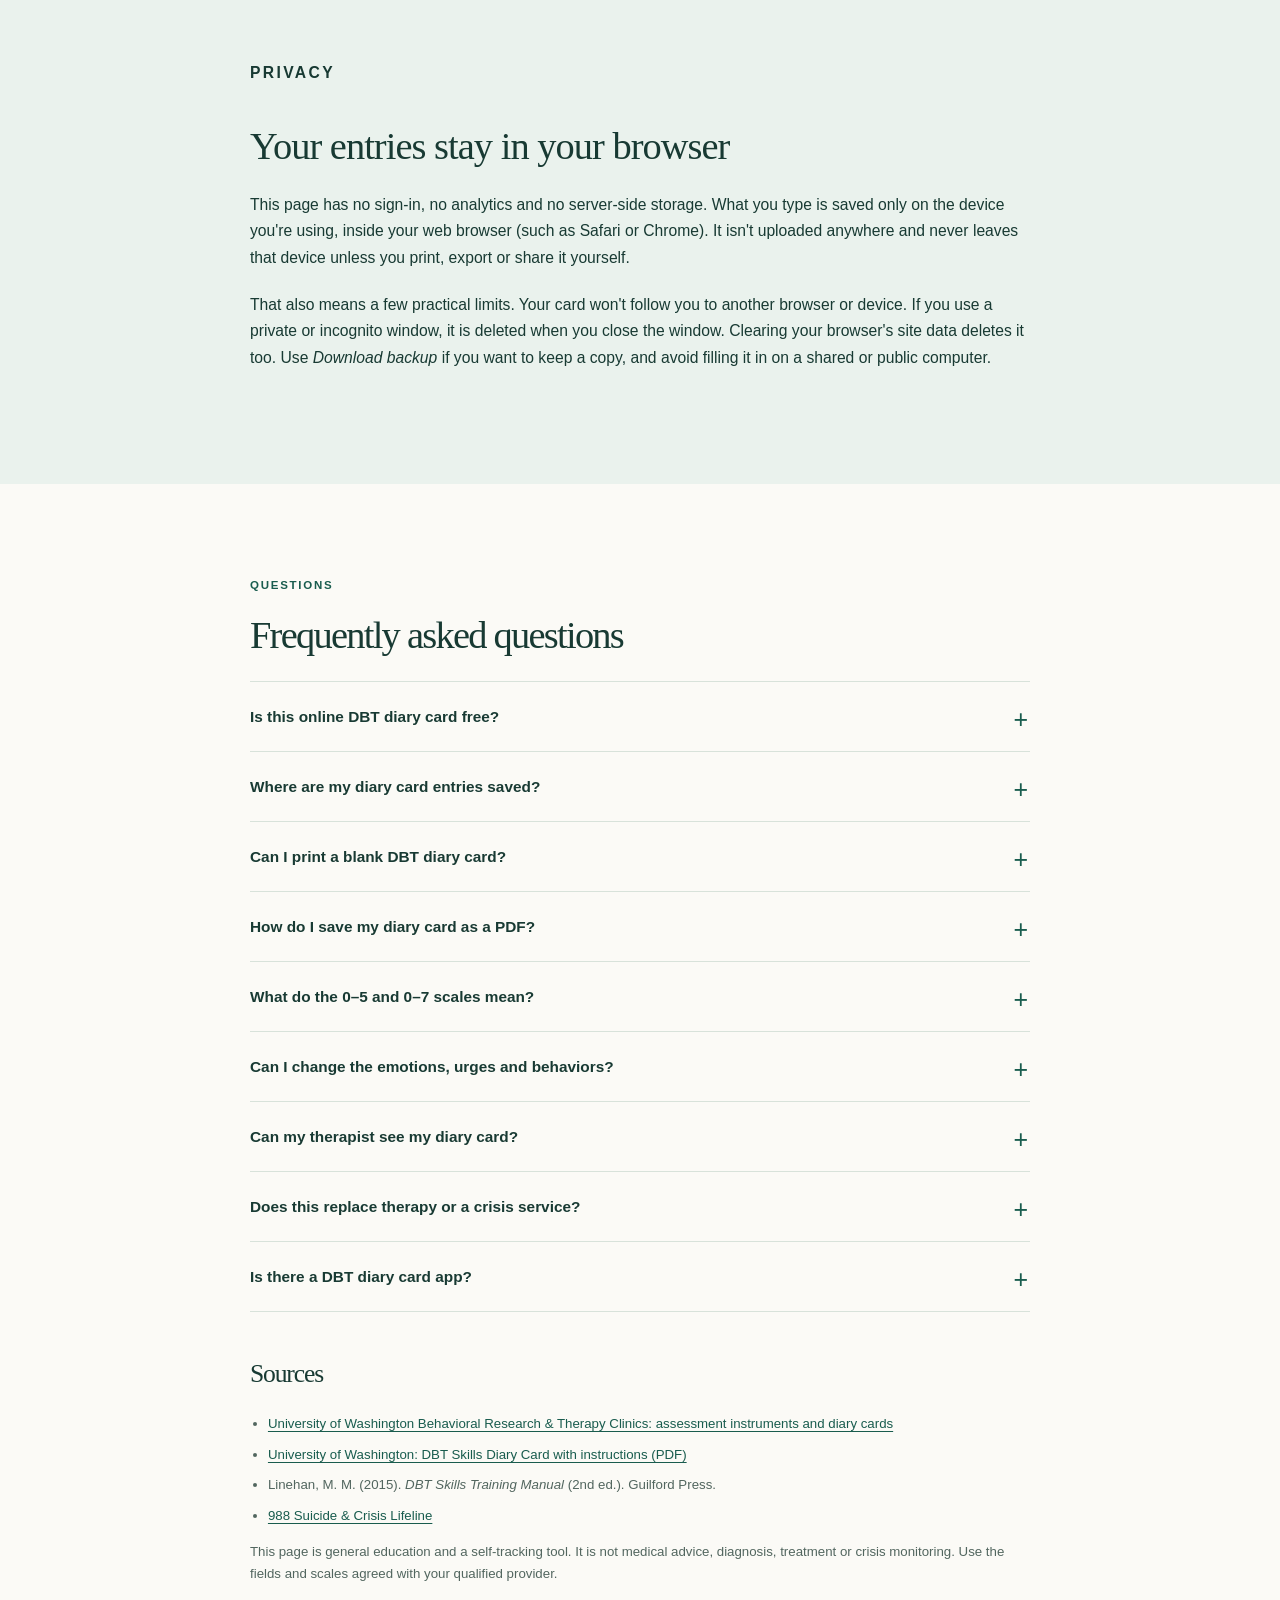
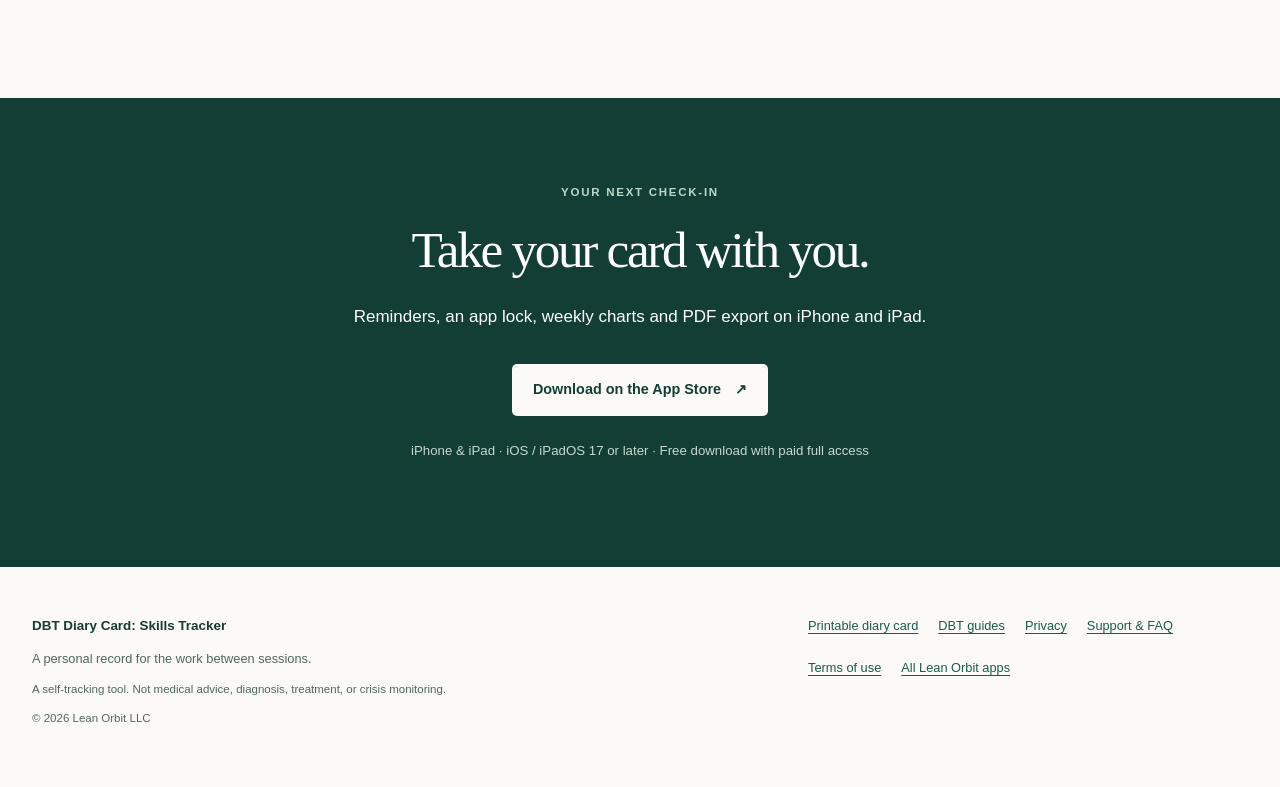
==== commit d944a1f8: "Add DBT guides blog: diary card example and wise mind articles New /blog/ hub plus two articles targ" ====
--- a/index.html
+++ b/index.html
@@ -158,7 +158,7 @@
 </style></head><body><a class="skip-link" href="#main">Skip to content</a>
 <header class="site-header"><nav class="nav-inner" aria-label="Main navigation">
 <a class="brand" href="./"><span class="brand-mark" aria-hidden="true">d.</span><span>DBT Diary Card<span class="brand-sub">by Lean Orbit</span></span></a>
-<div class="nav-links"><a href="./" aria-current="page">Free card</a><a href="/printable-dbt-diary-card/">Printable</a><a href="https://www.leanorbit.app/dbtdailydiary/">The app</a><a href="https://www.leanorbit.app/dbtdailydiary/index.html#guides">Guides</a><a href="https://www.leanorbit.app/dbtdailydiary/support.html">Support</a></div>
+<div class="nav-links"><a href="./" aria-current="page">Free card</a><a href="/printable-dbt-diary-card/">Printable</a><a href="https://www.leanorbit.app/dbtdailydiary/">The app</a><a href="/blog/">Guides</a><a href="https://www.leanorbit.app/dbtdailydiary/support.html">Support</a></div>
 <a class="nav-download" href="https://apps.apple.com/app/id6759234731">Get the app <span aria-hidden="true">↗</span></a>
 </nav></header>
 <main id="main">
@@ -249,7 +249,7 @@
 <div><h3>Skills use: 0–7</h3><ol start="0"><li>Not thought about or used</li><li>Thought about, not used, didn't want to</li><li>Thought about, not used, wanted to</li><li>Tried but couldn't use them</li><li>Tried, could use them, didn't help</li><li>Tried, could use them, helped</li><li>Didn't try, used them, didn't help</li><li>Didn't try, used them, helped</li></ol></div>
 </div>
 <p>If your therapist defines the scales differently, use their definitions. The numbers are there to help you notice patterns together, not to grade your week.</p>
-<p><a href="https://www.leanorbit.app/dbtdailydiary/blog/what-is-a-dbt-diary-card.html">Read more: What is a DBT diary card? →</a></p>
+<p><a href="/blog/dbt-diary-card-example/">See a filled-in DBT diary card example →</a><br><a href="https://www.leanorbit.app/dbtdailydiary/blog/what-is-a-dbt-diary-card.html">Read more: What is a DBT diary card? →</a></p>
 </div></section>
 
 <section class="section dc-content" id="dbt-skills"><div class="wrap narrow prose">
@@ -257,7 +257,7 @@
 <h2>The DBT skills on this card</h2>
 <p>The skills section lists 30 core skills from Marsha Linehan's four DBT skills modules. Check a skill on any day you practiced it, even briefly. You can hide the checklist under <em>Customize rows</em> if your program tracks skills differently.</p>
 <div class="module-list">
-<div><h3>Mindfulness</h3><p>Wise mind, observe, describe, participate, nonjudgmental stance, one-mindfully, effectiveness.</p></div>
+<div><h3>Mindfulness</h3><p><a href="/blog/wise-mind-dbt/">Wise mind</a>, observe, describe, participate, nonjudgmental stance, one-mindfully, effectiveness.</p></div>
 <div><h3>Interpersonal effectiveness</h3><p>DEAR MAN (getting what you want), GIVE (keeping the relationship), FAST (keeping self-respect), validating others, mindfulness of others.</p></div>
 <div><h3>Emotion regulation</h3><p>Check the facts, opposite action, problem solving, accumulate positives, build mastery, cope ahead, PLEASE skills, mindfulness of current emotion.</p></div>
 <div><h3>Distress tolerance</h3><p>STOP, pros and cons, TIPP, distract (Wise Mind ACCEPTS), self-soothe, IMPROVE the moment, radical acceptance, turning the mind, willingness, half-smiling and willing hands.</p></div>
@@ -321,7 +321,7 @@
 
 <section class="final-cta"><p class="eyebrow">Your next check-in</p><h2>Take your card with you.</h2><p>Reminders, an app lock, weekly charts and PDF export on iPhone and iPad.</p><a class="button" href="https://apps.apple.com/app/id6759234731">Download on the App Store<span aria-hidden="true"> ↗</span></a><p class="fine">iPhone &amp; iPad · iOS / iPadOS 17 or later · Free download with paid full access</p></section>
 </main>
-<footer class="site-footer"><div><a class="footer-brand" href="https://www.leanorbit.app/dbtdailydiary/index.html">DBT Diary Card: Skills Tracker</a><p>A personal record for the work between sessions.</p><p class="fine">A self-tracking tool. Not medical advice, diagnosis, treatment, or crisis monitoring.</p><p class="fine">© 2026 Lean Orbit LLC</p></div><nav aria-label="Footer navigation"><a href="/printable-dbt-diary-card/">Printable diary card</a><a href="https://www.leanorbit.app/dbtdailydiary/privacy.html">Privacy</a><a href="https://www.leanorbit.app/dbtdailydiary/support.html">Support &amp; FAQ</a><a href="https://www.apple.com/legal/internet-services/itunes/dev/stdeula/">Terms of use</a><a href="https://www.leanorbit.app/products.html">All Lean Orbit apps</a></nav></footer>
+<footer class="site-footer"><div><a class="footer-brand" href="https://www.leanorbit.app/dbtdailydiary/index.html">DBT Diary Card: Skills Tracker</a><p>A personal record for the work between sessions.</p><p class="fine">A self-tracking tool. Not medical advice, diagnosis, treatment, or crisis monitoring.</p><p class="fine">© 2026 Lean Orbit LLC</p></div><nav aria-label="Footer navigation"><a href="/printable-dbt-diary-card/">Printable diary card</a><a href="/blog/">DBT guides</a><a href="https://www.leanorbit.app/dbtdailydiary/privacy.html">Privacy</a><a href="https://www.leanorbit.app/dbtdailydiary/support.html">Support &amp; FAQ</a><a href="https://www.apple.com/legal/internet-services/itunes/dev/stdeula/">Terms of use</a><a href="https://www.leanorbit.app/products.html">All Lean Orbit apps</a></nav></footer>
 <div id="dc-print" aria-hidden="true"></div>
 <script>
 (function(){
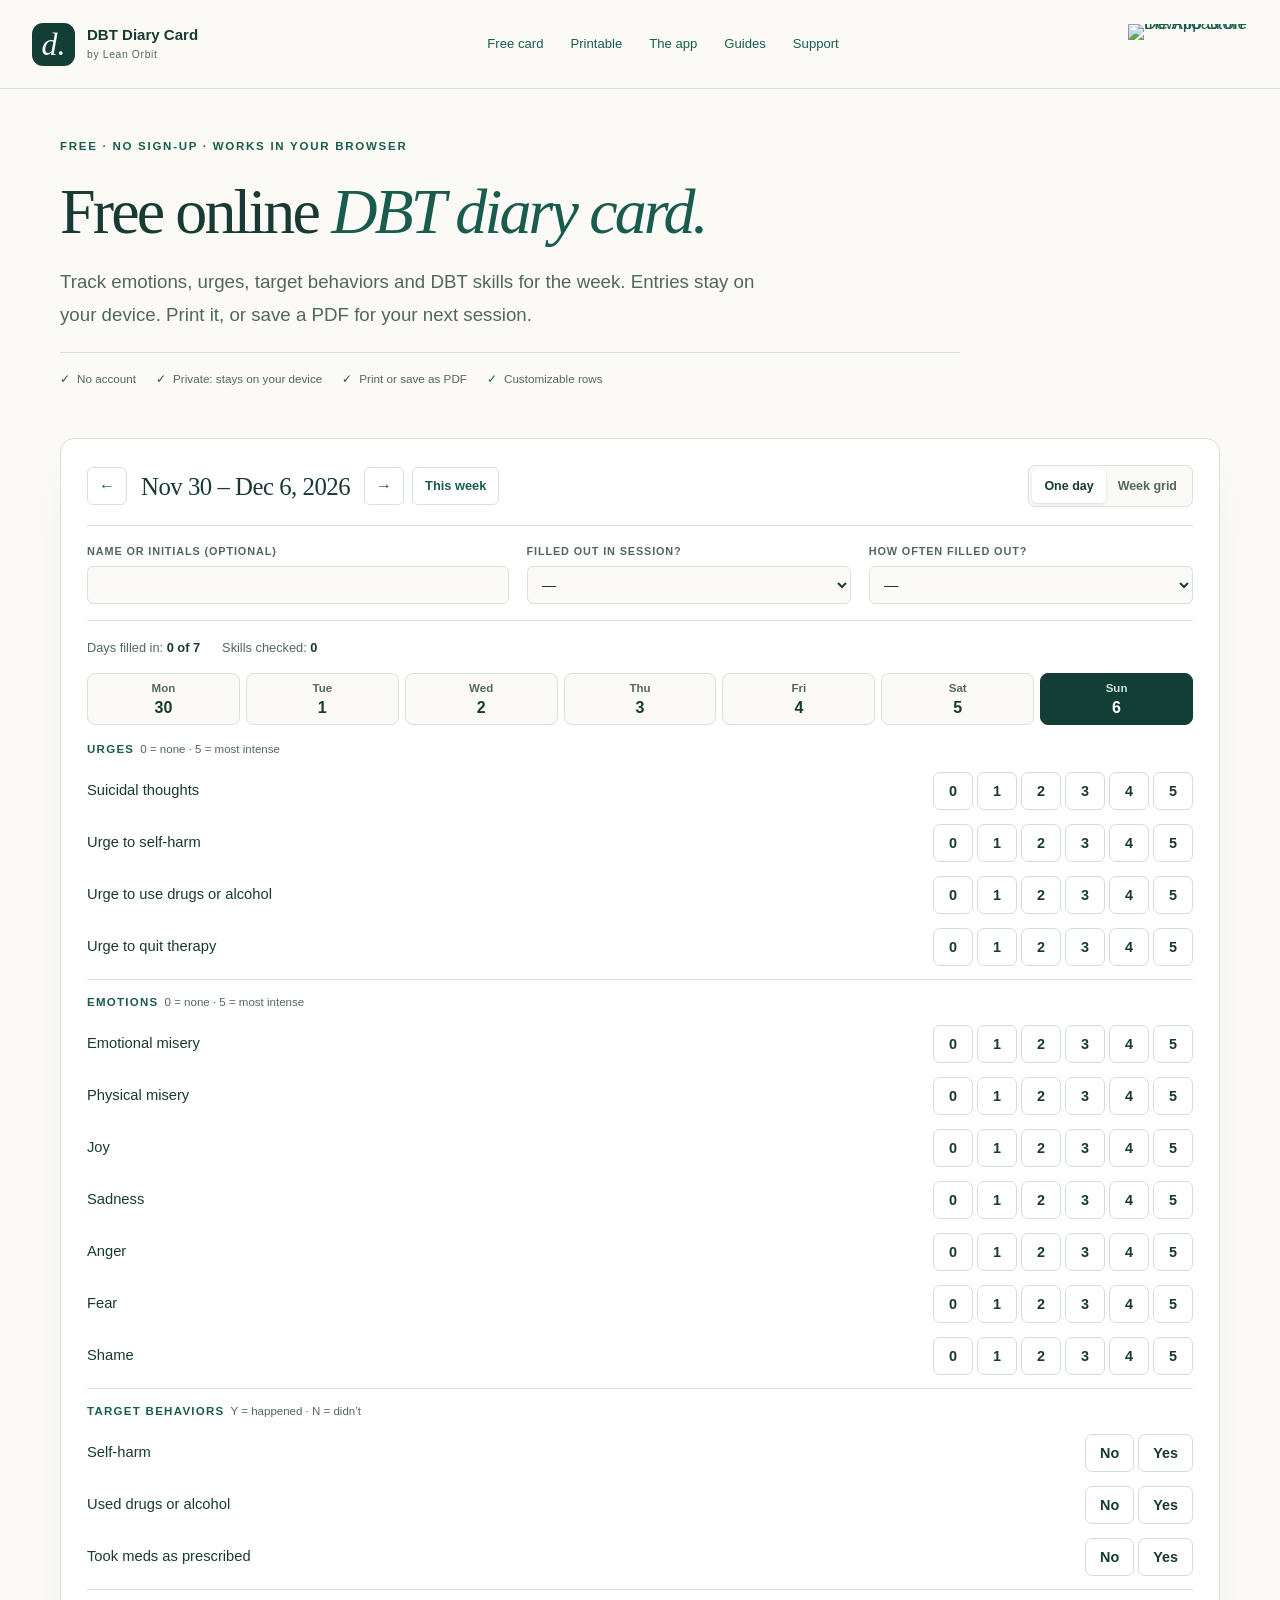
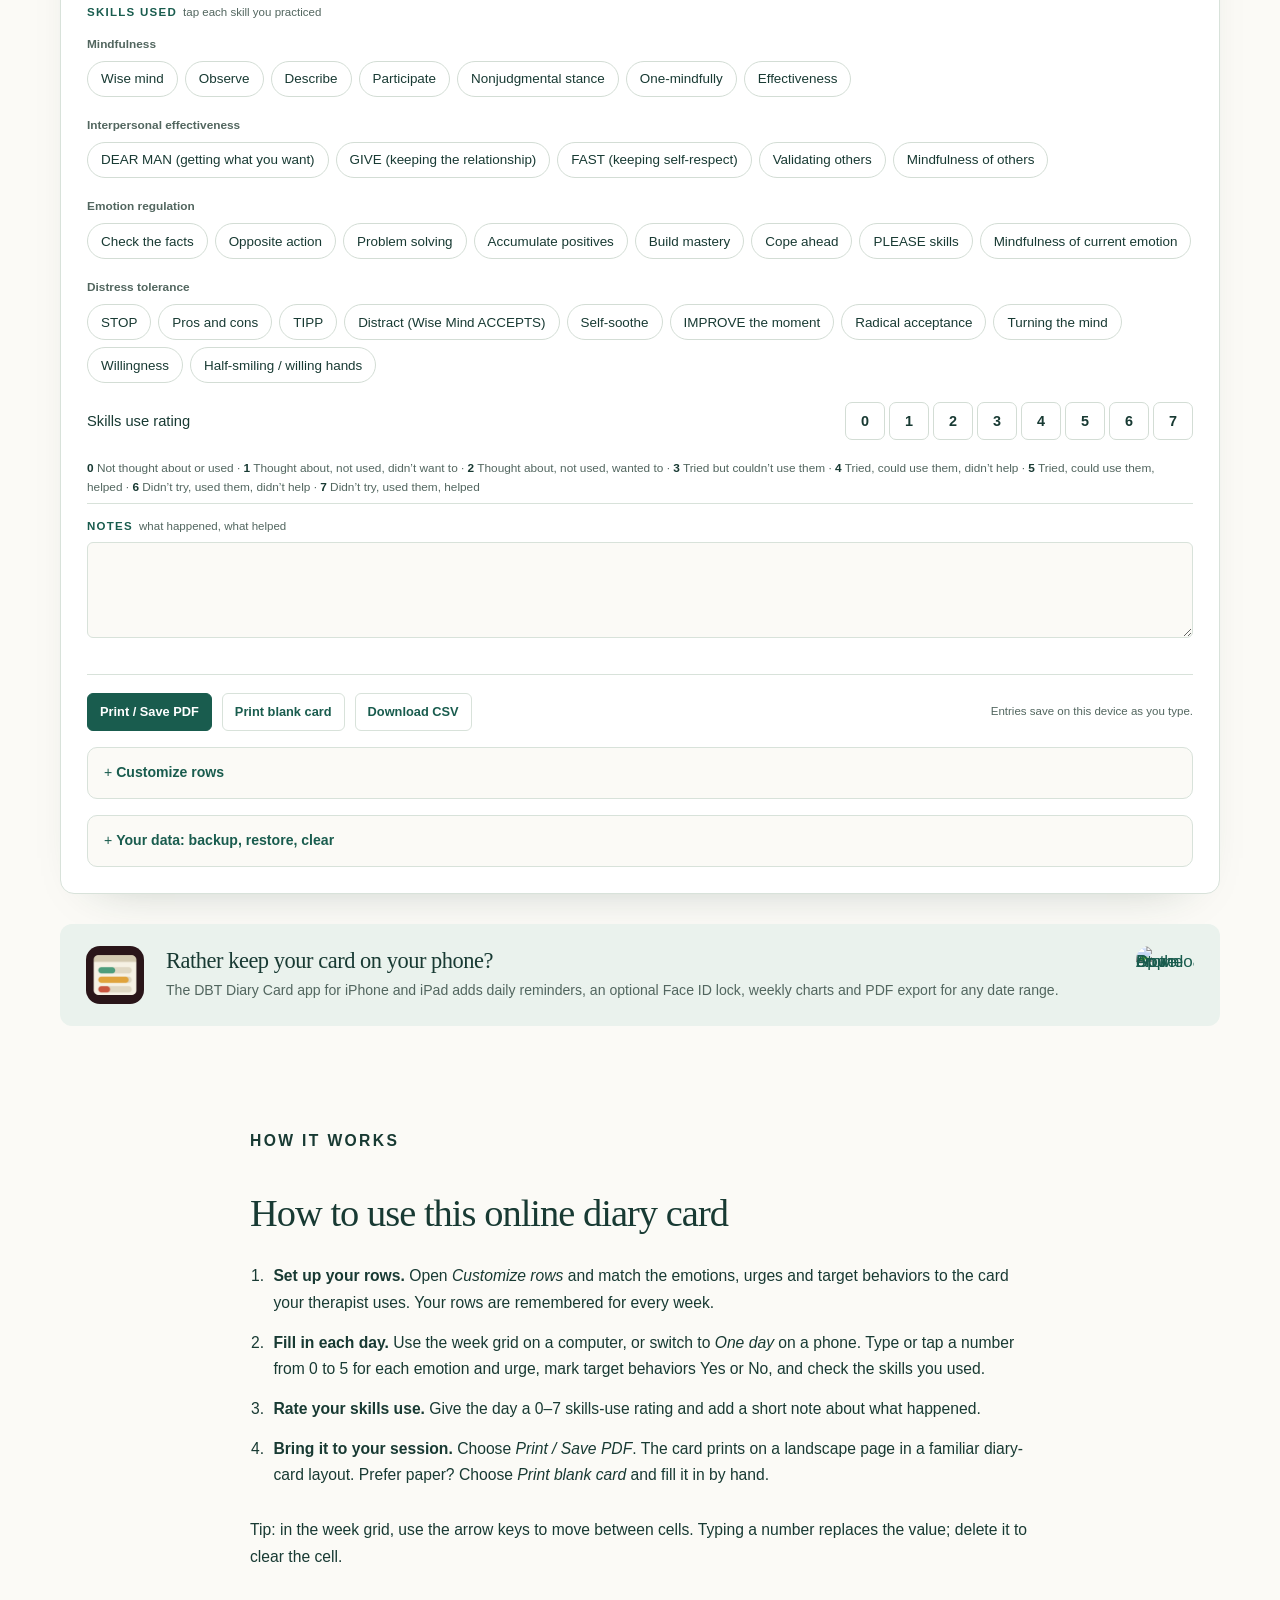
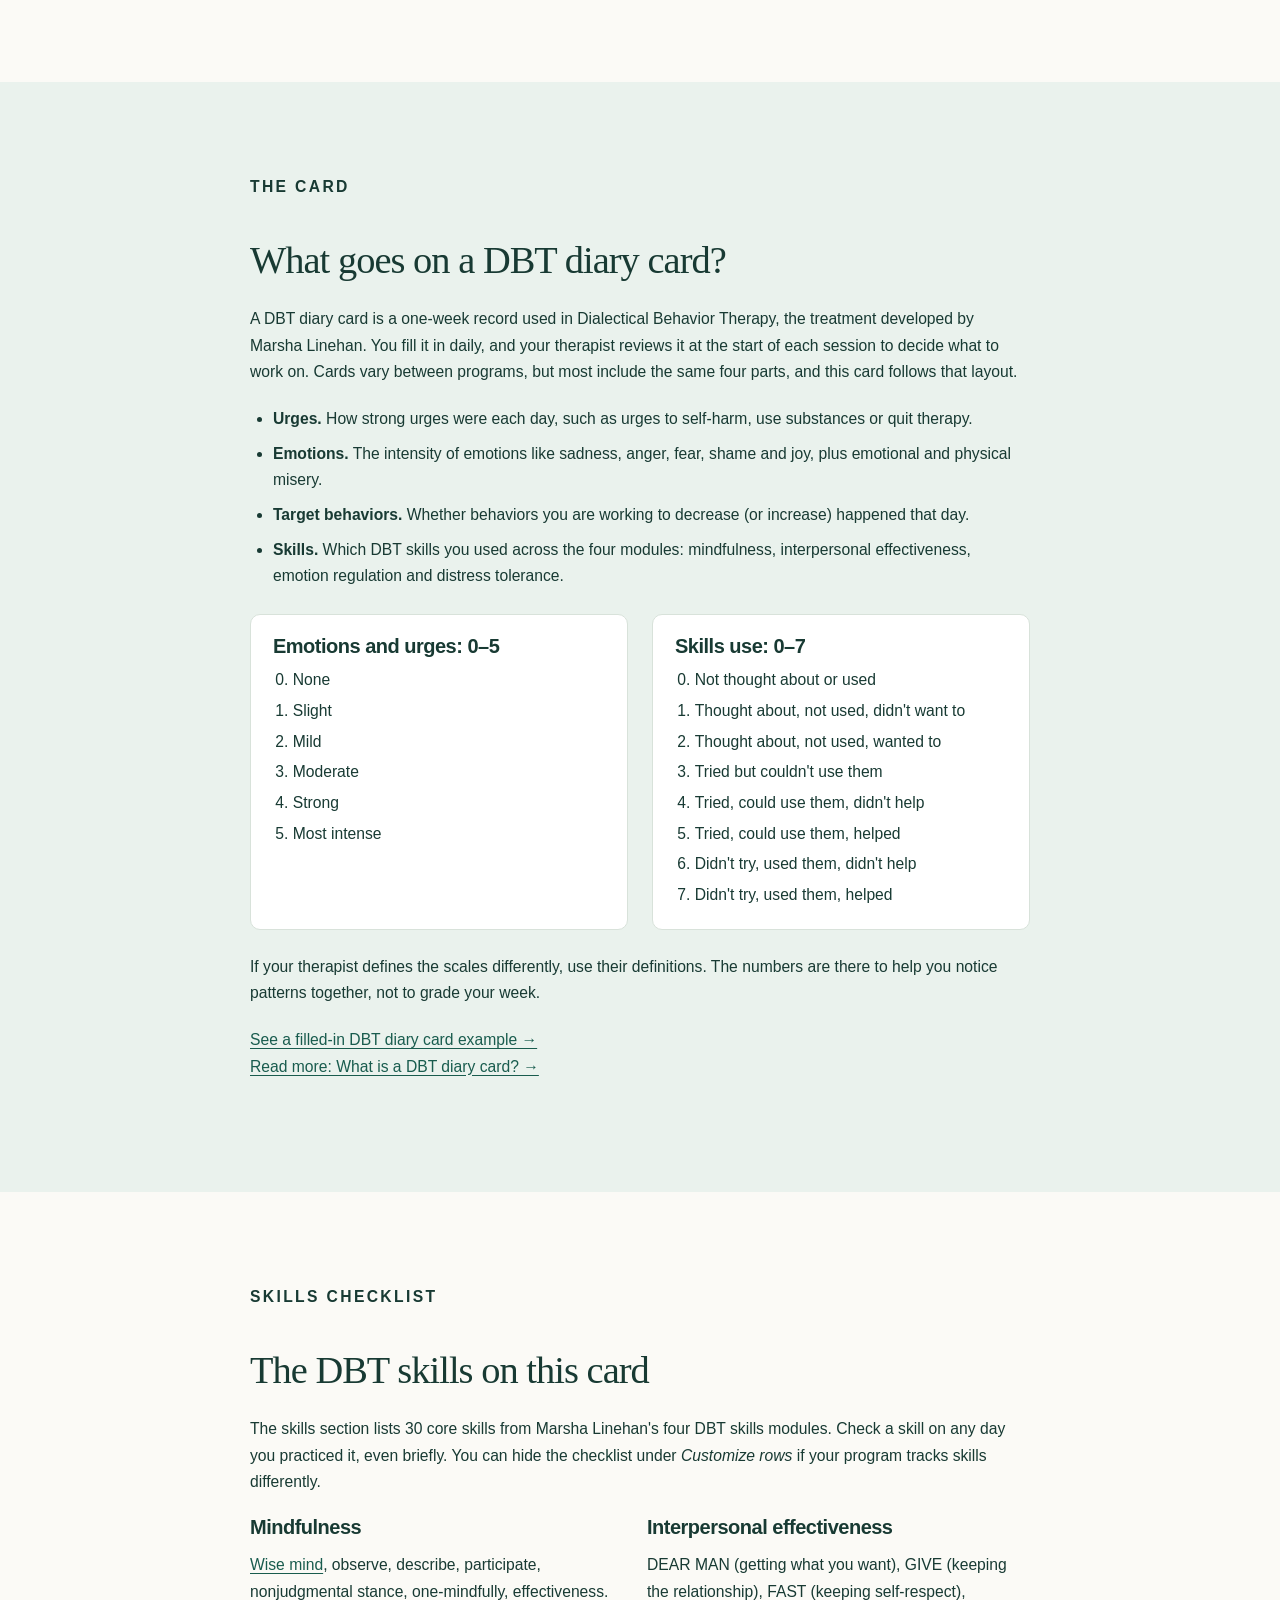
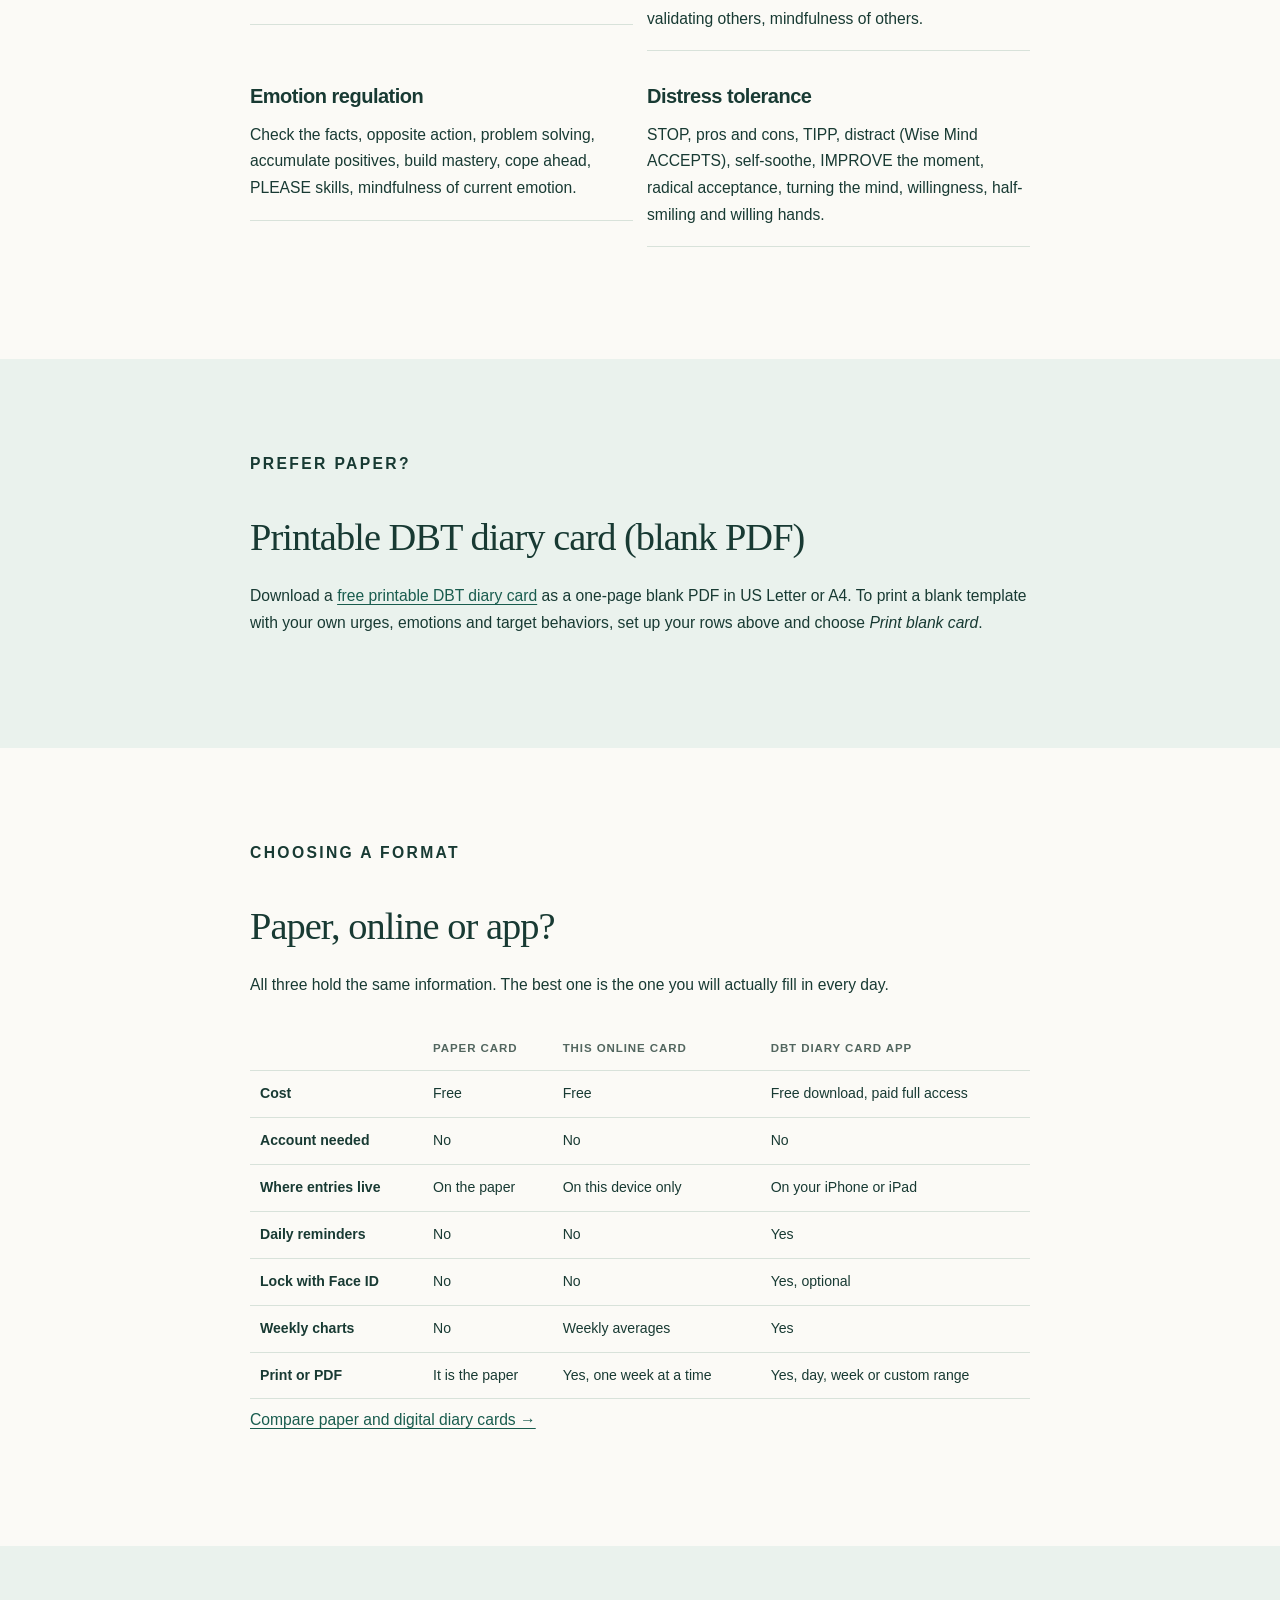
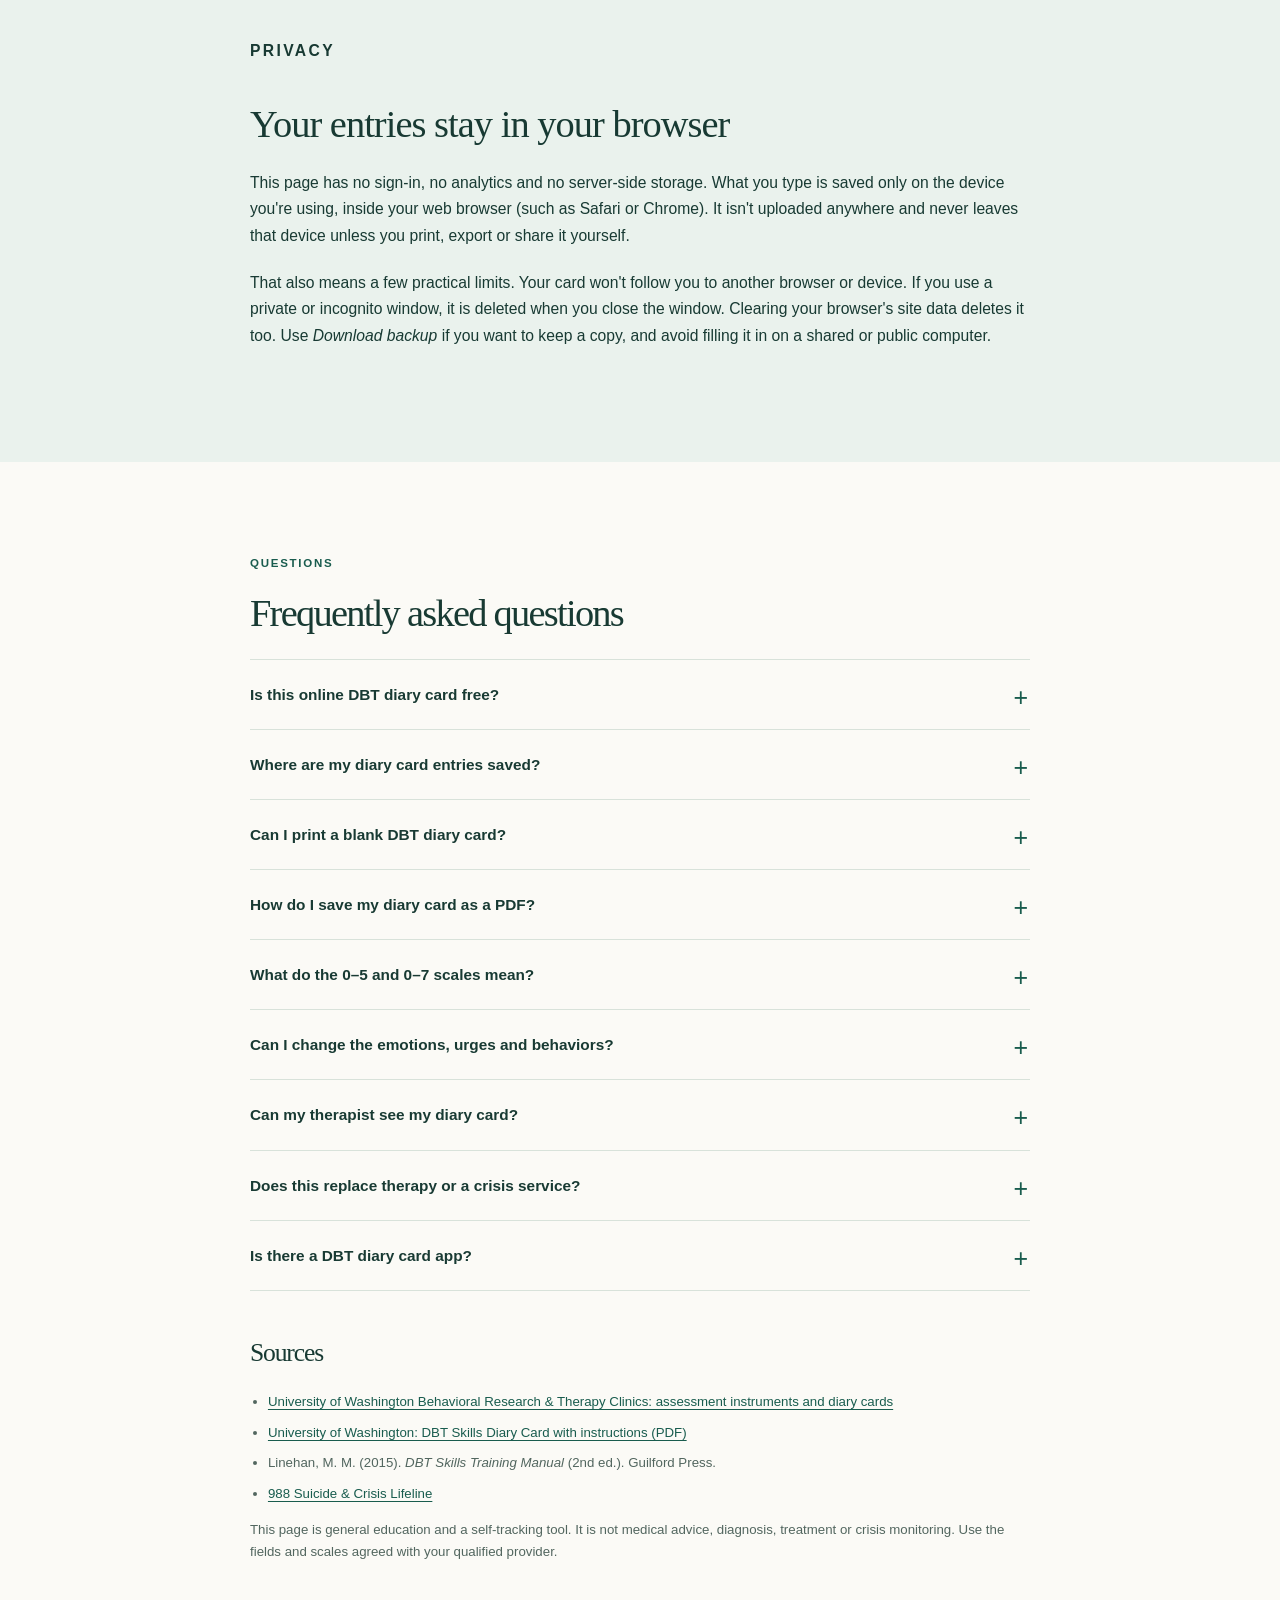
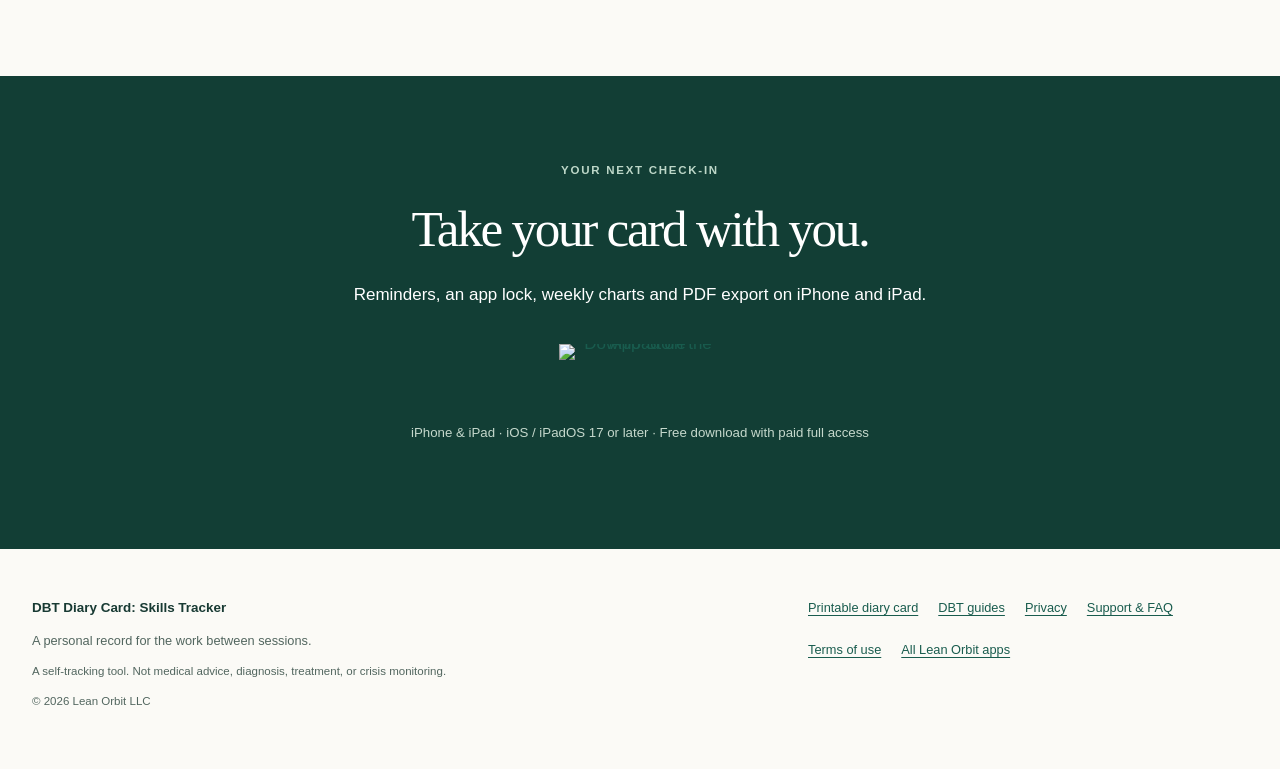
==== commit de649a6d: "Replace App Store buttons with Apple's App Store badge (badge file pending) Header Get the app butto" ====
--- a/index.html
+++ b/index.html
@@ -159,7 +159,7 @@
 <header class="site-header"><nav class="nav-inner" aria-label="Main navigation">
 <a class="brand" href="./"><span class="brand-mark" aria-hidden="true">d.</span><span>DBT Diary Card<span class="brand-sub">by Lean Orbit</span></span></a>
 <div class="nav-links"><a href="./" aria-current="page">Free card</a><a href="/printable-dbt-diary-card/">Printable</a><a href="https://www.leanorbit.app/dbtdailydiary/">The app</a><a href="/blog/">Guides</a><a href="https://www.leanorbit.app/dbtdailydiary/support.html">Support</a></div>
-<a class="nav-download" href="https://apps.apple.com/app/id6759234731">Get the app <span aria-hidden="true">↗</span></a>
+<a class="nav-badge" href="https://apps.apple.com/app/id6759234731"><img src="/app-store-badge.svg" width="120" height="40" alt="Download on the App Store"></a>
 </nav></header>
 <main id="main">
 <section class="wrap dc-hero">
@@ -218,7 +218,7 @@
 <div class="dc-app">
   <img src="icon.png" width="58" height="58" alt="" loading="lazy">
   <div><h2>Rather keep your card on your phone?</h2><p>The DBT Diary Card app for iPhone and iPad adds daily reminders, an optional Face ID lock, weekly charts and PDF export for any date range.</p></div>
-  <a class="button" href="https://apps.apple.com/app/id6759234731">Get the app<span aria-hidden="true"> ↗</span></a>
+  <a class="app-store-badge" href="https://apps.apple.com/app/id6759234731"><img src="/app-store-badge.svg" width="120" height="40" alt="Download on the App Store"></a>
 </div>
 </section>
 
@@ -319,7 +319,7 @@
 <p class="fine">This page is general education and a self-tracking tool. It is not medical advice, diagnosis, treatment or crisis monitoring. Use the fields and scales agreed with your qualified provider.</p>
 </div></section>
 
-<section class="final-cta"><p class="eyebrow">Your next check-in</p><h2>Take your card with you.</h2><p>Reminders, an app lock, weekly charts and PDF export on iPhone and iPad.</p><a class="button" href="https://apps.apple.com/app/id6759234731">Download on the App Store<span aria-hidden="true"> ↗</span></a><p class="fine">iPhone &amp; iPad · iOS / iPadOS 17 or later · Free download with paid full access</p></section>
+<section class="final-cta"><p class="eyebrow">Your next check-in</p><h2>Take your card with you.</h2><p>Reminders, an app lock, weekly charts and PDF export on iPhone and iPad.</p><a class="app-store-badge" href="https://apps.apple.com/app/id6759234731"><img src="/app-store-badge.svg" width="120" height="40" alt="Download on the App Store"></a><p class="fine">iPhone &amp; iPad · iOS / iPadOS 17 or later · Free download with paid full access</p></section>
 </main>
 <footer class="site-footer"><div><a class="footer-brand" href="https://www.leanorbit.app/dbtdailydiary/index.html">DBT Diary Card: Skills Tracker</a><p>A personal record for the work between sessions.</p><p class="fine">A self-tracking tool. Not medical advice, diagnosis, treatment, or crisis monitoring.</p><p class="fine">© 2026 Lean Orbit LLC</p></div><nav aria-label="Footer navigation"><a href="/printable-dbt-diary-card/">Printable diary card</a><a href="/blog/">DBT guides</a><a href="https://www.leanorbit.app/dbtdailydiary/privacy.html">Privacy</a><a href="https://www.leanorbit.app/dbtdailydiary/support.html">Support &amp; FAQ</a><a href="https://www.apple.com/legal/internet-services/itunes/dev/stdeula/">Terms of use</a><a href="https://www.leanorbit.app/products.html">All Lean Orbit apps</a></nav></footer>
 <div id="dc-print" aria-hidden="true"></div>
--- a/site.css
+++ b/site.css
@@ -9,3 +9,4 @@
 
 /* Actual exported sample report */
 .sample-report-wrap{padding-top:64px}.sample-report{display:grid;grid-template-columns:1fr 1.25fr;gap:52px;align-items:center;border:1px solid var(--line);background:#fff;padding:34px;border-radius:12px;clear:both;scroll-margin-top:110px}.sample-report h3{font:34px/1.15 var(--serif);letter-spacing:-.025em}.sample-report-copy>p:not(.eyebrow):not(.fine){font-size:.94rem;color:var(--muted)}.sample-actions{display:flex;align-items:center;flex-wrap:wrap;gap:17px 22px;margin-top:24px}.sample-report-preview{margin:0;min-width:0}.sample-report-preview>a{display:block;border:1px solid var(--line);border-radius:5px;overflow:hidden}.sample-report-preview img{width:100%;height:auto}.sample-report-preview figcaption{font-size:.72rem;line-height:1.6;color:var(--muted);margin-top:13px}.sample-report--article{display:block;margin:34px 0 40px;padding:26px}.article .sample-report--article h2{margin:0 0 18px;font-size:2rem}.sample-report--article .sample-report-preview{margin-top:28px}.sample-report--article .eyebrow{margin-bottom:13px}.article .sample-report--article p:last-child{margin-bottom:0}@media(max-width:900px){.sample-report{grid-template-columns:1fr;gap:28px}}@media(max-width:700px){.sample-report-wrap{padding-top:38px}.sample-report{padding:23px;scroll-margin-top:125px}.sample-report h3{font-size:29px}.sample-actions{gap:17px}.sample-report--article{padding:20px}.article .sample-report--article h2{font-size:1.75rem}}
+.nav-badge,.app-store-badge{display:inline-block;line-height:0;text-decoration:none;flex-shrink:0}.nav-badge img{height:40px;width:auto}.app-store-badge img{height:54px;width:auto}.app-store-badge{margin:8px 0 16px}.dc-app .app-store-badge{margin:0}.final-cta .app-store-badge{margin:12px 0 24px}@media(max-width:700px){.nav-badge img{height:36px}.app-store-badge img{height:48px}}@media print{.nav-badge,.app-store-badge{display:none}}
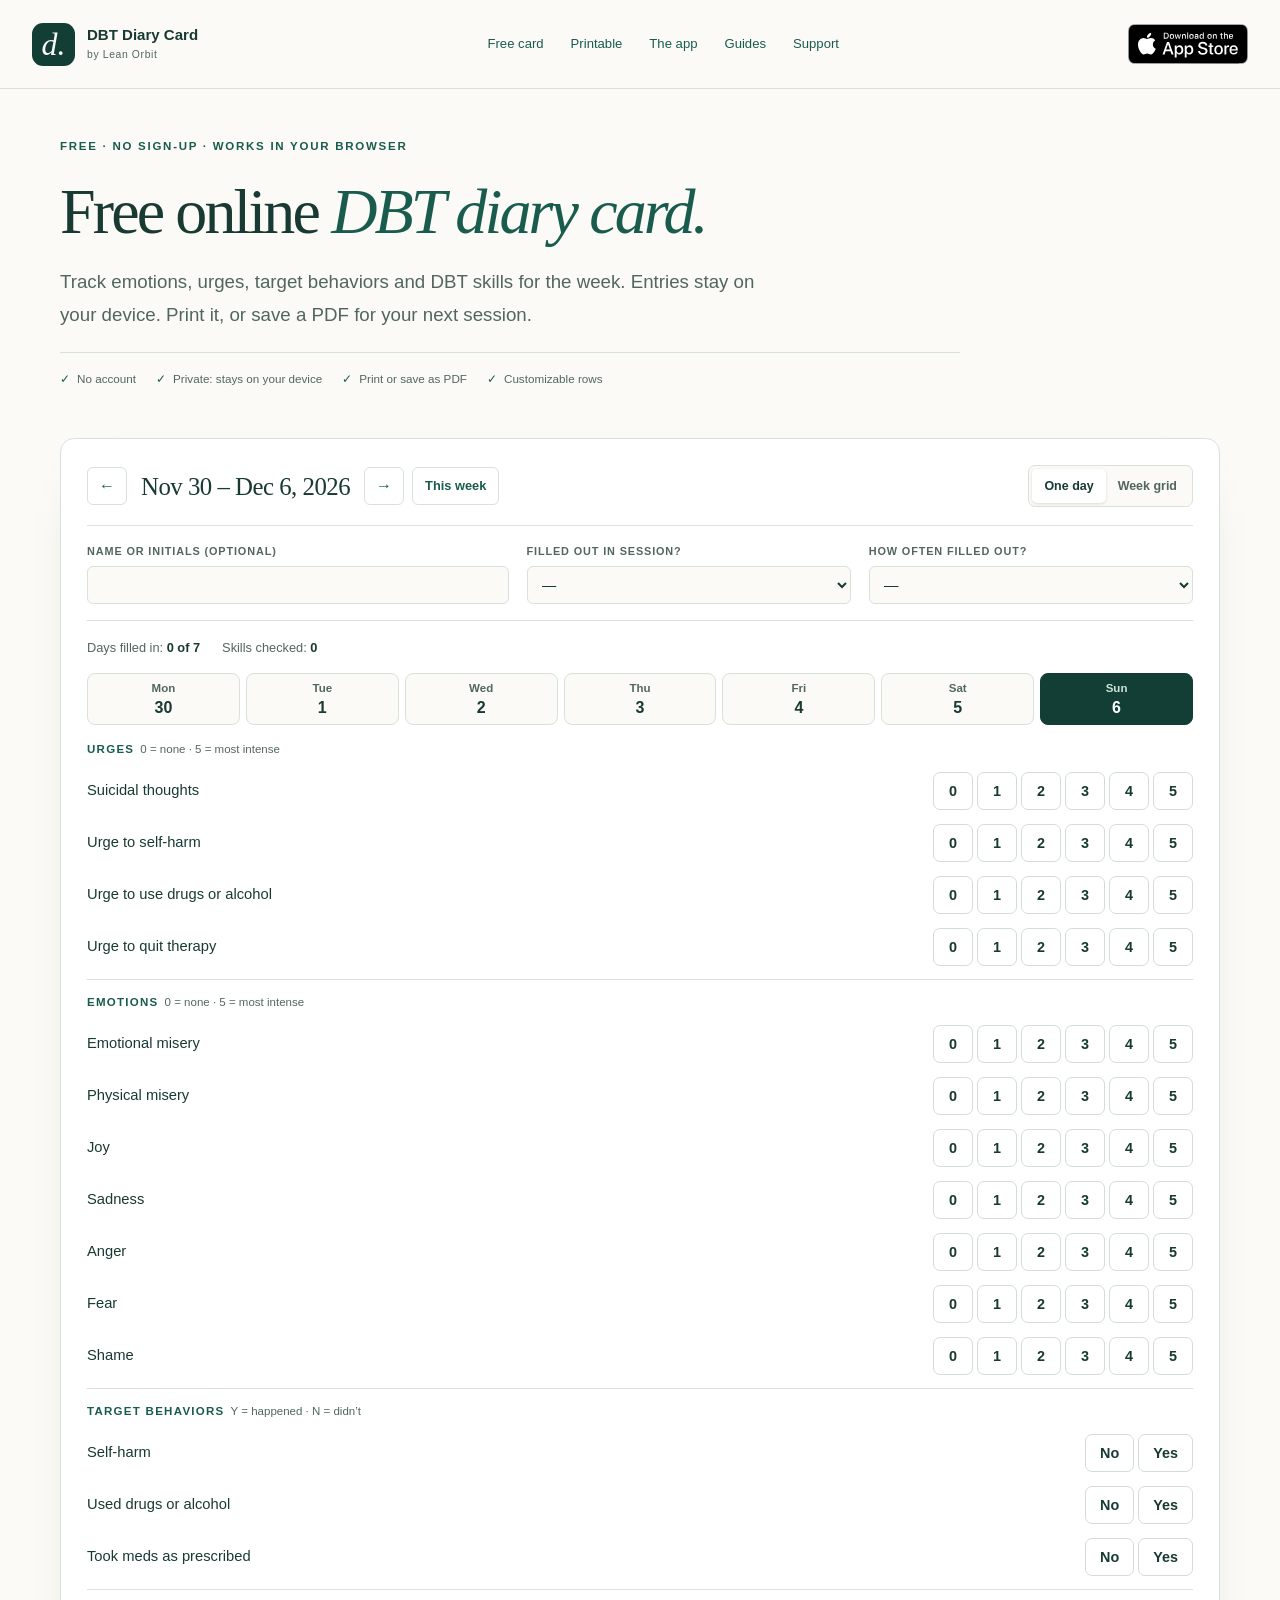
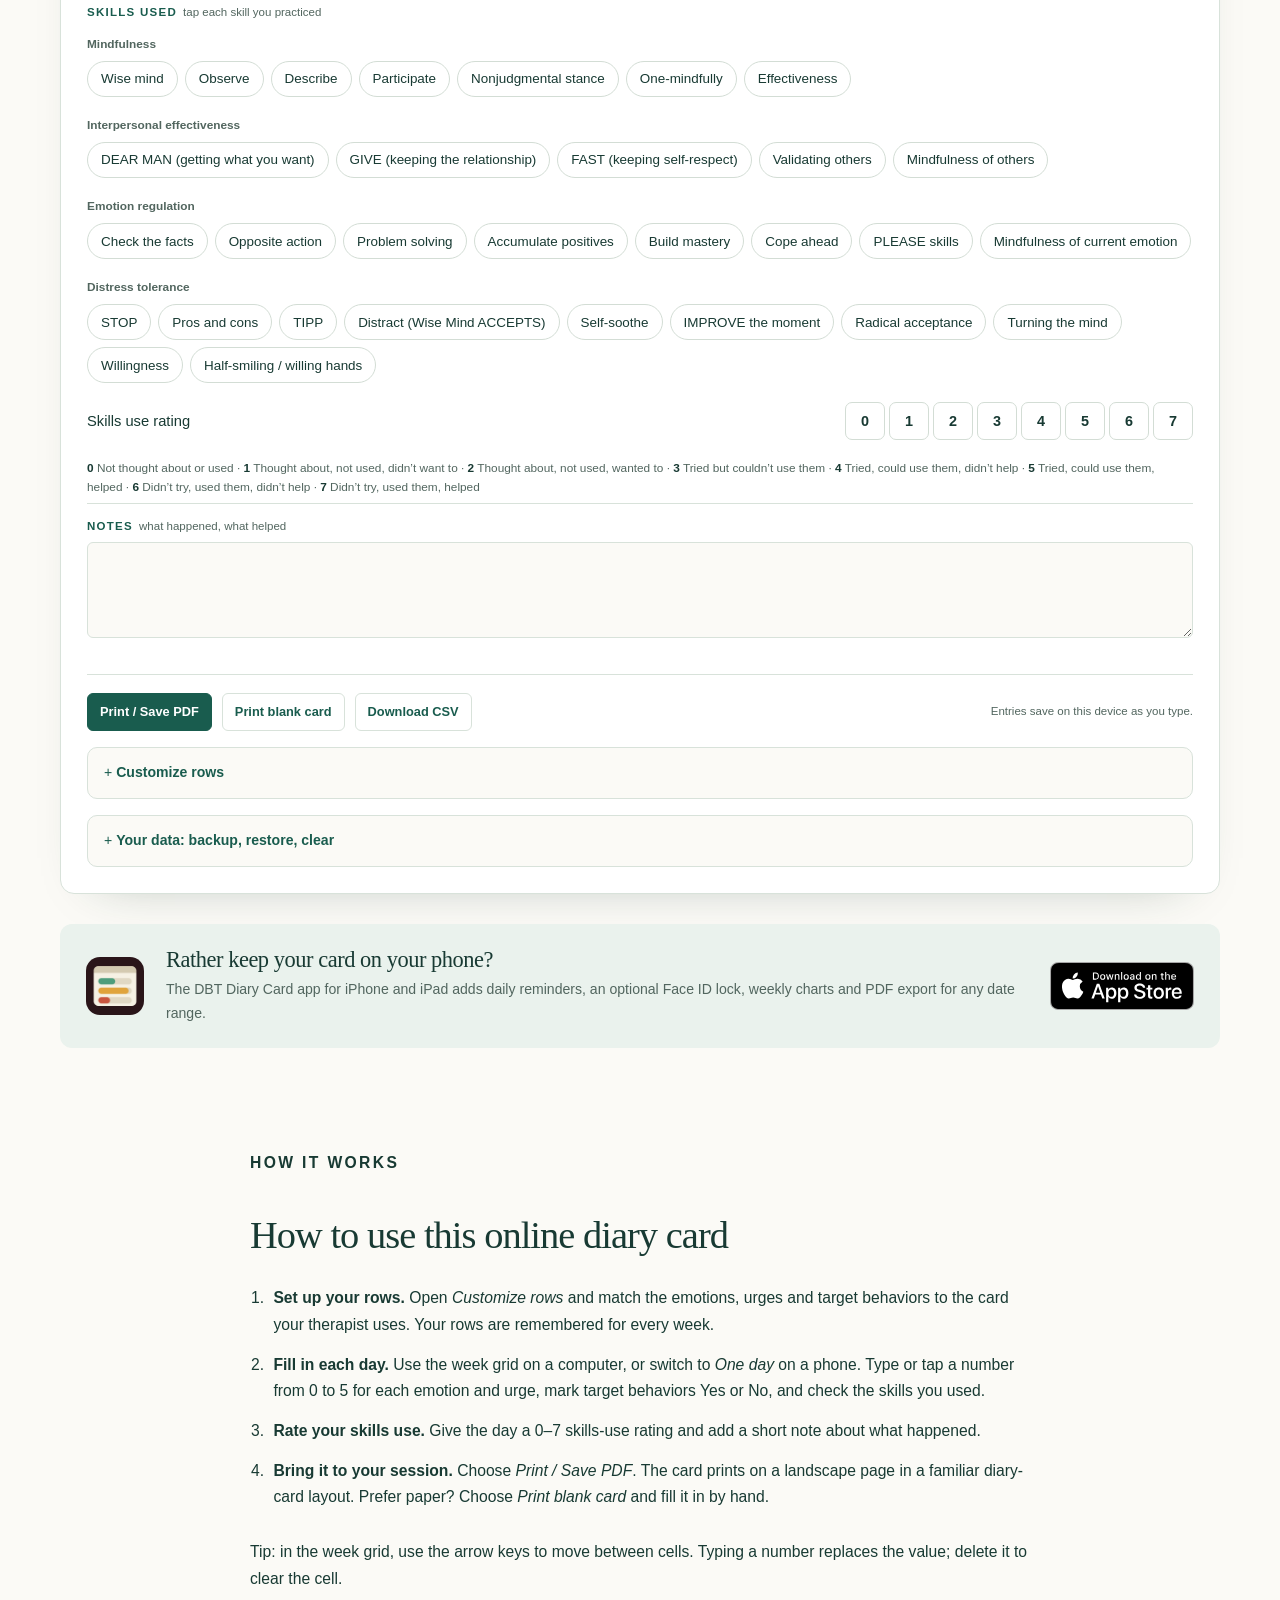
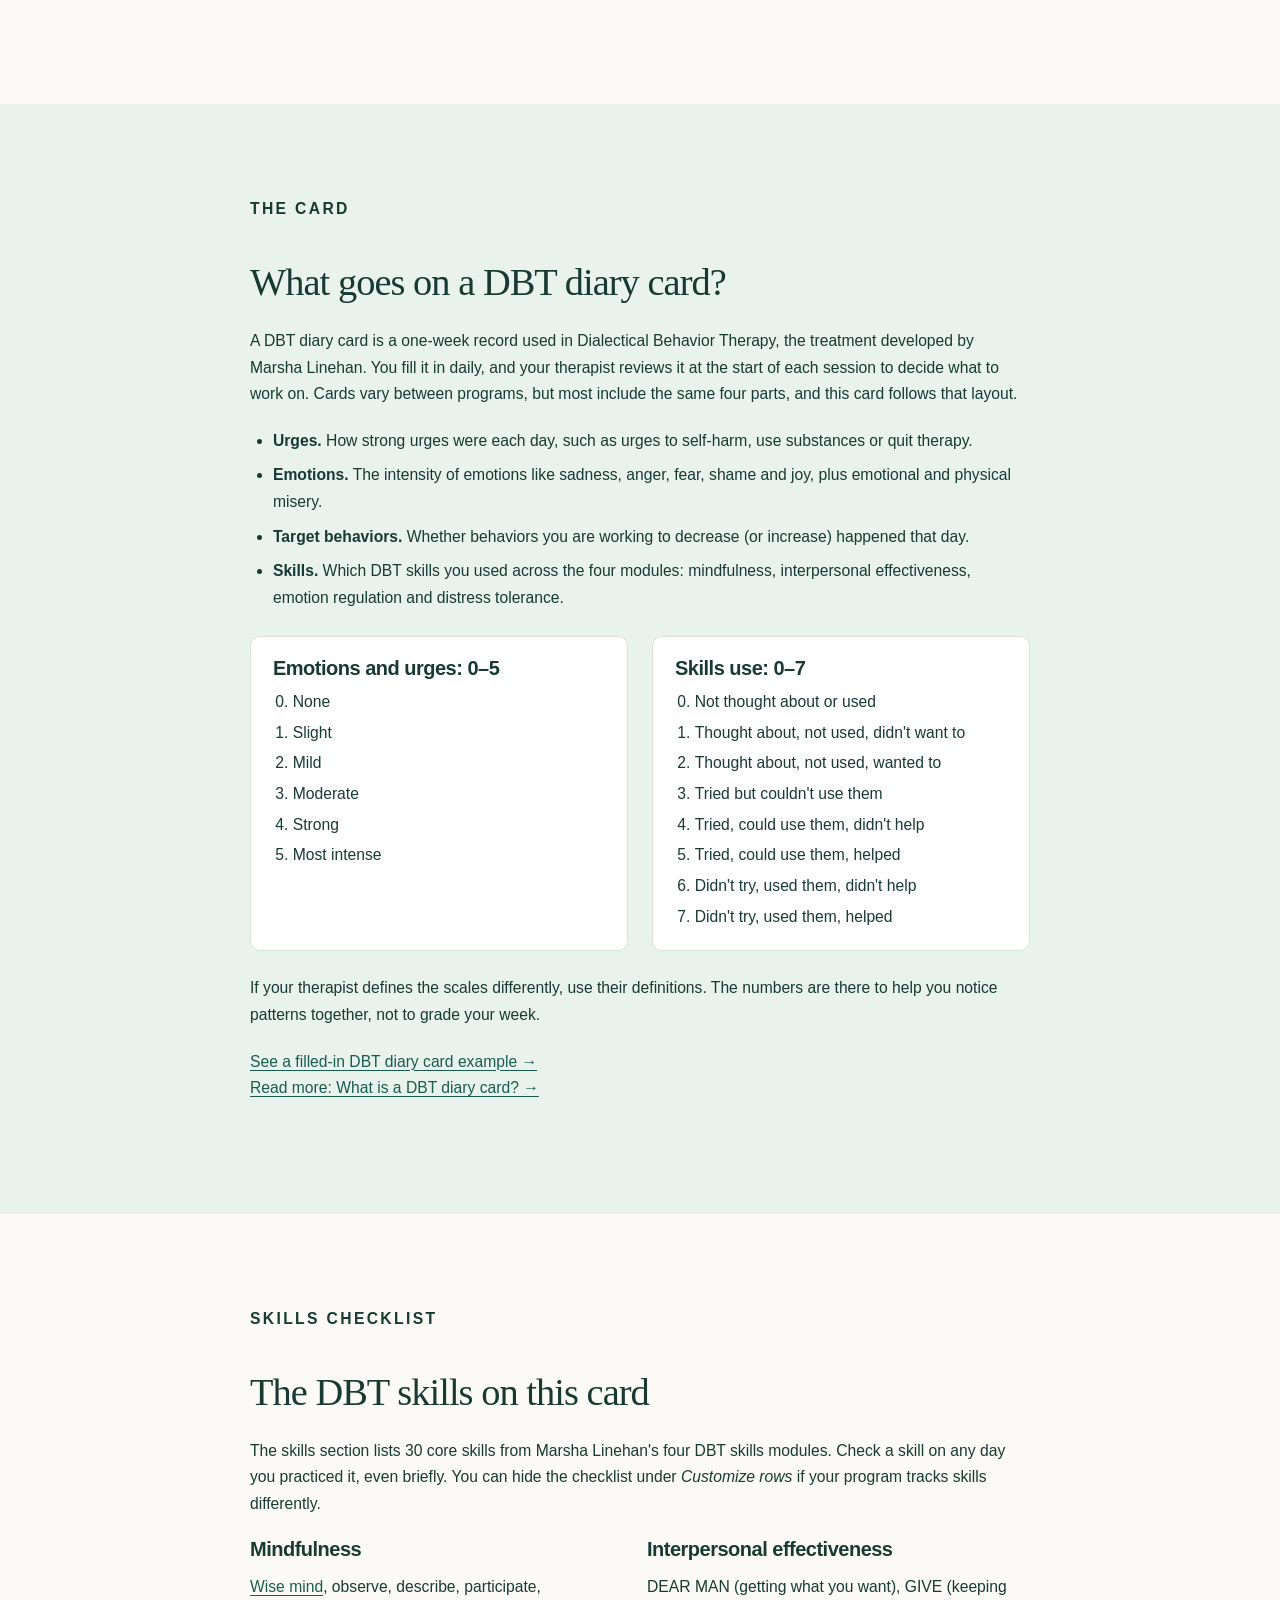
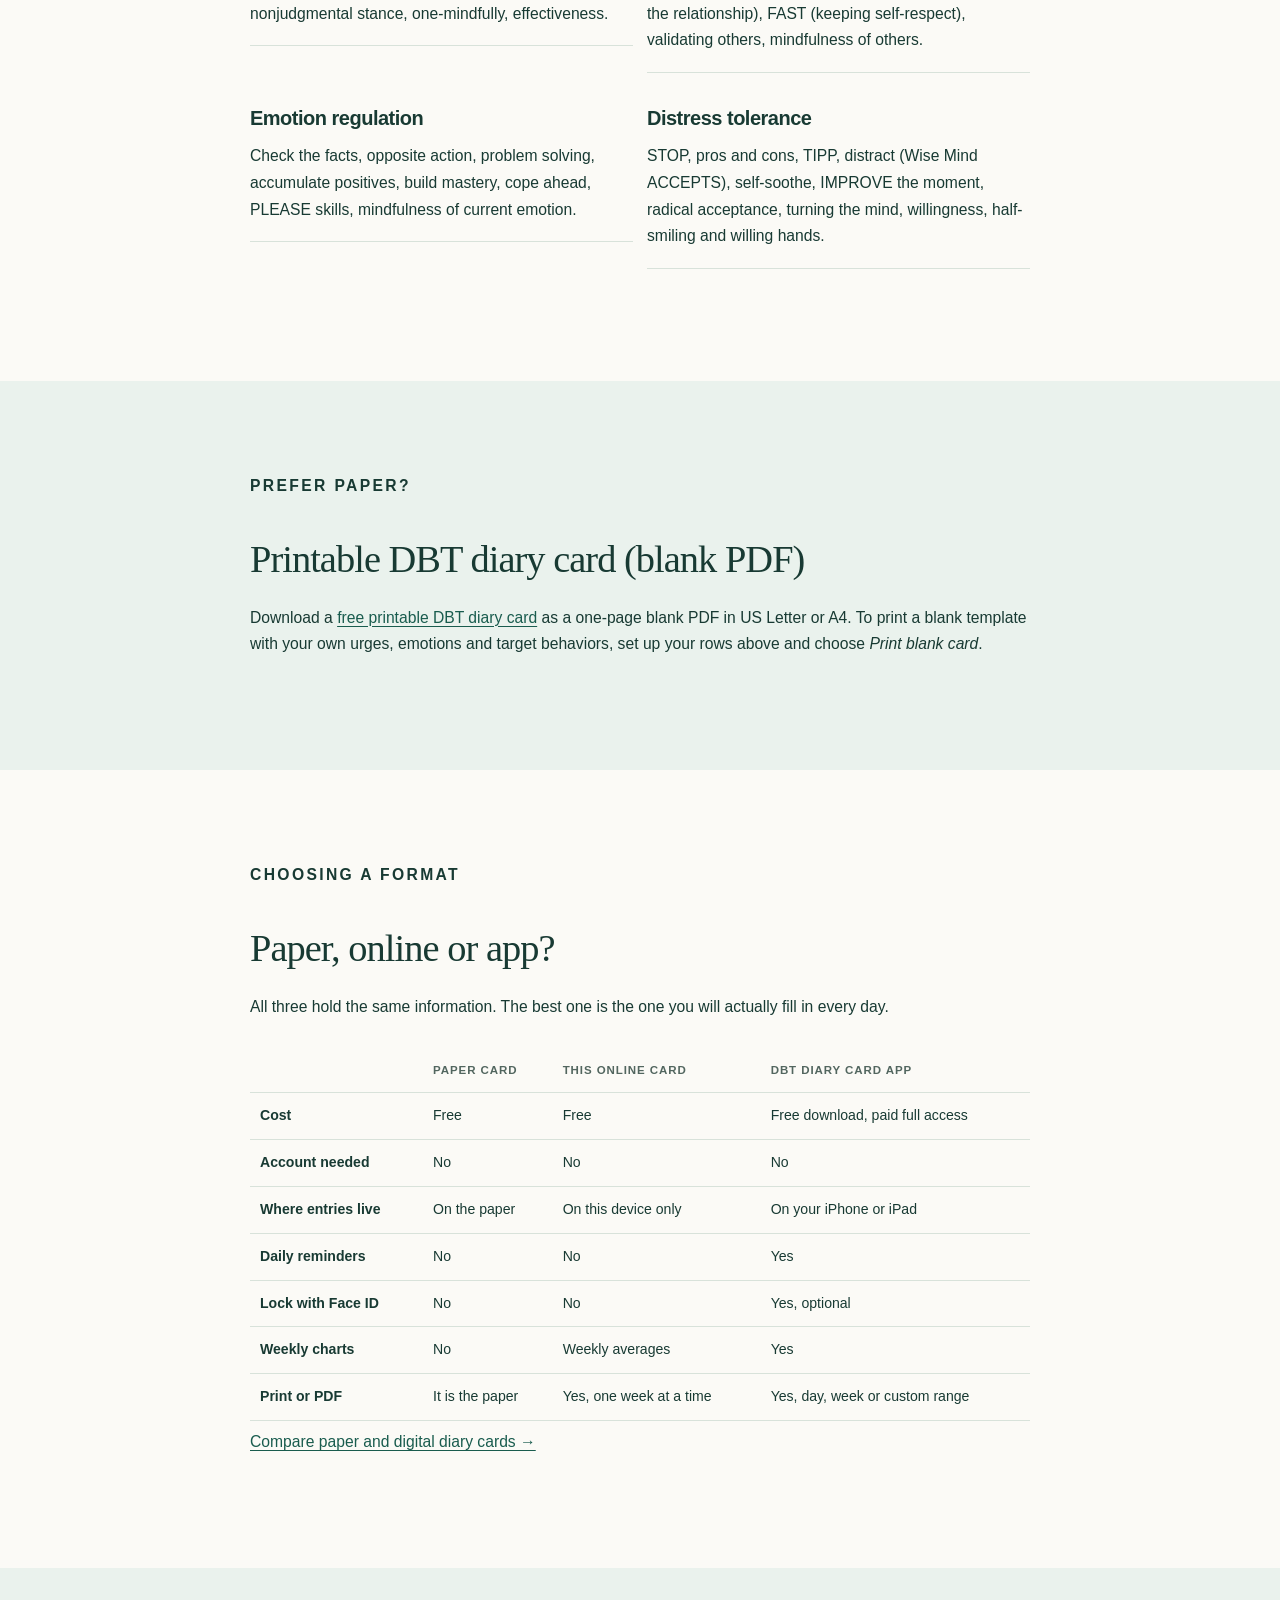
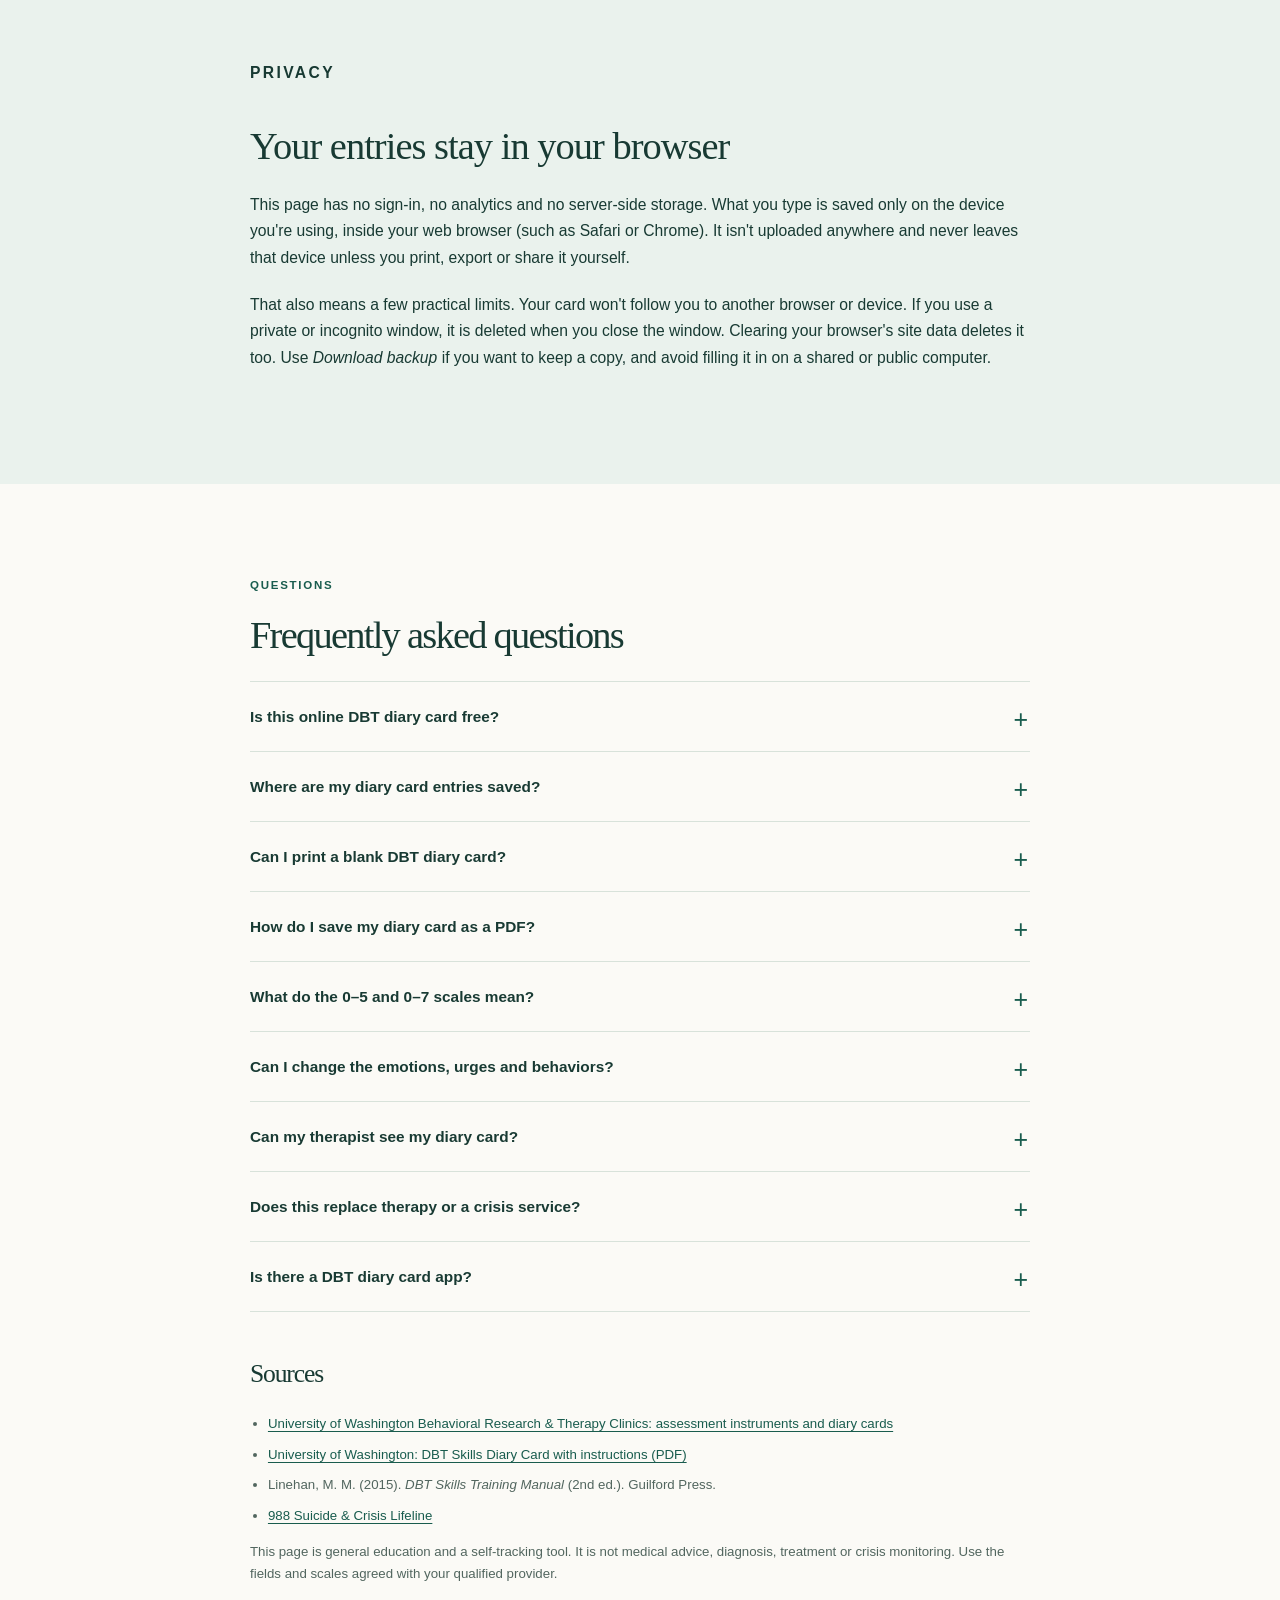
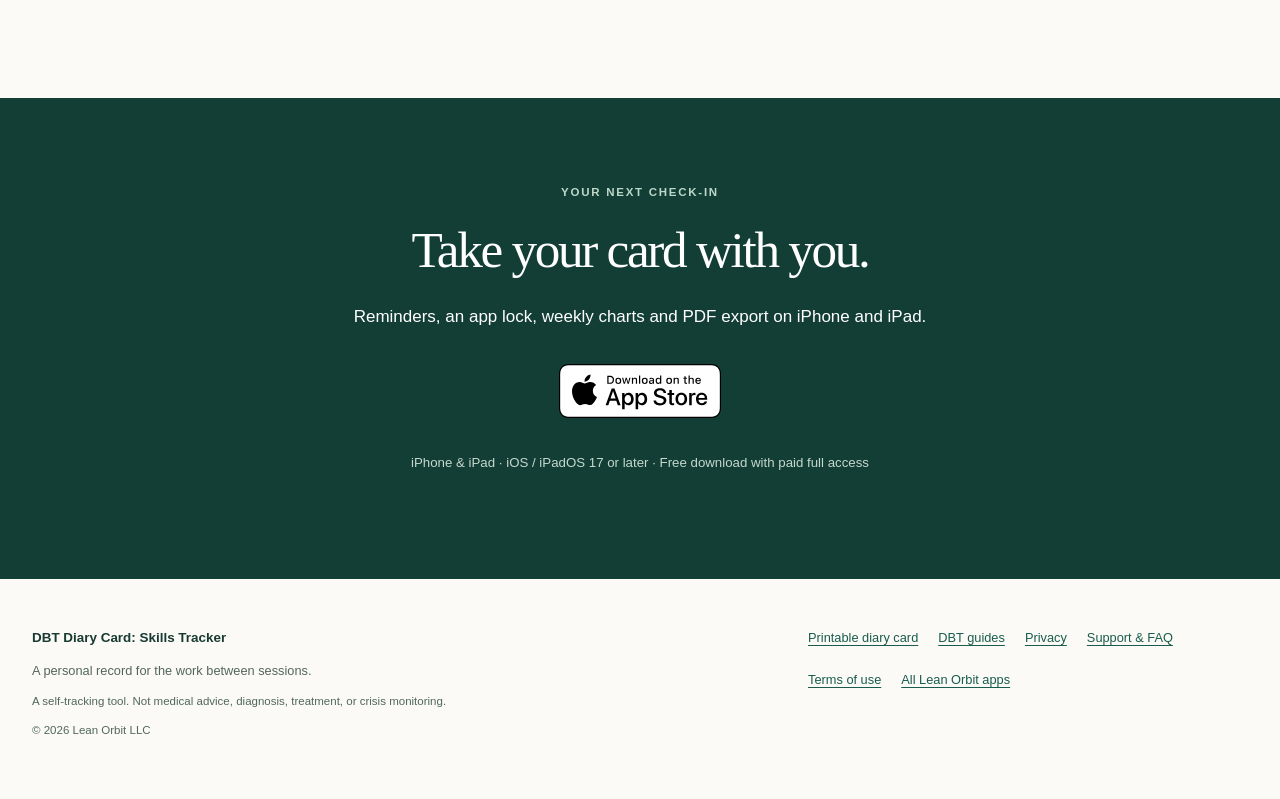
==== commit 4c22bc75: "Add Apple's official App Store badges and fix app band sizing Co-Authored-By: Claude Opus 5.5 <norep" ====
--- a/index.html
+++ b/index.html
@@ -319,7 +319,7 @@
 <p class="fine">This page is general education and a self-tracking tool. It is not medical advice, diagnosis, treatment or crisis monitoring. Use the fields and scales agreed with your qualified provider.</p>
 </div></section>
 
-<section class="final-cta"><p class="eyebrow">Your next check-in</p><h2>Take your card with you.</h2><p>Reminders, an app lock, weekly charts and PDF export on iPhone and iPad.</p><a class="app-store-badge" href="https://apps.apple.com/app/id6759234731"><img src="/app-store-badge.svg" width="120" height="40" alt="Download on the App Store"></a><p class="fine">iPhone &amp; iPad · iOS / iPadOS 17 or later · Free download with paid full access</p></section>
+<section class="final-cta"><p class="eyebrow">Your next check-in</p><h2>Take your card with you.</h2><p>Reminders, an app lock, weekly charts and PDF export on iPhone and iPad.</p><a class="app-store-badge" href="https://apps.apple.com/app/id6759234731"><img src="/app-store-badge-white.svg" width="120" height="40" alt="Download on the App Store"></a><p class="fine">iPhone &amp; iPad · iOS / iPadOS 17 or later · Free download with paid full access</p></section>
 </main>
 <footer class="site-footer"><div><a class="footer-brand" href="https://www.leanorbit.app/dbtdailydiary/index.html">DBT Diary Card: Skills Tracker</a><p>A personal record for the work between sessions.</p><p class="fine">A self-tracking tool. Not medical advice, diagnosis, treatment, or crisis monitoring.</p><p class="fine">© 2026 Lean Orbit LLC</p></div><nav aria-label="Footer navigation"><a href="/printable-dbt-diary-card/">Printable diary card</a><a href="/blog/">DBT guides</a><a href="https://www.leanorbit.app/dbtdailydiary/privacy.html">Privacy</a><a href="https://www.leanorbit.app/dbtdailydiary/support.html">Support &amp; FAQ</a><a href="https://www.apple.com/legal/internet-services/itunes/dev/stdeula/">Terms of use</a><a href="https://www.leanorbit.app/products.html">All Lean Orbit apps</a></nav></footer>
 <div id="dc-print" aria-hidden="true"></div>
--- a/site.css
+++ b/site.css
@@ -10,3 +10,4 @@
 /* Actual exported sample report */
 .sample-report-wrap{padding-top:64px}.sample-report{display:grid;grid-template-columns:1fr 1.25fr;gap:52px;align-items:center;border:1px solid var(--line);background:#fff;padding:34px;border-radius:12px;clear:both;scroll-margin-top:110px}.sample-report h3{font:34px/1.15 var(--serif);letter-spacing:-.025em}.sample-report-copy>p:not(.eyebrow):not(.fine){font-size:.94rem;color:var(--muted)}.sample-actions{display:flex;align-items:center;flex-wrap:wrap;gap:17px 22px;margin-top:24px}.sample-report-preview{margin:0;min-width:0}.sample-report-preview>a{display:block;border:1px solid var(--line);border-radius:5px;overflow:hidden}.sample-report-preview img{width:100%;height:auto}.sample-report-preview figcaption{font-size:.72rem;line-height:1.6;color:var(--muted);margin-top:13px}.sample-report--article{display:block;margin:34px 0 40px;padding:26px}.article .sample-report--article h2{margin:0 0 18px;font-size:2rem}.sample-report--article .sample-report-preview{margin-top:28px}.sample-report--article .eyebrow{margin-bottom:13px}.article .sample-report--article p:last-child{margin-bottom:0}@media(max-width:900px){.sample-report{grid-template-columns:1fr;gap:28px}}@media(max-width:700px){.sample-report-wrap{padding-top:38px}.sample-report{padding:23px;scroll-margin-top:125px}.sample-report h3{font-size:29px}.sample-actions{gap:17px}.sample-report--article{padding:20px}.article .sample-report--article h2{font-size:1.75rem}}
 .nav-badge,.app-store-badge{display:inline-block;line-height:0;text-decoration:none;flex-shrink:0}.nav-badge img{height:40px;width:auto}.app-store-badge img{height:54px;width:auto}.app-store-badge{margin:8px 0 16px}.dc-app .app-store-badge{margin:0}.final-cta .app-store-badge{margin:12px 0 24px}@media(max-width:700px){.nav-badge img{height:36px}.app-store-badge img{height:48px}}@media print{.nav-badge,.app-store-badge{display:none}}
+.dc-app .app-store-badge img{display:block;width:auto;height:48px;border-radius:0}@media(max-width:700px){.dc-app .app-store-badge img{height:48px}}
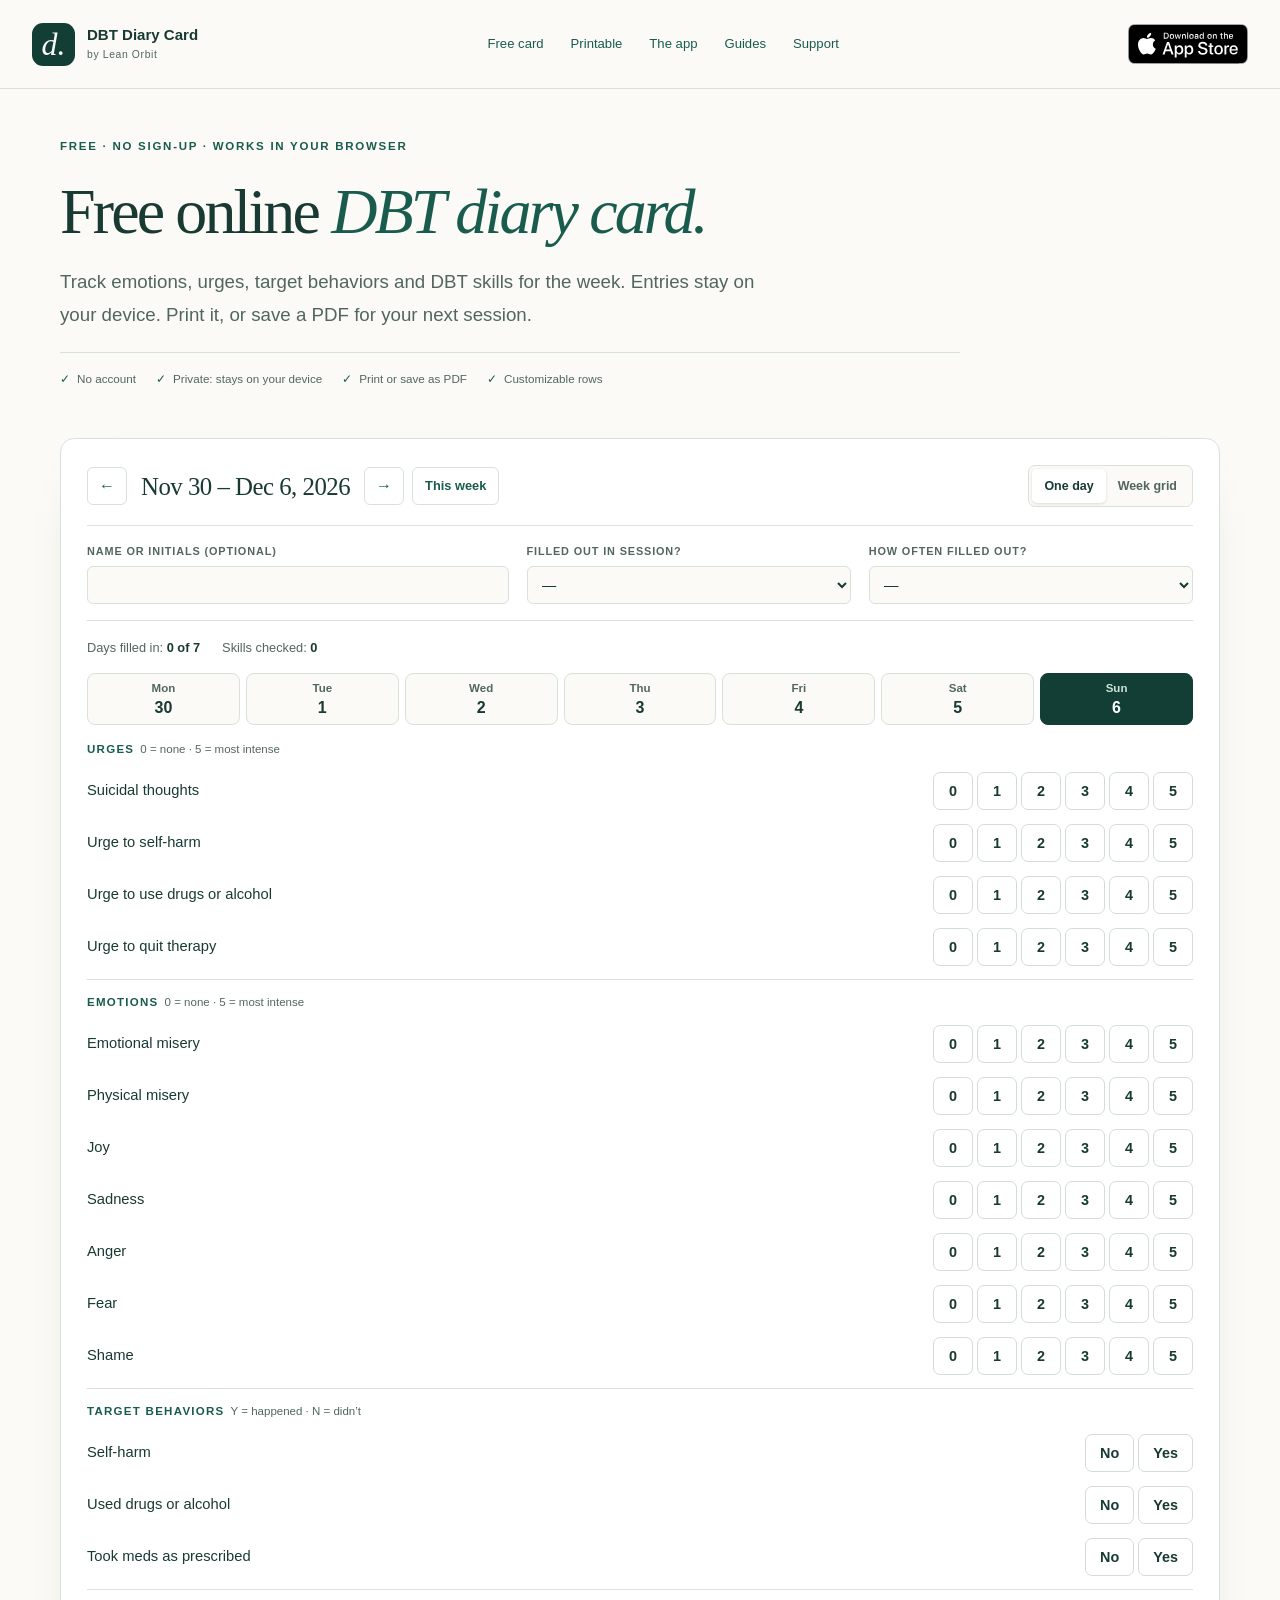
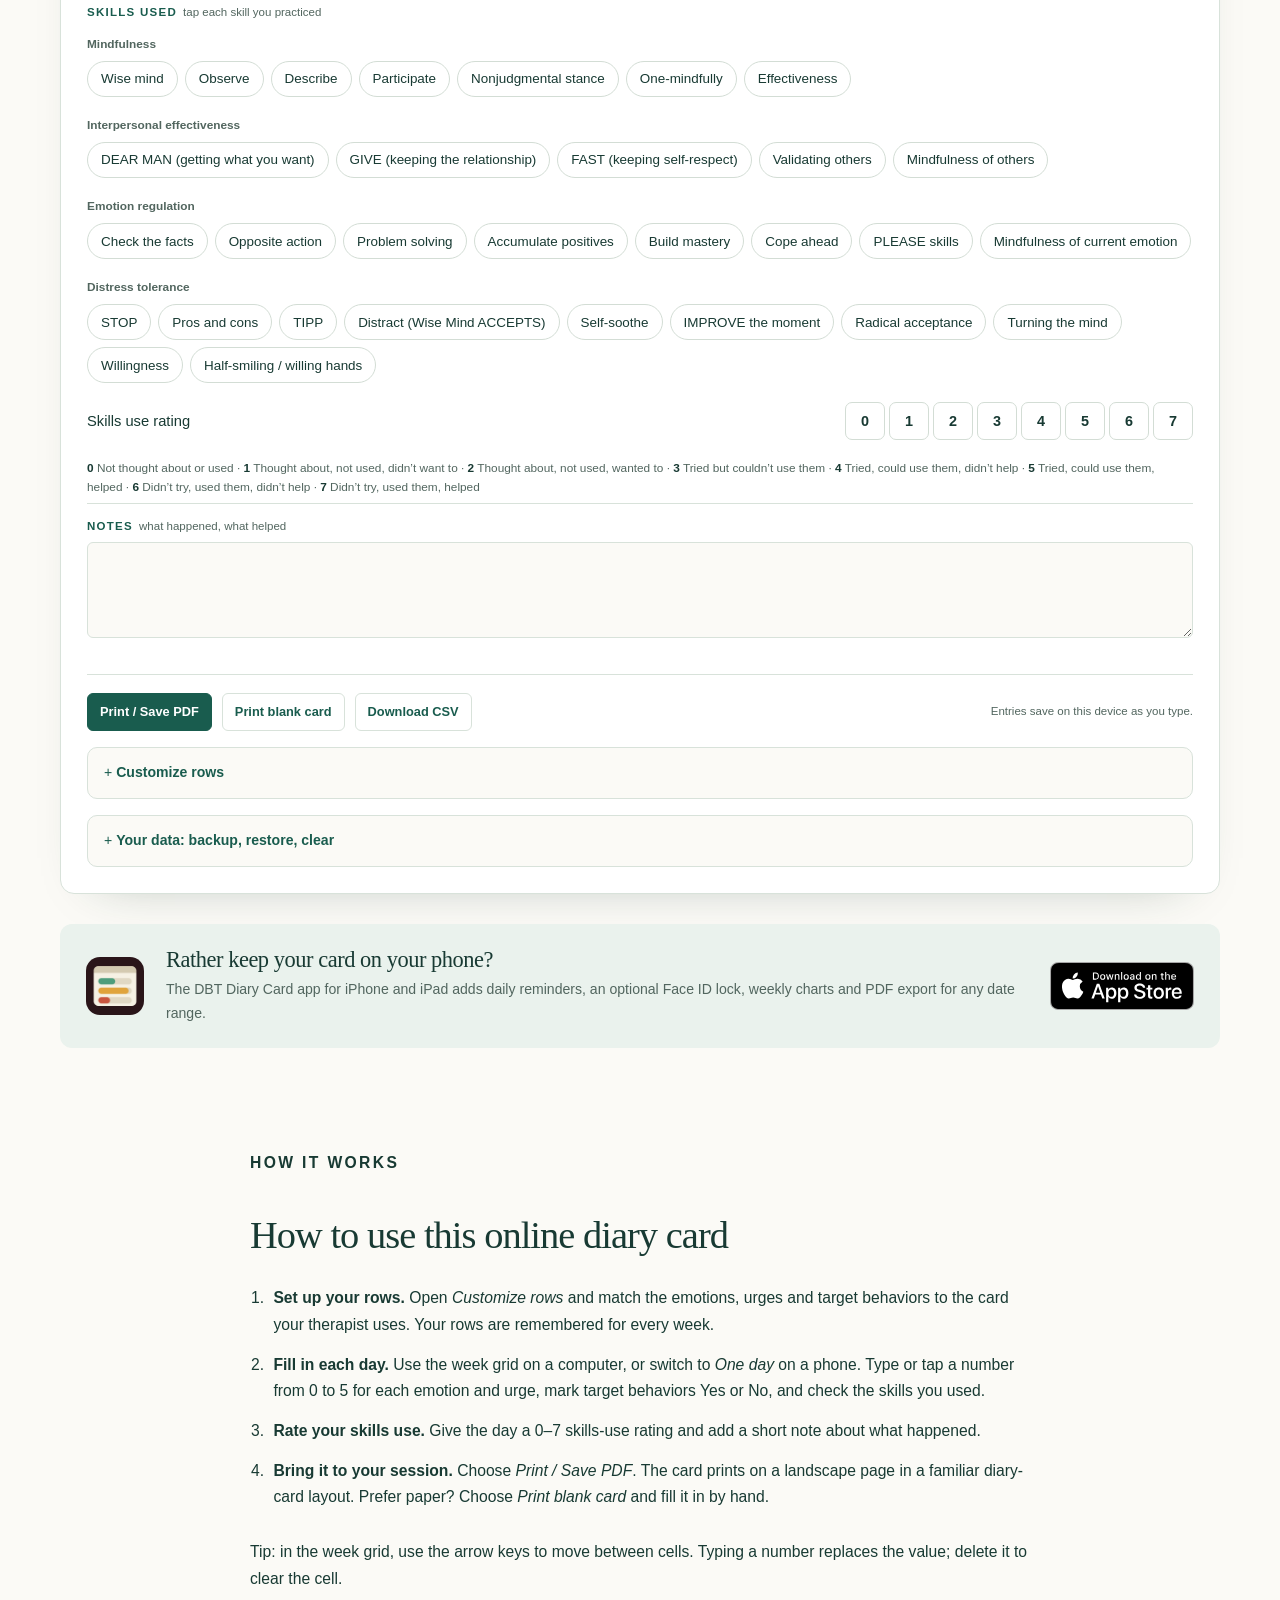
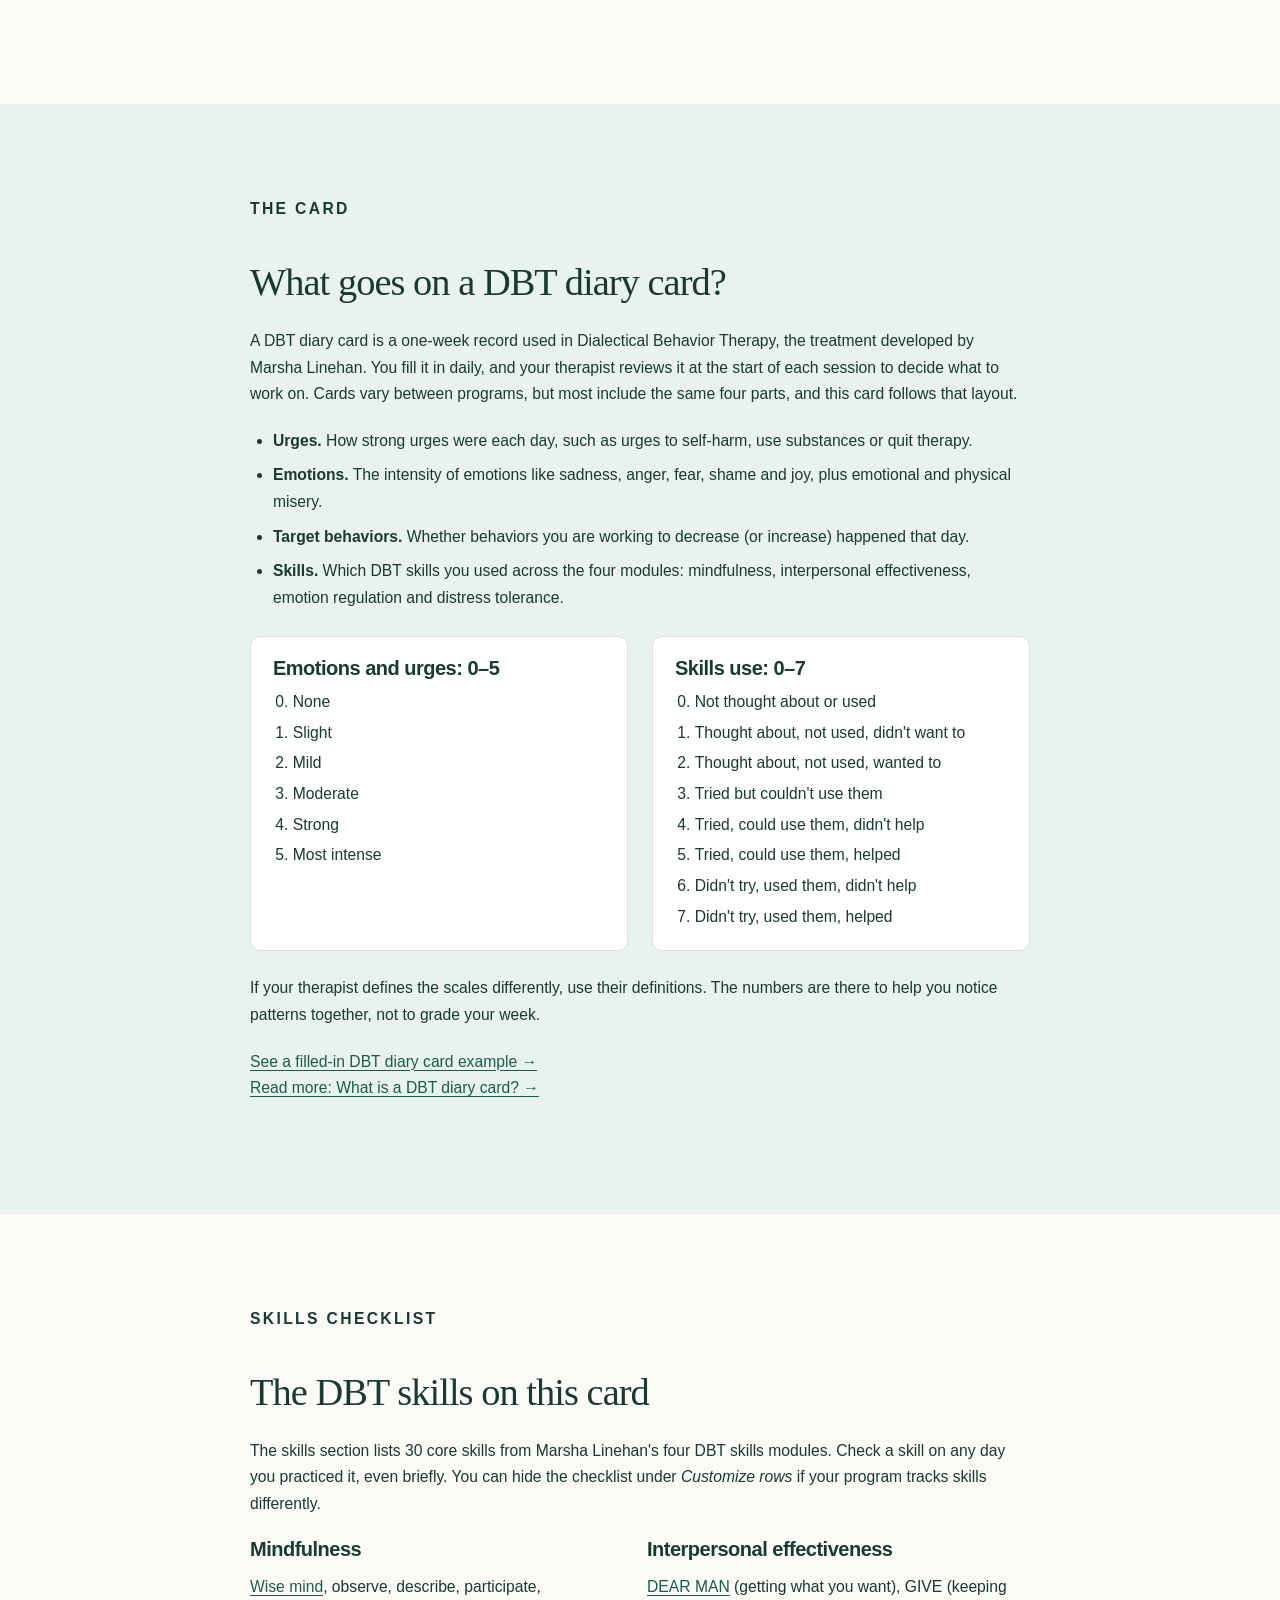
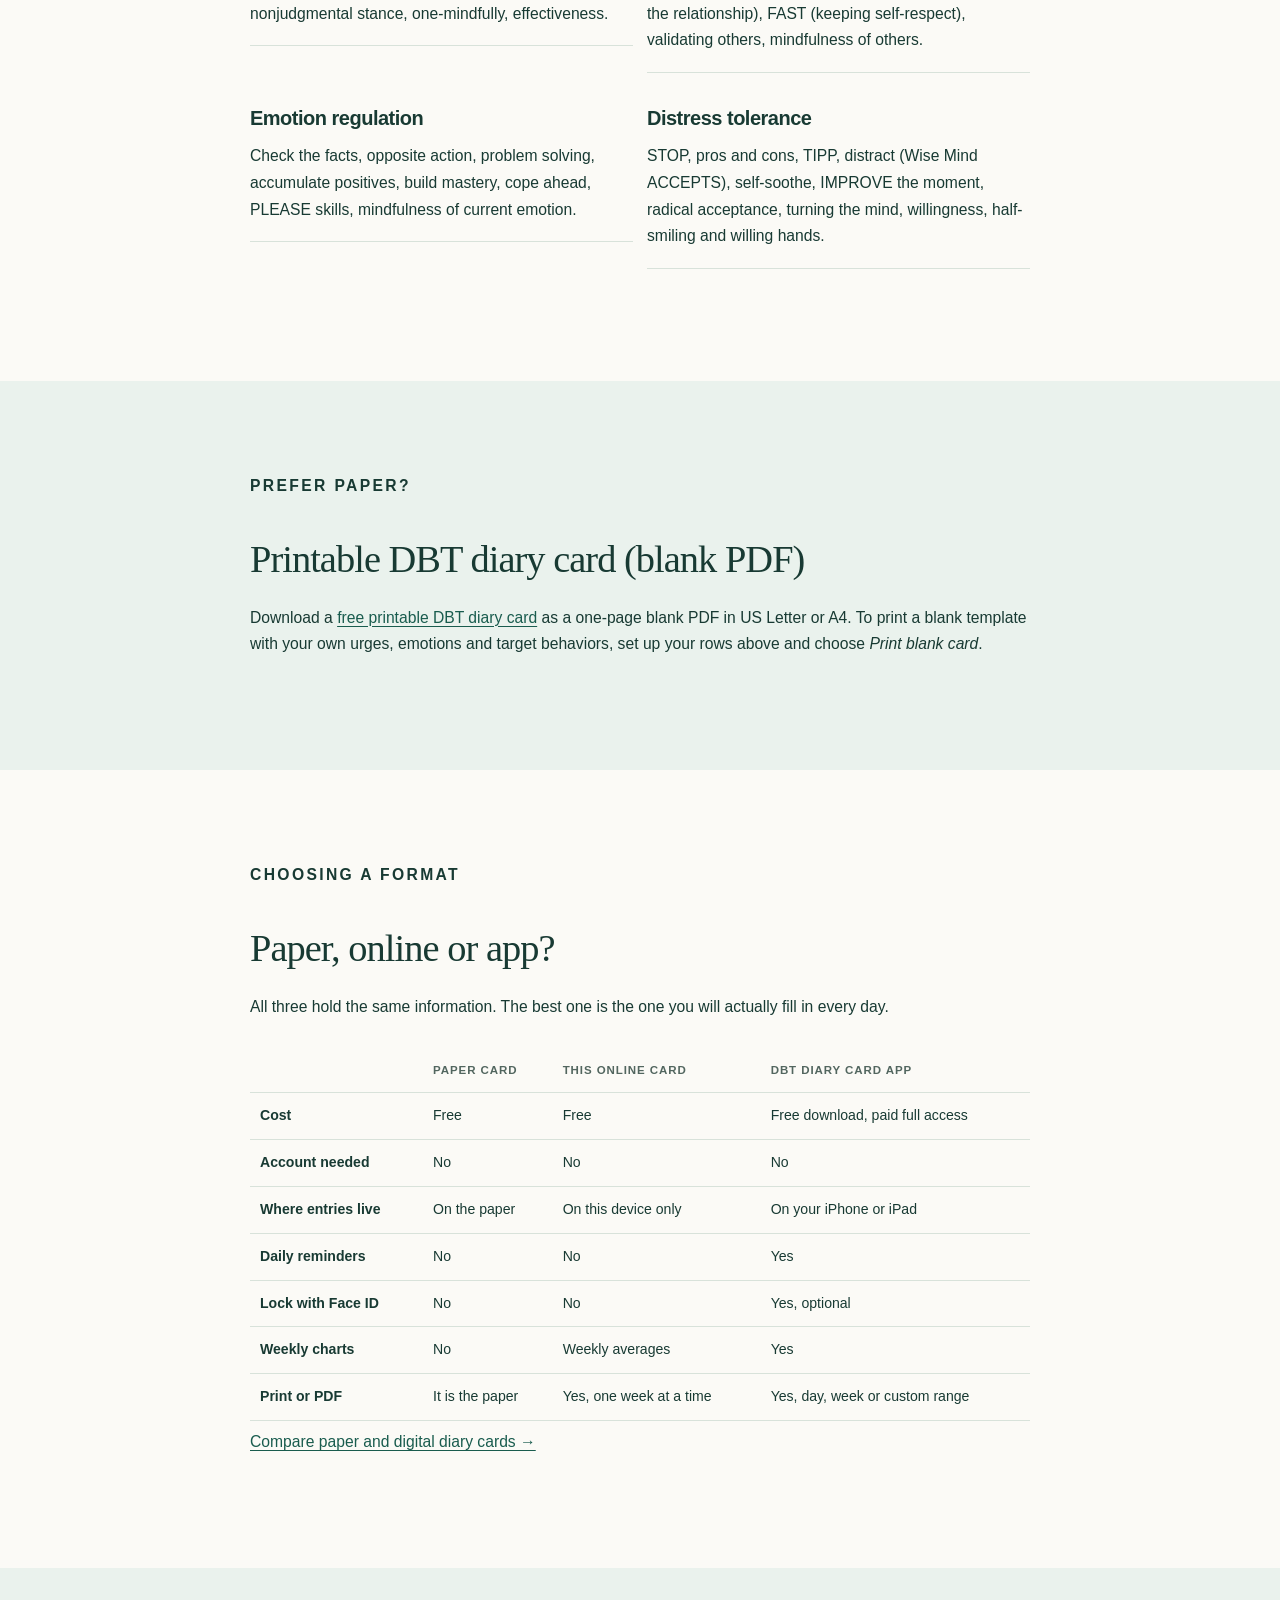
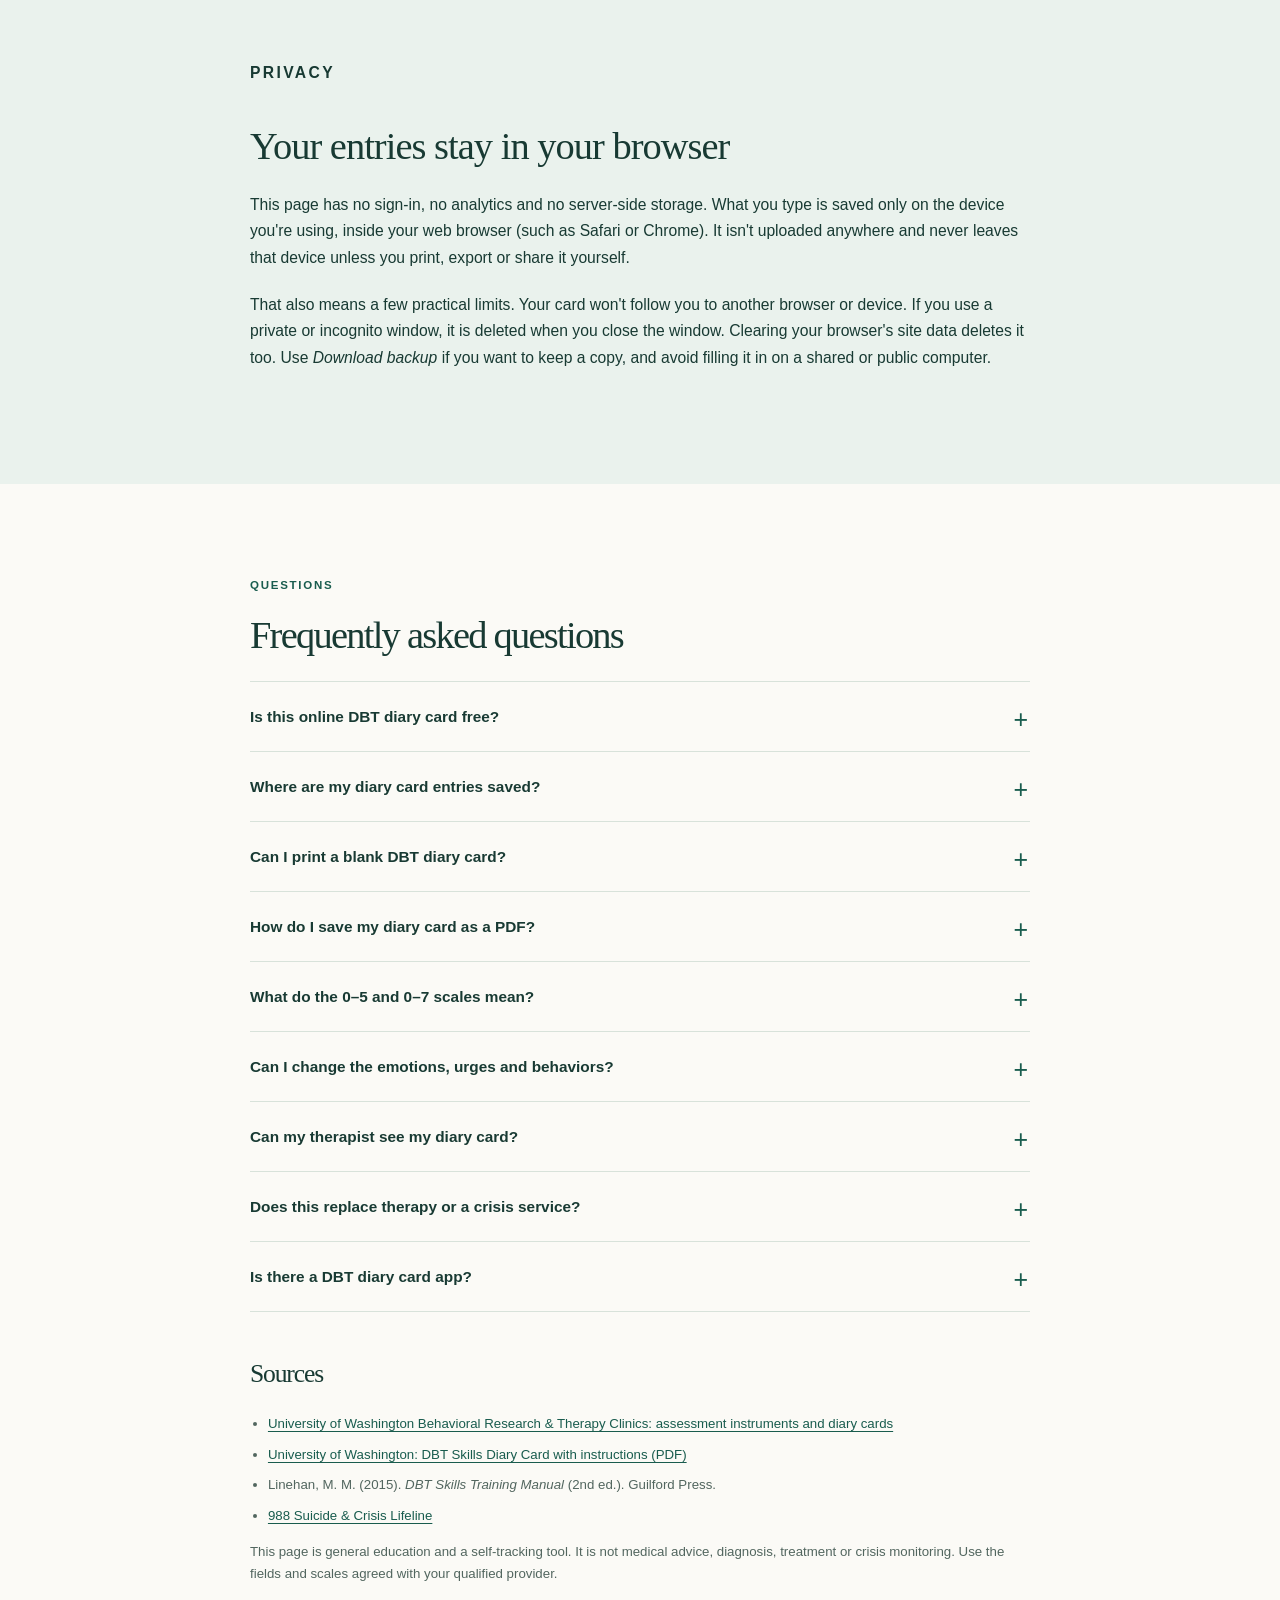
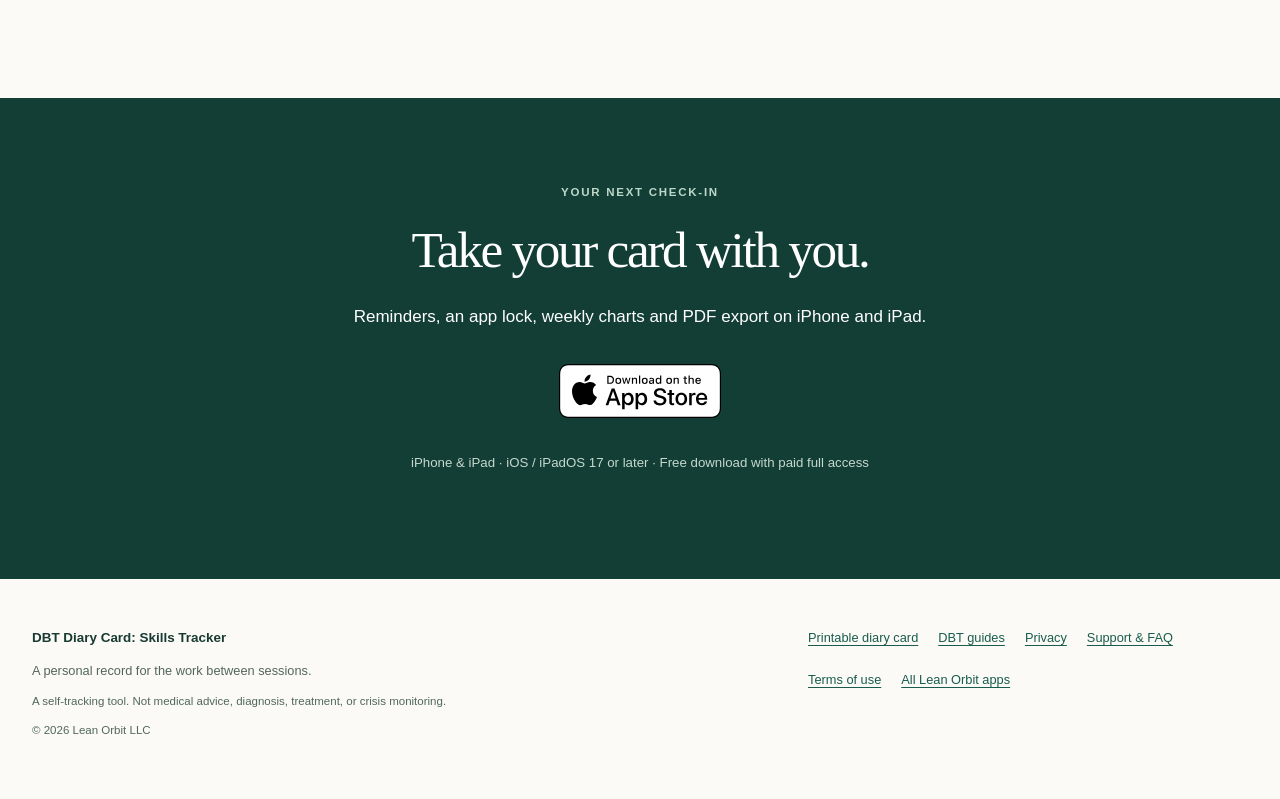
==== commit 090bf27f: "Add DEAR MAN guide with free PDF worksheet New article at /blog/dear-man-dbt/ targeting 'dear man db" ====
--- a/index.html
+++ b/index.html
@@ -258,7 +258,7 @@
 <p>The skills section lists 30 core skills from Marsha Linehan's four DBT skills modules. Check a skill on any day you practiced it, even briefly. You can hide the checklist under <em>Customize rows</em> if your program tracks skills differently.</p>
 <div class="module-list">
 <div><h3>Mindfulness</h3><p><a href="/blog/wise-mind-dbt/">Wise mind</a>, observe, describe, participate, nonjudgmental stance, one-mindfully, effectiveness.</p></div>
-<div><h3>Interpersonal effectiveness</h3><p>DEAR MAN (getting what you want), GIVE (keeping the relationship), FAST (keeping self-respect), validating others, mindfulness of others.</p></div>
+<div><h3>Interpersonal effectiveness</h3><p><a href="/blog/dear-man-dbt/">DEAR MAN</a> (getting what you want), GIVE (keeping the relationship), FAST (keeping self-respect), validating others, mindfulness of others.</p></div>
 <div><h3>Emotion regulation</h3><p>Check the facts, opposite action, problem solving, accumulate positives, build mastery, cope ahead, PLEASE skills, mindfulness of current emotion.</p></div>
 <div><h3>Distress tolerance</h3><p>STOP, pros and cons, TIPP, distract (Wise Mind ACCEPTS), self-soothe, IMPROVE the moment, radical acceptance, turning the mind, willingness, half-smiling and willing hands.</p></div>
 </div>
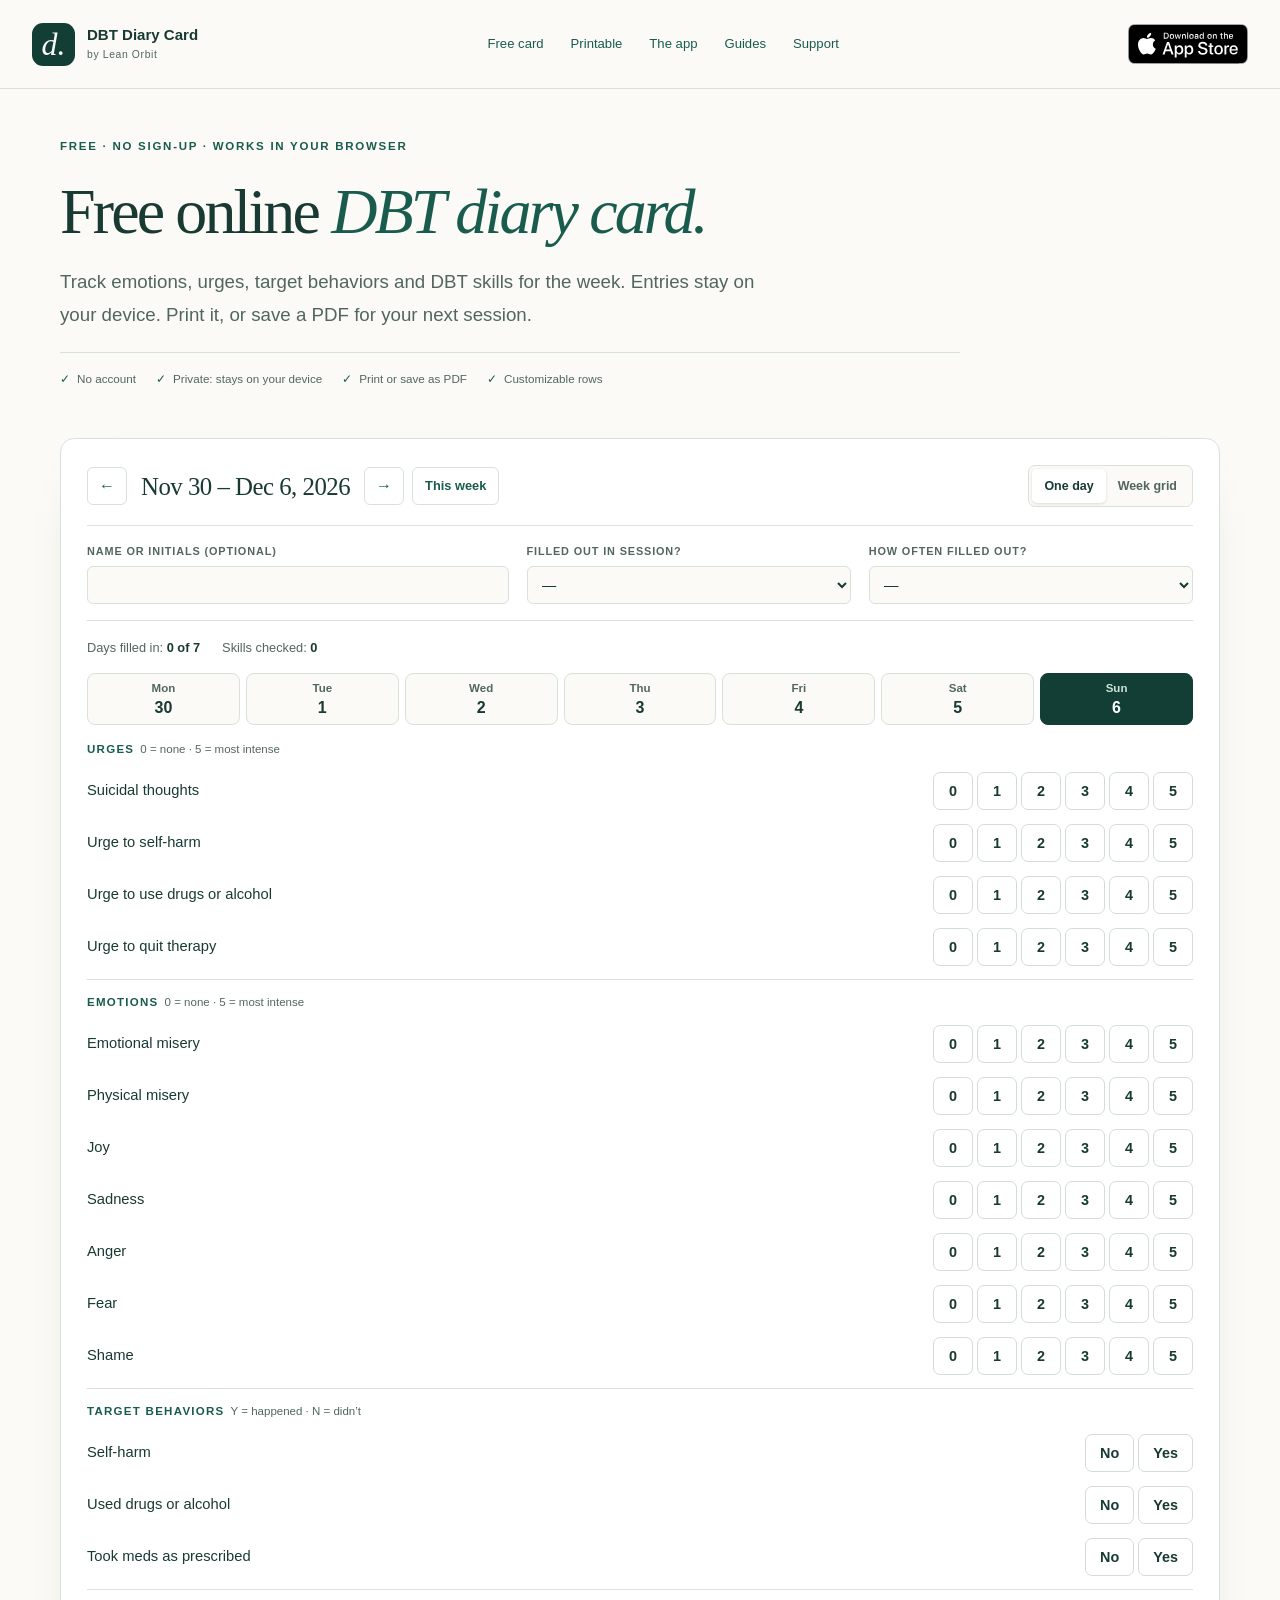
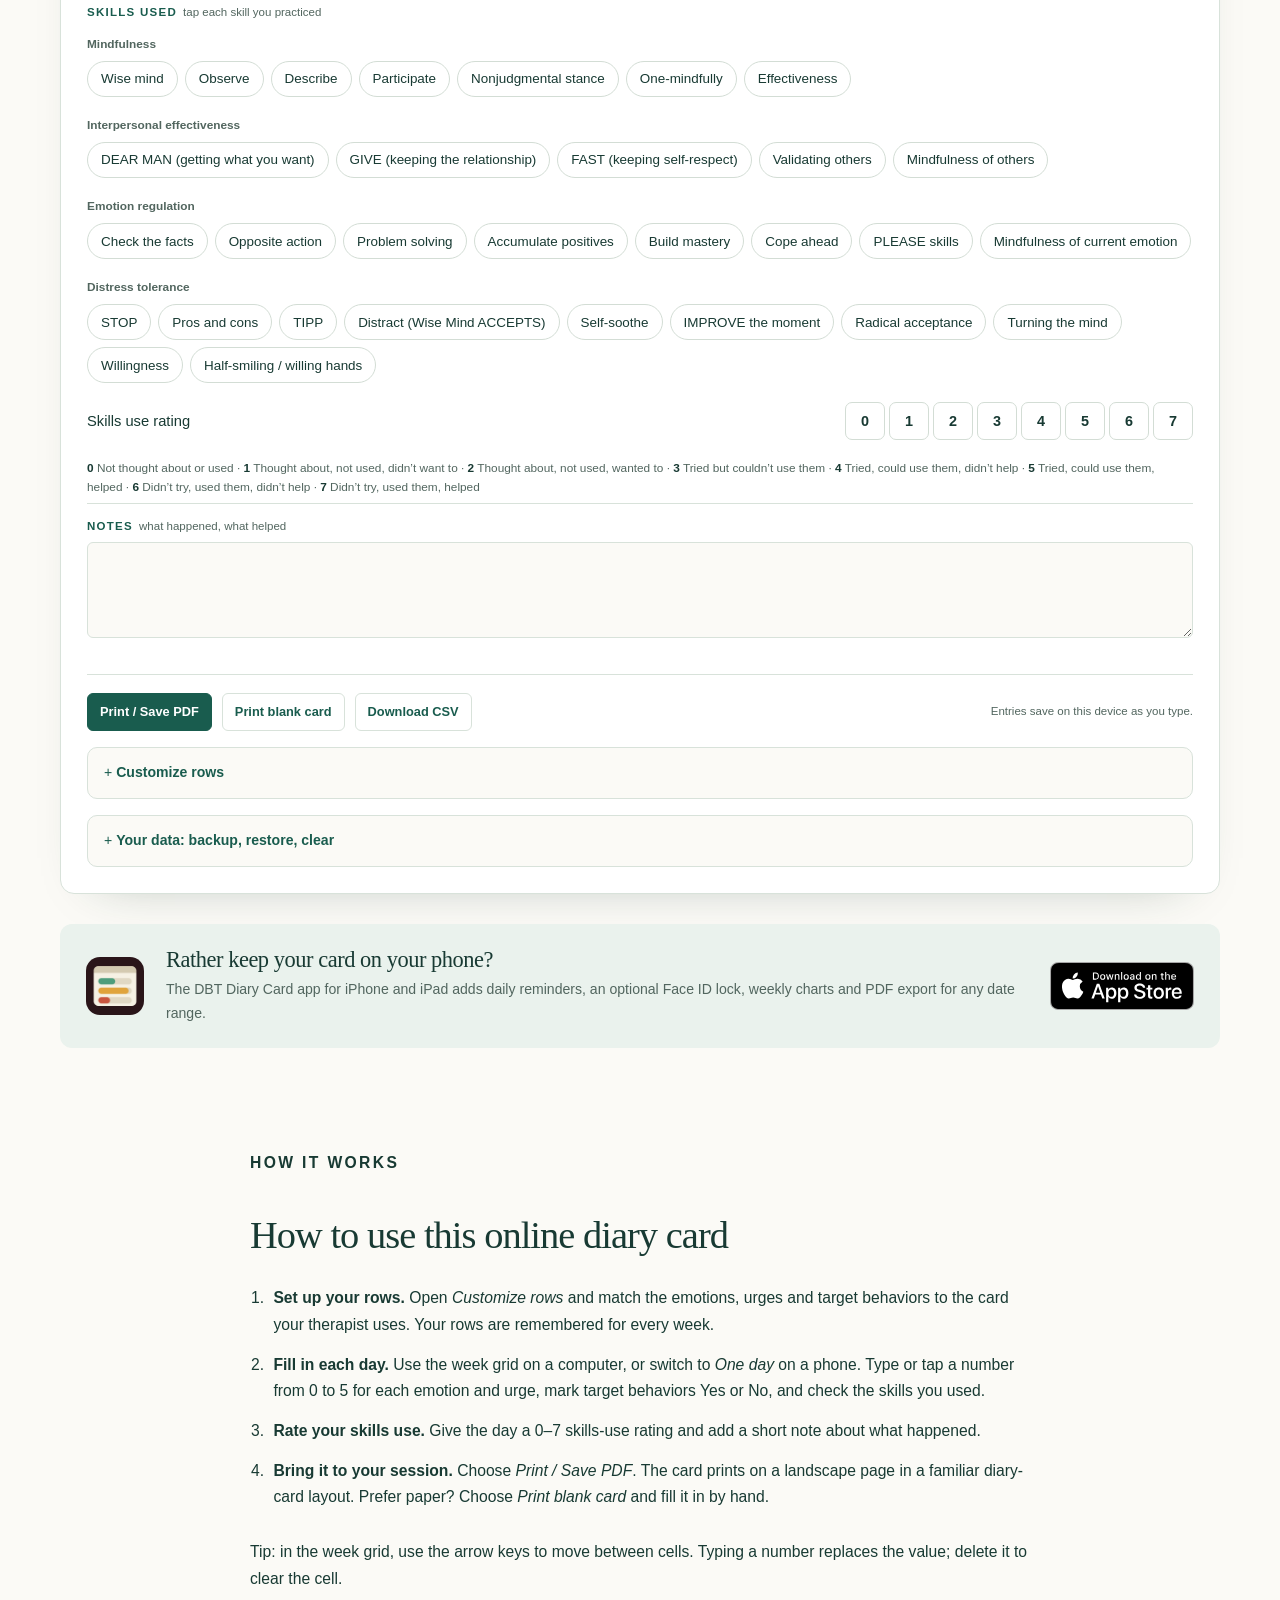
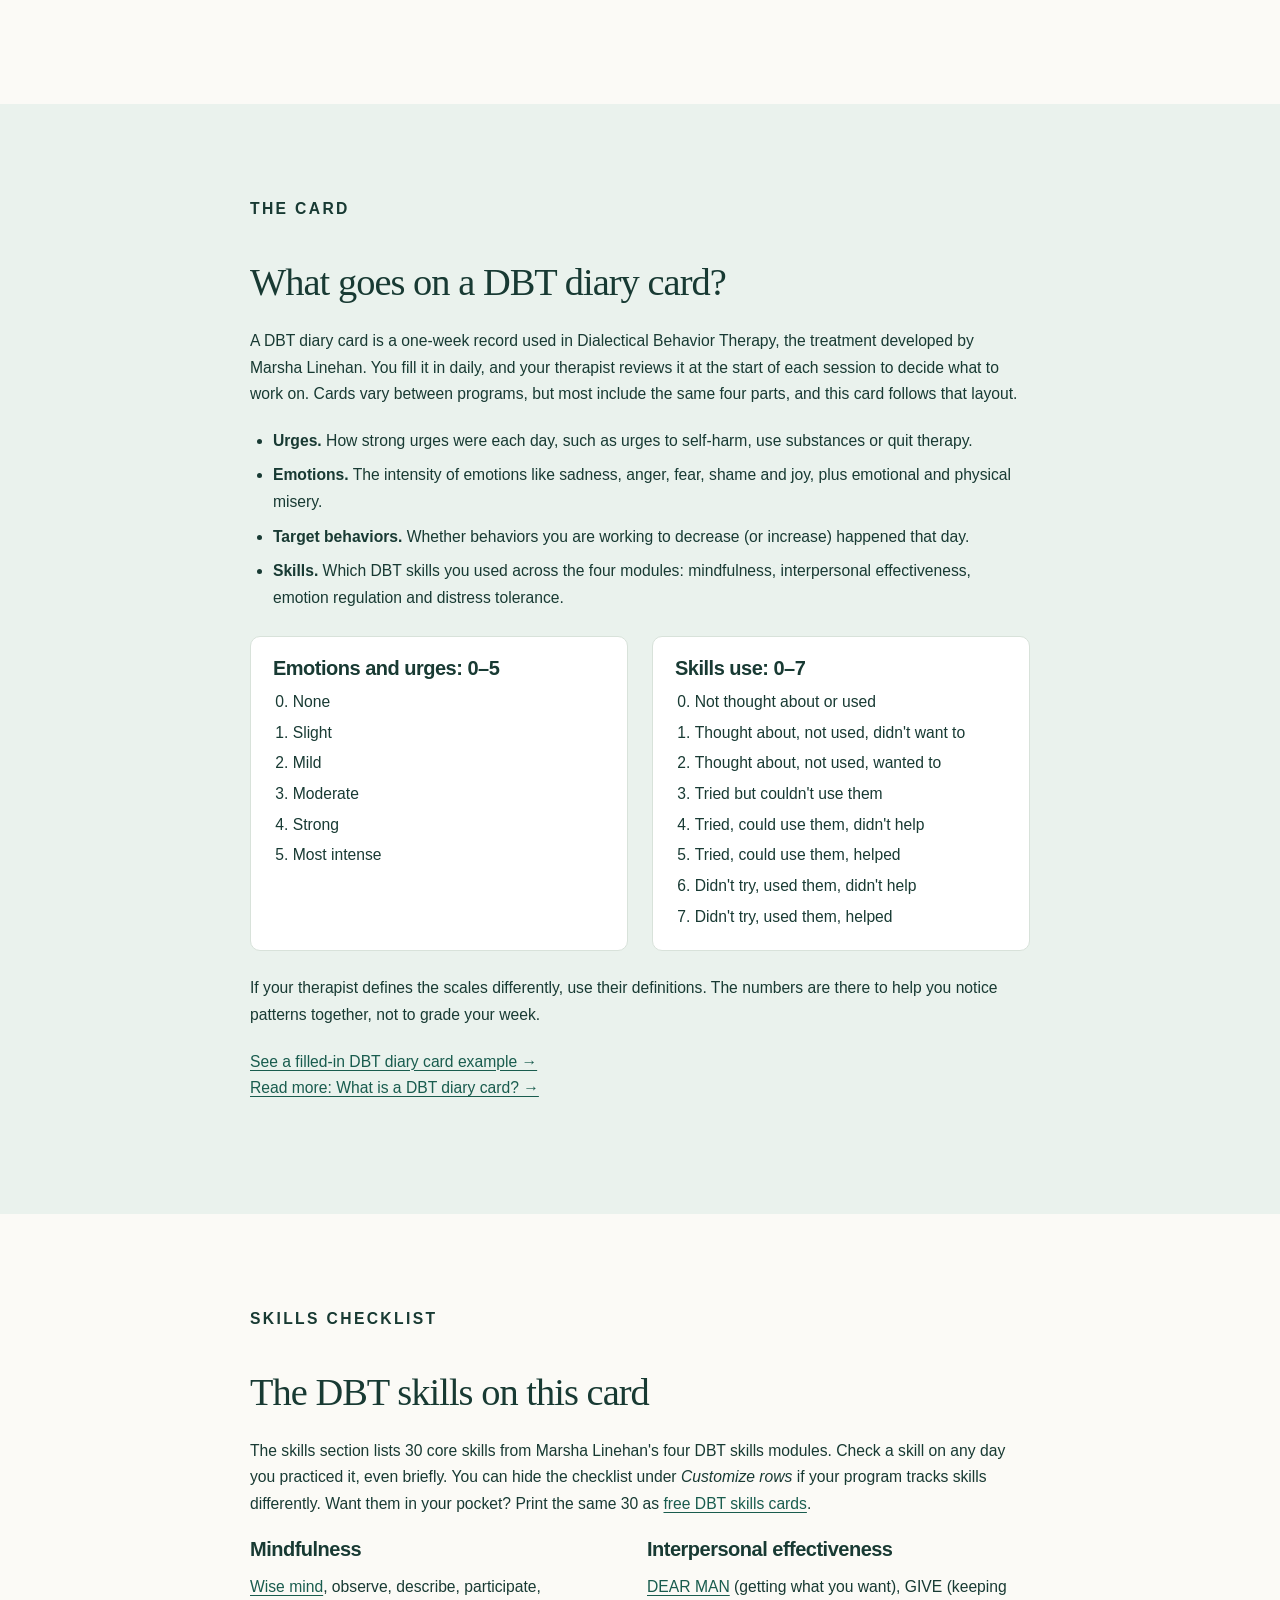
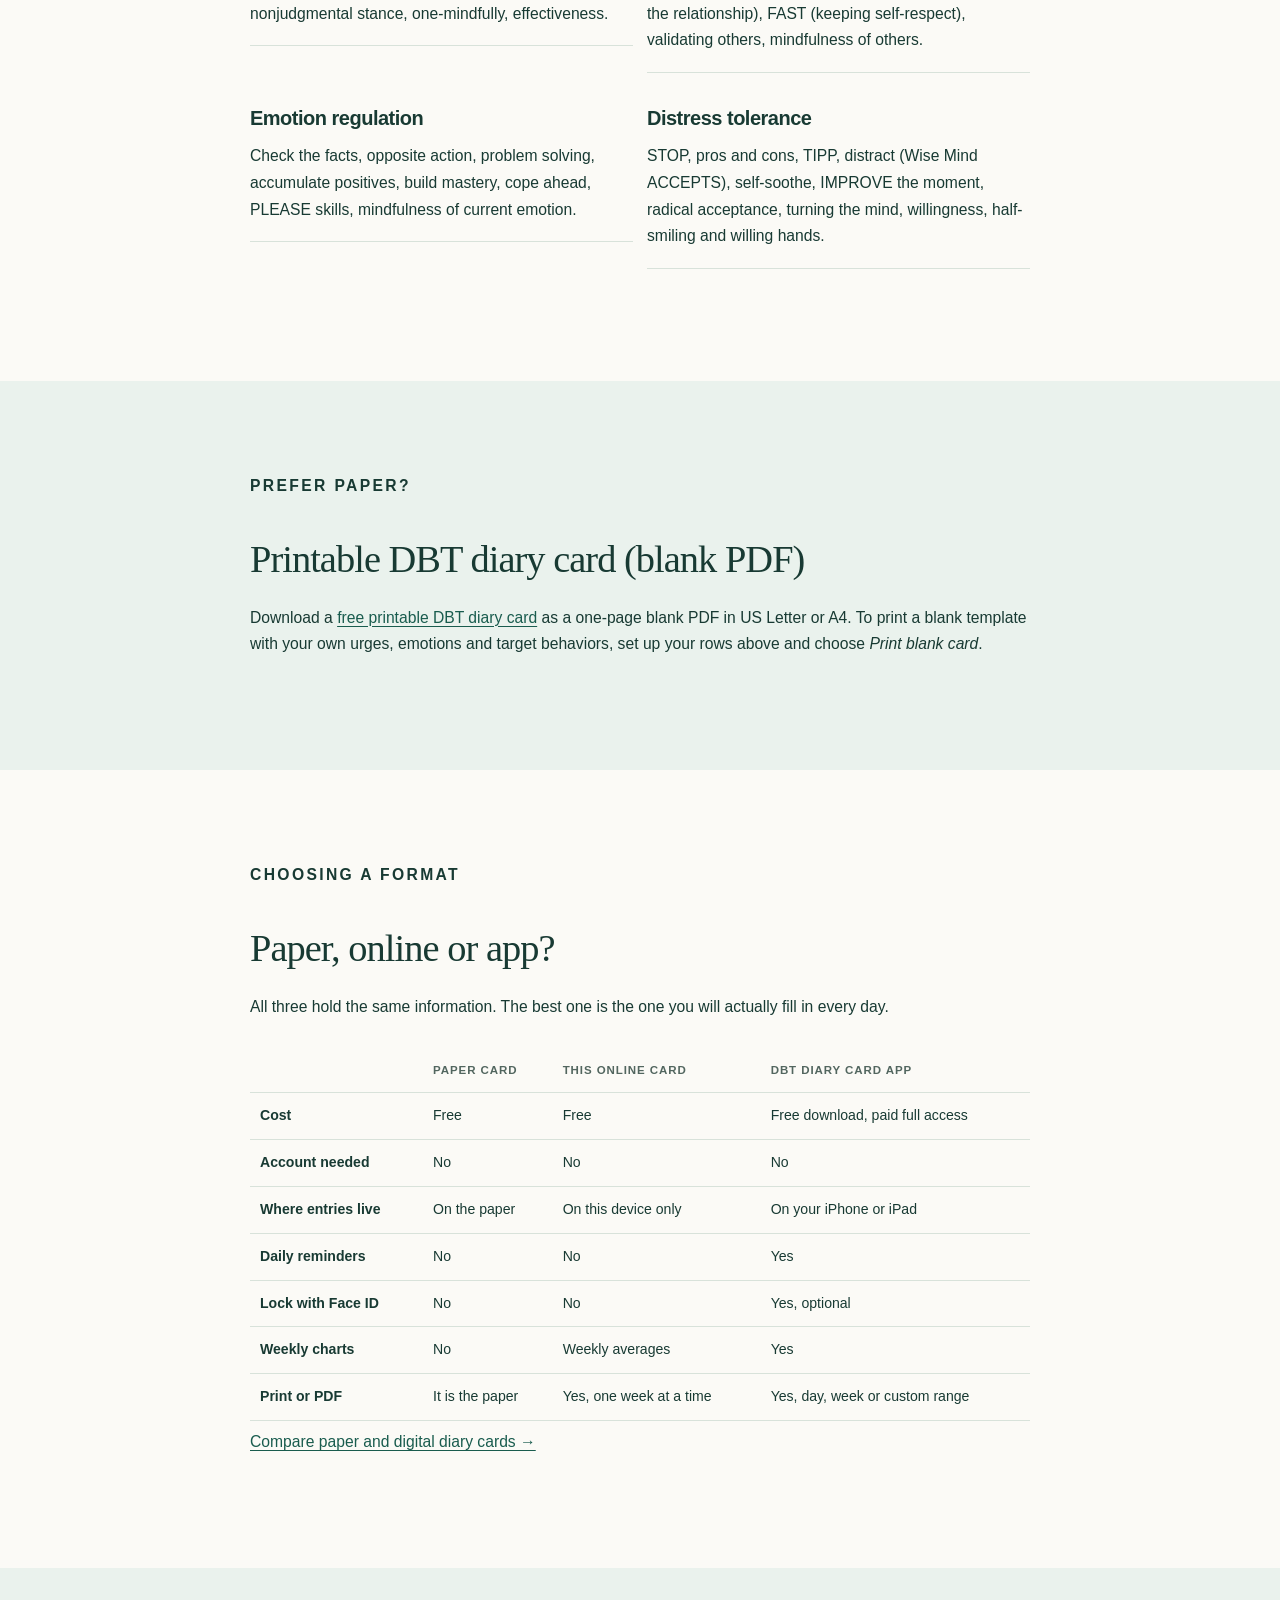
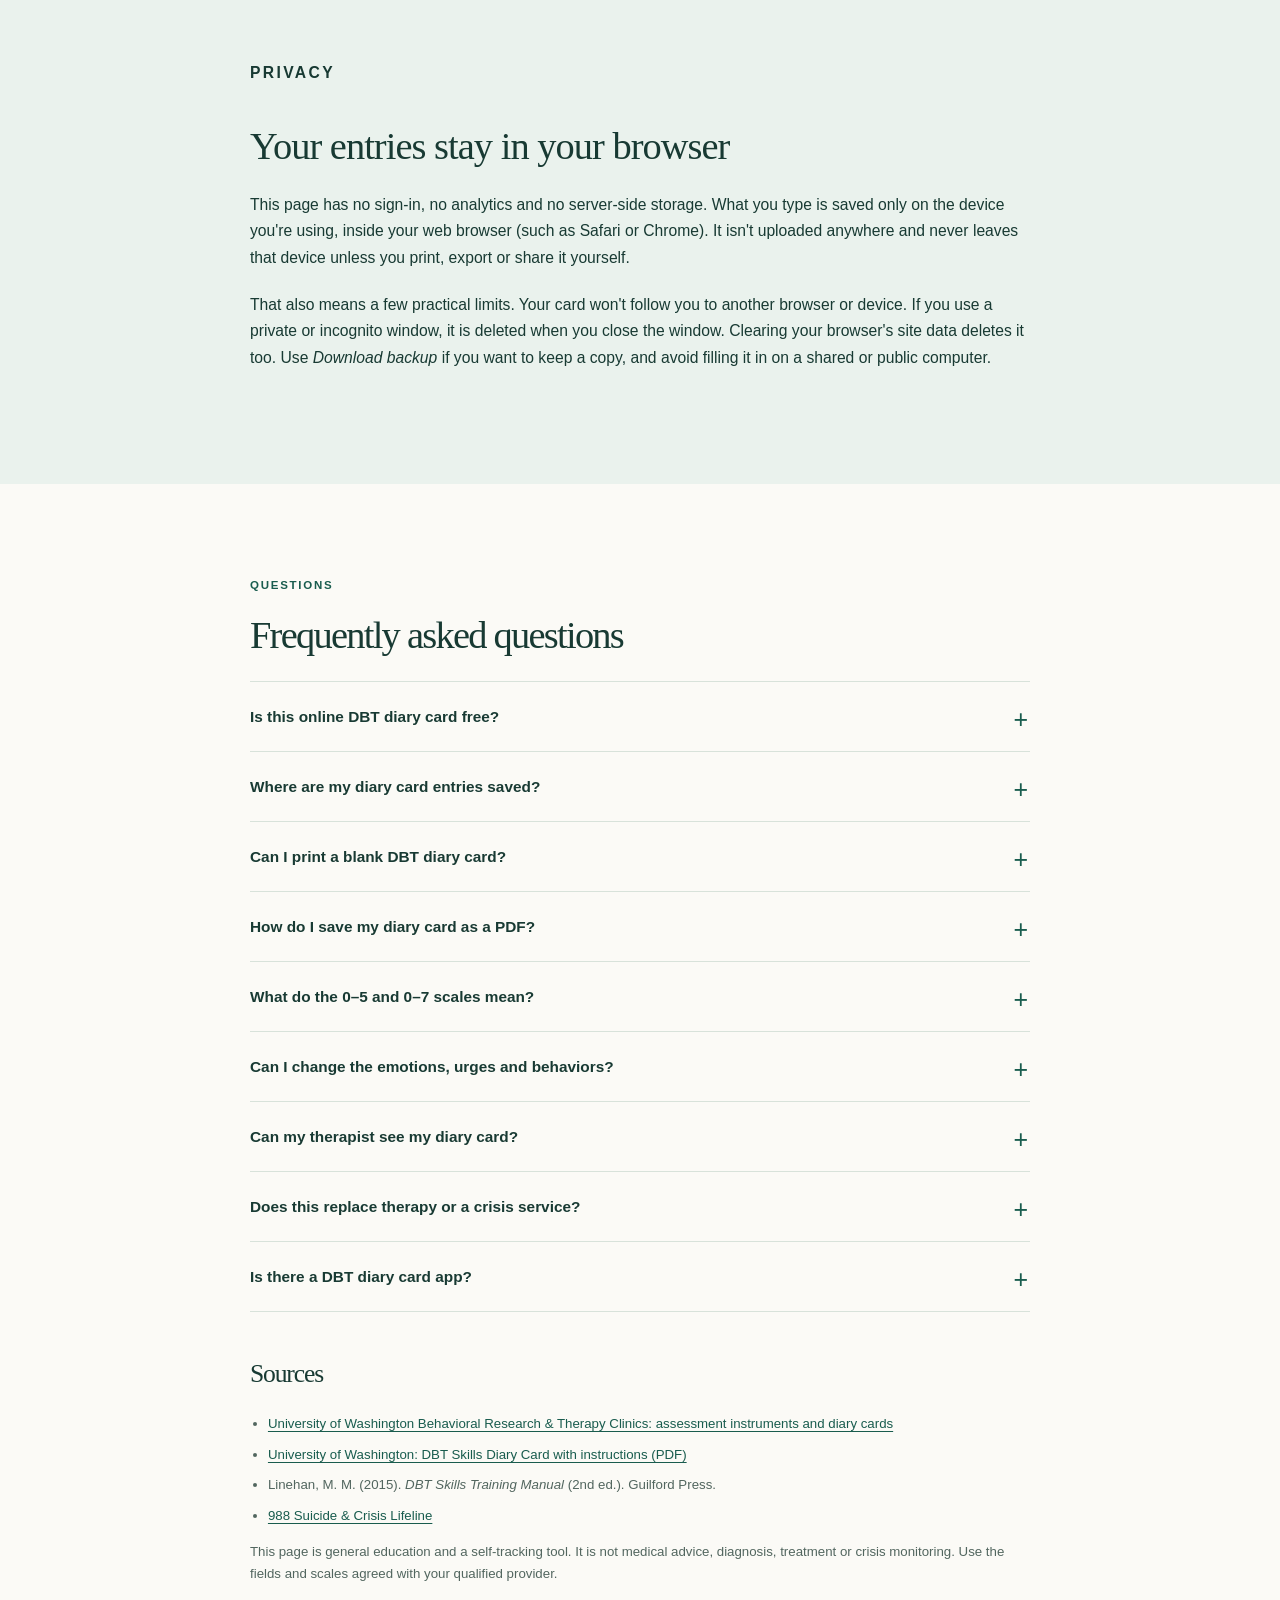
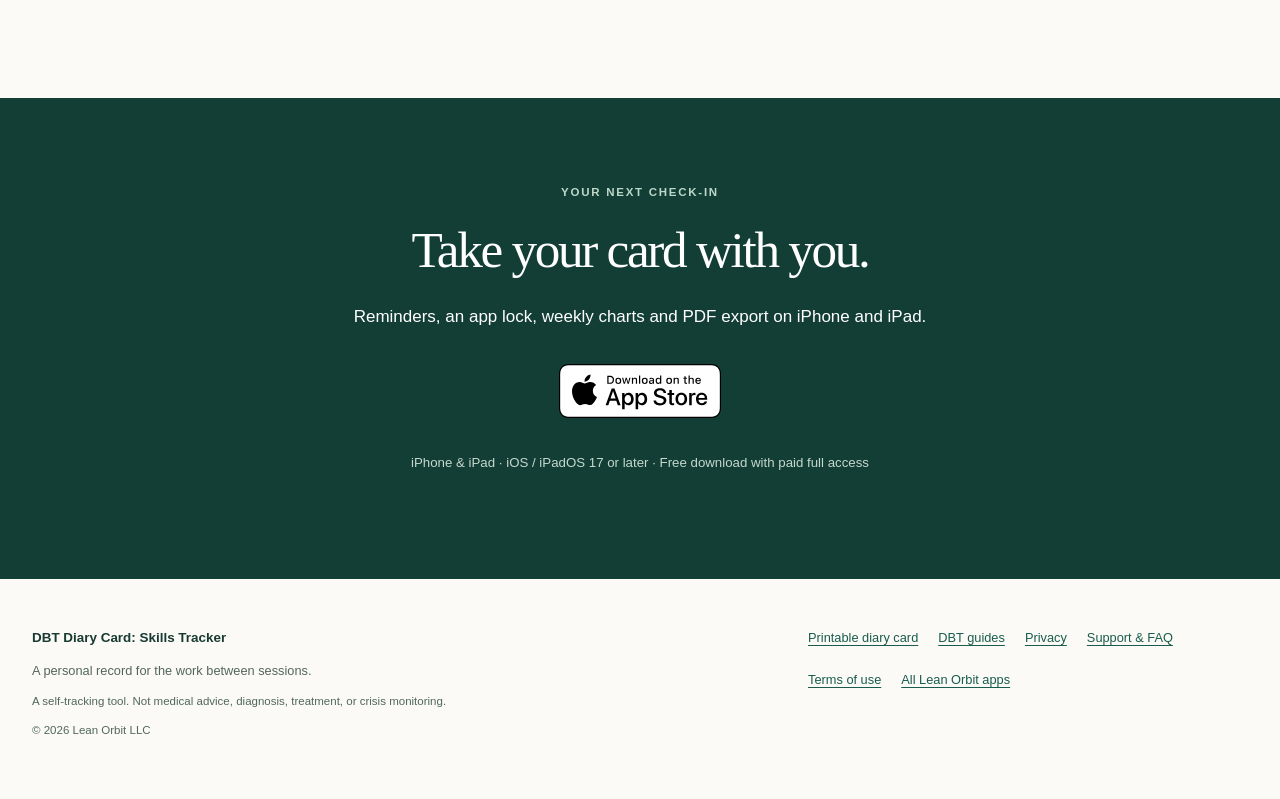
==== commit b742b5e5: "Add free printable DBT skills cards page New article at /blog/dbt-skills-cards/ targeting 'dbt cards" ====
--- a/index.html
+++ b/index.html
@@ -255,7 +255,7 @@
 <section class="section dc-content" id="dbt-skills"><div class="wrap narrow prose">
 <p class="eyebrow">Skills checklist</p>
 <h2>The DBT skills on this card</h2>
-<p>The skills section lists 30 core skills from Marsha Linehan's four DBT skills modules. Check a skill on any day you practiced it, even briefly. You can hide the checklist under <em>Customize rows</em> if your program tracks skills differently.</p>
+<p>The skills section lists 30 core skills from Marsha Linehan's four DBT skills modules. Check a skill on any day you practiced it, even briefly. You can hide the checklist under <em>Customize rows</em> if your program tracks skills differently. Want them in your pocket? Print the same 30 as <a href="/blog/dbt-skills-cards/">free DBT skills cards</a>.</p>
 <div class="module-list">
 <div><h3>Mindfulness</h3><p><a href="/blog/wise-mind-dbt/">Wise mind</a>, observe, describe, participate, nonjudgmental stance, one-mindfully, effectiveness.</p></div>
 <div><h3>Interpersonal effectiveness</h3><p><a href="/blog/dear-man-dbt/">DEAR MAN</a> (getting what you want), GIVE (keeping the relationship), FAST (keeping self-respect), validating others, mindfulness of others.</p></div>
